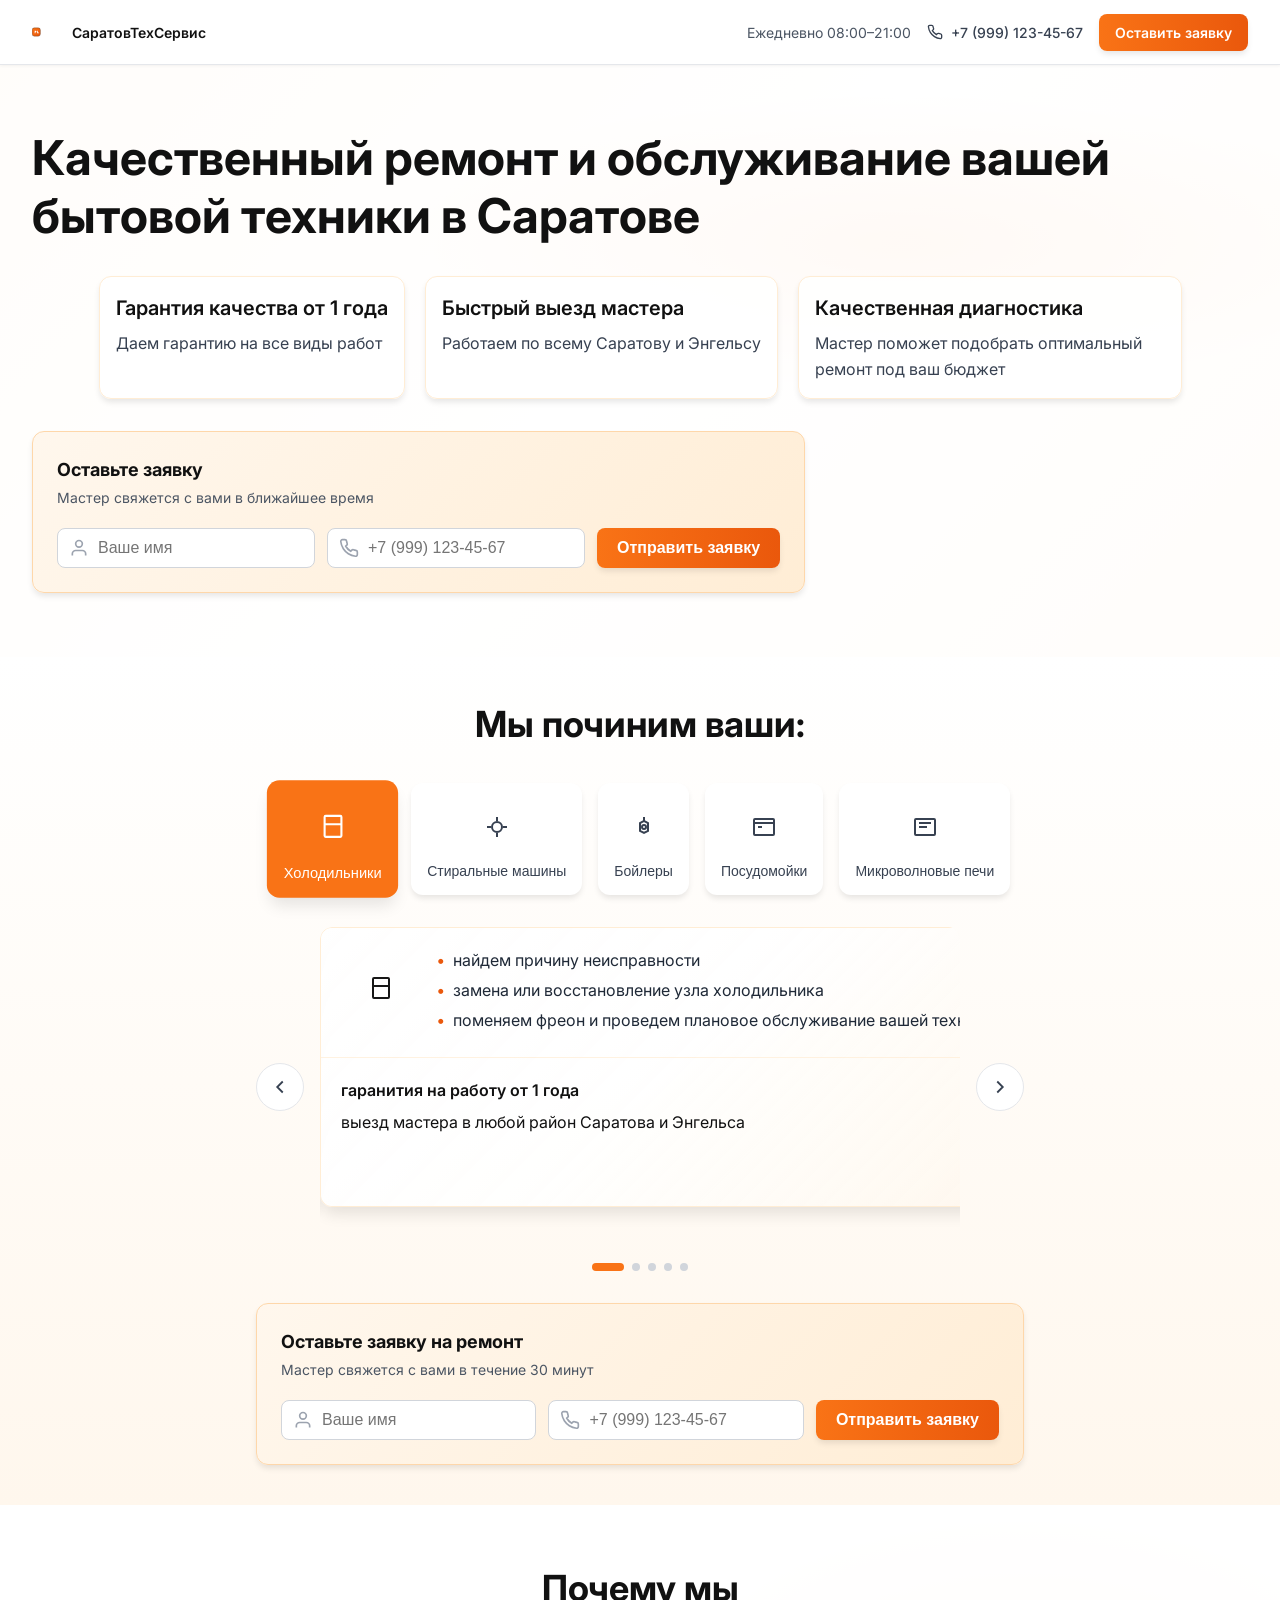
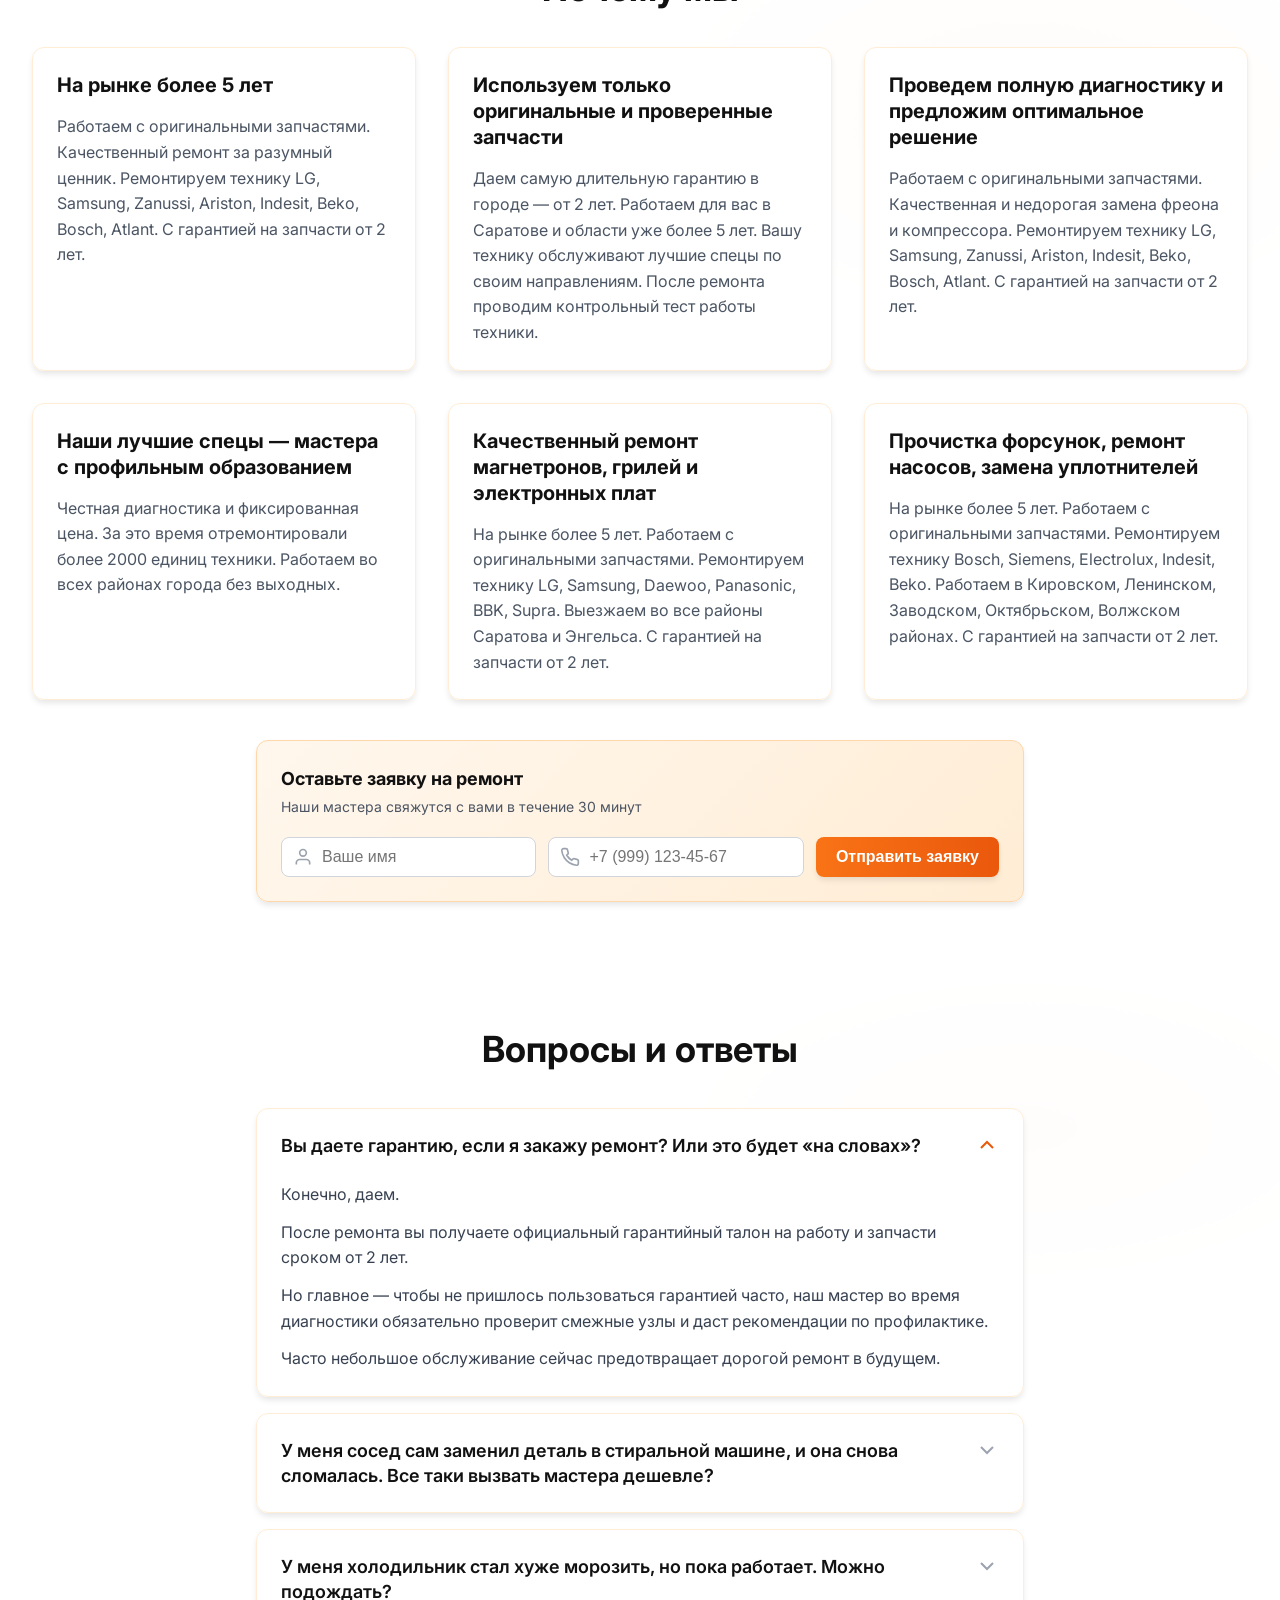
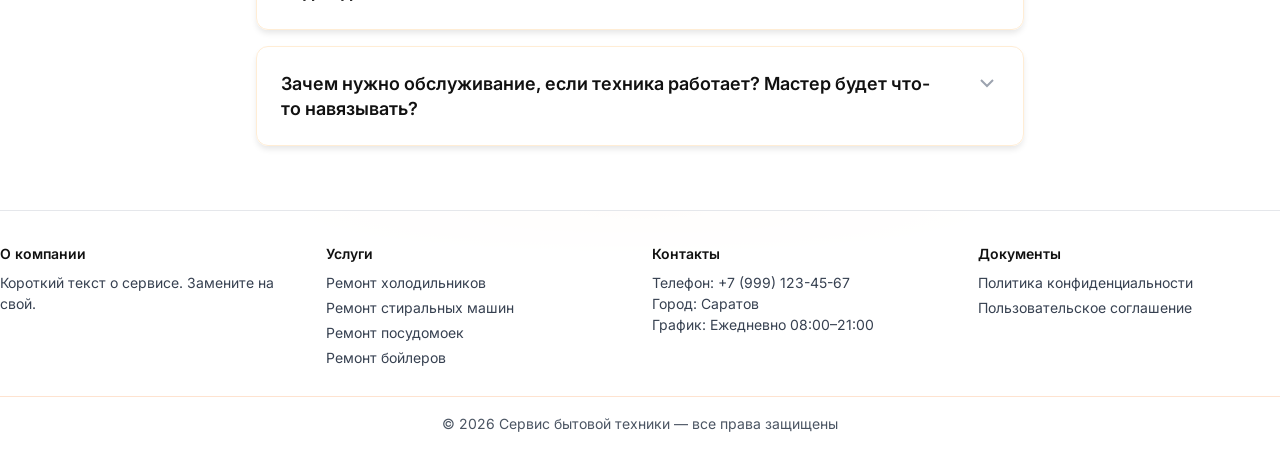
==== index.html @ 7271d83b "Add files via upload" ====
<!DOCTYPE html>
<html lang="ru">
<head>
  <meta charset="UTF-8">
  <meta name="viewport" content="width=device-width, initial-scale=1.0">
  <meta name="description" content="Качественный ремонт и обслуживание бытовой техники в Саратове. Работаем более 5 лет. Гарантия от 1 года. Бесплатный выезд мастера. Ремонт холодильников, стиральных машин, плит и другой техники.">
  <meta name="keywords" content="ремонт бытовой техники Саратов, ремонт холодильников Саратов, ремонт стиральных машин Саратов, мастер по ремонту техники Саратов, обслуживание бытовой техники">
  <meta name="author" content="СаратовТехСервис">
  <meta property="og:title" content="Ремонт бытовой техники в Саратове | Качественное обслуживание">
  <meta property="og:description" content="Качественный ремонт и обслуживание бытовой техники в Саратове. Работаем более 5 лет. Гарантия от 1 года. Бесплатный выезд мастера.">
  <meta property="og:locale" content="ru_RU">
  <meta property="og:type" content="website">
  <title>Ремонт бытовой техники в Саратове | Качественное обслуживание</title>
  <link rel="canonical" href="https://kadsnandjsaif.github.io/SarTehService/">
  <link rel="preconnect" href="https://fonts.googleapis.com">
  <link rel="preconnect" href="https://fonts.gstatic.com" crossorigin>
  <link href="https://fonts.googleapis.com/css2?family=Inter:wght@400;500;600;700&display=swap" rel="stylesheet">
  <link rel="stylesheet" href="css/styles.css">
</head>
<body>
  <header class="header">
    <div class="container header-inner">
      <a href="./" class="logo-link" aria-label="СаратовТехСервис">
        <img src="logo.svg" alt="СаратовТехСервис" width="32" height="32" class="logo-img">
        <span class="logo-text">СаратовТехСервис</span>
      </a>
      <div class="header-right">
        <span class="header-hours">Ежедневно 08:00–21:00</span>
        <a href="tel:+79991234567" class="header-phone">
          <svg width="16" height="16" viewBox="0 0 24 24" fill="none" stroke="currentColor" stroke-width="2" aria-hidden="true"><path d="M22 16.92v3a2 2 0 0 1-2.18 2 19.79 19.79 0 0 1-8.63-3.07 19.5 19.5 0 0 1-6-6 19.79 19.79 0 0 1-3.07-8.67A2 2 0 0 1 4.11 2h3a2 2 0 0 1 2 1.72 12.84 12.84 0 0 0 .7 2.81 2 2 0 0 1-.45 2.11L8.09 9.91a16 16 0 0 0 6 6l1.27-1.27a2 2 0 0 1 2.11-.45 12.84 12.84 0 0 0 2.81.7A2 2 0 0 1 22 16.92z"/></svg>
          <span>+7 (999) 123-45-67</span>
        </a>
        <a href="#lead-form" class="btn-primary">Оставить заявку</a>
      </div>
    </div>
  </header>

  <main>
    <!-- Hero -->
    <section class="hero">
      <div class="hero-bg"></div>
      <div class="container hero-inner">
        <h1 class="hero-title">Качественный ремонт и обслуживание вашей бытовой техники в Саратове</h1>
        <div class="hero-cards">
          <div class="hero-card" data-card="0">
            <h2 class="hero-card-title">Гарантия качества от 1 года</h2>
            <p class="hero-card-desc">Даем гарантию на все виды работ</p>
          </div>
          <div class="hero-card" data-card="1">
            <h2 class="hero-card-title">Быстрый выезд мастера</h2>
            <p class="hero-card-desc">Работаем по всему Саратову и Энгельсу</p>
          </div>
          <div class="hero-card" data-card="2">
            <h2 class="hero-card-title">Качественная диагностика</h2>
            <p class="hero-card-desc">Мастер поможет подобрать оптимальный ремонт под ваш бюджет</p>
          </div>
        </div>
        <div class="hero-form-wrap">
          <div class="lead-form" id="lead-form-hero">
            <h3 class="form-title">Оставьте заявку</h3>
            <p class="form-desc">Мастер свяжется с вами в ближайшее время</p>
            <form class="lead-form-inner" data-form="hero">
              <div class="form-row">
                <label class="sr-only" for="name-hero">Ваше имя</label>
                <div class="input-wrap">
                  <svg class="input-icon" width="20" height="20" viewBox="0 0 24 24" fill="none" stroke="currentColor" stroke-width="2"><path d="M20 21v-2a4 4 0 0 0-4-4H8a4 4 0 0 0-4 4v2"/><circle cx="12" cy="7" r="4"/></svg>
                  <input type="text" id="name-hero" name="name" placeholder="Ваше имя" required>
                </div>
                <label class="sr-only" for="phone-hero">Номер телефона</label>
                <div class="input-wrap">
                  <svg class="input-icon" width="20" height="20" viewBox="0 0 24 24" fill="none" stroke="currentColor" stroke-width="2"><path d="M22 16.92v3a2 2 0 0 1-2.18 2 19.79 19.79 0 0 1-8.63-3.07 19.5 19.5 0 0 1-6-6 19.79 19.79 0 0 1-3.07-8.67A2 2 0 0 1 4.11 2h3a2 2 0 0 1 2 1.72 12.84 12.84 0 0 0 .7 2.81 2 2 0 0 1-.45 2.11L8.09 9.91a16 16 0 0 0 6 6l1.27-1.27a2 2 0 0 1 2.11-.45 12.84 12.84 0 0 0 2.81.7A2 2 0 0 1 22 16.92z"/></svg>
                  <input type="tel" id="phone-hero" name="phone" placeholder="+7 (999) 123-45-67" required inputmode="tel" minlength="10" pattern="^\+?\d{10,15}$" title="Введите номер в формате +79991234567">
                </div>
                <button type="submit" class="btn-submit">Отправить заявку</button>
              </div>
            </form>
          </div>
        </div>
      </div>
    </section>

    <!-- Appliance Slider -->
    <section class="slider-section">
      <div class="container">
        <h2 class="section-title">Мы починим ваши:</h2>
        <div class="appliance-icons" id="appliance-icons"></div>
        <div class="slider-wrap">
          <button class="slider-btn slider-prev" aria-label="Предыдущий слайд">
            <svg width="24" height="24" viewBox="0 0 24 24" fill="none" stroke="currentColor" stroke-width="2"><polyline points="15 18 9 12 15 6"/></svg>
          </button>
          <div class="slider-viewport" id="slider-viewport">
            <div class="slider-track" id="slider-track"></div>
          </div>
          <button class="slider-btn slider-next" aria-label="Следующий слайд">
            <svg width="24" height="24" viewBox="0 0 24 24" fill="none" stroke="currentColor" stroke-width="2"><polyline points="9 18 15 12 9 6"/></svg>
          </button>
        </div>
        <div class="slider-dots" id="slider-dots"></div>
        <div class="slider-form-wrap">
          <div class="lead-form max-w-form" id="lead-form">
            <h3 class="form-title">Оставьте заявку на ремонт</h3>
            <p class="form-desc">Мастер свяжется с вами в течение 30 минут</p>
            <form class="lead-form-inner" data-form="slider">
              <div class="form-row">
                <label class="sr-only" for="name-slider">Ваше имя</label>
                <div class="input-wrap">
                  <svg class="input-icon" width="20" height="20" viewBox="0 0 24 24" fill="none" stroke="currentColor" stroke-width="2"><path d="M20 21v-2a4 4 0 0 0-4-4H8a4 4 0 0 0-4 4v2"/><circle cx="12" cy="7" r="4"/></svg>
                  <input type="text" id="name-slider" name="name" placeholder="Ваше имя" required>
                </div>
                <label class="sr-only" for="phone-slider">Номер телефона</label>
                <div class="input-wrap">
                  <svg class="input-icon" width="20" height="20" viewBox="0 0 24 24" fill="none" stroke="currentColor" stroke-width="2"><path d="M22 16.92v3a2 2 0 0 1-2.18 2 19.79 19.79 0 0 1-8.63-3.07 19.5 19.5 0 0 1-6-6 19.79 19.79 0 0 1-3.07-8.67A2 2 0 0 1 4.11 2h3a2 2 0 0 1 2 1.72 12.84 12.84 0 0 0 .7 2.81 2 2 0 0 1-.45 2.11L8.09 9.91a16 16 0 0 0 6 6l1.27-1.27a2 2 0 0 1 2.11-.45 12.84 12.84 0 0 0 2.81.7A2 2 0 0 1 22 16.92z"/></svg>
                  <input type="tel" id="phone-slider" name="phone" placeholder="+7 (999) 123-45-67" required inputmode="tel" minlength="10" pattern="^\+?\d{10,15}$" title="Введите номер в формате +79991234567">
                </div>
                <button type="submit" class="btn-submit">Отправить заявку</button>
              </div>
            </form>
          </div>
        </div>
      </div>
    </section>

    <!-- Why Choose Us -->
    <section class="why-section">
      <div class="section-bg"></div>
      <div class="container">
        <h2 class="section-title">Почему мы</h2>
        <div class="why-grid" id="why-grid"></div>
        <div class="why-form-wrap">
          <div class="lead-form max-w-form" id="lead-form-why">
            <h3 class="form-title">Оставьте заявку на ремонт</h3>
            <p class="form-desc">Наши мастера свяжутся с вами в течение 30 минут</p>
            <form class="lead-form-inner" data-form="why">
              <div class="form-row">
                <label class="sr-only" for="name-why">Ваше имя</label>
                <div class="input-wrap">
                  <svg class="input-icon" width="20" height="20" viewBox="0 0 24 24" fill="none" stroke="currentColor" stroke-width="2"><path d="M20 21v-2a4 4 0 0 0-4-4H8a4 4 0 0 0-4 4v2"/><circle cx="12" cy="7" r="4"/></svg>
                  <input type="text" id="name-why" name="name" placeholder="Ваше имя" required>
                </div>
                <label class="sr-only" for="phone-why">Номер телефона</label>
                <div class="input-wrap">
                  <svg class="input-icon" width="20" height="20" viewBox="0 0 24 24" fill="none" stroke="currentColor" stroke-width="2"><path d="M22 16.92v3a2 2 0 0 1-2.18 2 19.79 19.79 0 0 1-8.63-3.07 19.5 19.5 0 0 1-6-6 19.79 19.79 0 0 1-3.07-8.67A2 2 0 0 1 4.11 2h3a2 2 0 0 1 2 1.72 12.84 12.84 0 0 0 .7 2.81 2 2 0 0 1-.45 2.11L8.09 9.91a16 16 0 0 0 6 6l1.27-1.27a2 2 0 0 1 2.11-.45 12.84 12.84 0 0 0 2.81.7A2 2 0 0 1 22 16.92z"/></svg>
                  <input type="tel" id="phone-why" name="phone" placeholder="+7 (999) 123-45-67" required inputmode="tel" minlength="10" pattern="^\+?\d{10,15}$" title="Введите номер в формате +79991234567">
                </div>
                <button type="submit" class="btn-submit">Отправить заявку</button>
              </div>
            </form>
          </div>
        </div>
      </div>
    </section>

    <!-- FAQ -->
    <section class="faq-section">
      <div class="section-bg faq-bg"></div>
      <div class="container">
        <h2 class="section-title">Вопросы и ответы</h2>
        <div class="faq-list" id="faq-list"></div>
      </div>
    </section>
  </main>

  <footer class="footer">
    <div class="footer-bg"></div>
    <div class="container">
      <div class="footer-grid">
        <div>
          <h4 class="footer-heading">О компании</h4>
          <p class="footer-text">Короткий текст о сервисе. Замените на свой.</p>
        </div>
        <div>
          <h4 class="footer-heading">Услуги</h4>
          <ul class="footer-list">
            <li>Ремонт холодильников</li>
            <li>Ремонт стиральных машин</li>
            <li>Ремонт посудомоек</li>
            <li>Ремонт бойлеров</li>
          </ul>
        </div>
        <div>
          <h4 class="footer-heading">Контакты</h4>
          <p class="footer-text">Телефон: +7 (999) 123-45-67</p>
          <p class="footer-text">Город: Саратов</p>
          <p class="footer-text">График: Ежедневно 08:00–21:00</p>
        </div>
        <div>
          <h4 class="footer-heading">Документы</h4>
          <ul class="footer-list">
            <li>Политика конфиденциальности</li>
            <li>Пользовательское соглашение</li>
          </ul>
        </div>
      </div>
      <div class="footer-bottom">
        © 2026 Сервис бытовой техники — все права защищены
      </div>
    </div>
  </footer>

  <div class="modal-overlay" id="modal-overlay" aria-hidden="true">
    <div class="modal">
      <h4 class="modal-title">Спасибо за заявку!</h4>
      <p class="modal-text">Мастер свяжется с вами в ближайшее время.</p>
      <button type="button" class="btn-submit modal-close" id="modal-close">Закрыть</button>
    </div>
  </div>

  <script type="application/ld+json">
  {
    "@context": "https://schema.org",
    "@type": "LocalBusiness",
    "name": "СаратовТехСервис",
    "description": "Качественный ремонт и обслуживание бытовой техники в Саратове",
    "telephone": "+7 (999) 123-45-67",
    "address": {
      "@type": "PostalAddress",
      "addressLocality": "Саратов"
    },
    "openingHours": "Mo-Su 08:00-21:00",
    "areaServed": ["Саратов", "Энгельс"],
    "priceRange": "$$",
    "url": "https://kadsnandjsaif.github.io/SarTehService"
  }
  </script>
  <script src="js/app.js" defer></script>
</body>
</html>
---- css/styles.css ----
/* Critical CSS - минимум для быстрой отрисовки */
*, *::before, *::after { box-sizing: border-box; }
html { scroll-behavior: smooth; }
body {
  margin: 0;
  font-family: 'Inter', -apple-system, BlinkMacSystemFont, 'Segoe UI', sans-serif;
  font-size: 16px;
  line-height: 1.5;
  color: #171717;
  background: #fff;
  -webkit-font-smoothing: antialiased;
  -moz-osx-font-smoothing: grayscale;
  display: flex;
  flex-direction: column;
  min-height: 100vh;
}

.container {
  width: 100%;
  max-width: 1280px;
  margin: 0 auto;
  padding: 0 1rem;
}
@media (min-width: 640px) { .container { padding: 0 1.5rem; } }
@media (min-width: 1024px) { .container { padding: 0 2rem; } }

/* Header */
.header {
  position: sticky;
  top: 0;
  z-index: 50;
  border-bottom: 1px solid #e5e7eb;
  background: rgba(255,255,255,0.95);
  backdrop-filter: blur(12px);
  -webkit-backdrop-filter: blur(12px);
  box-shadow: 0 1px 3px rgba(0,0,0,0.05);
}
.header-inner {
  display: flex;
  align-items: center;
  justify-content: space-between;
  height: 4rem;
}
.logo-link {
  display: flex;
  align-items: center;
  gap: 0.5rem;
  text-decoration: none;
  color: inherit;
  transition: transform 0.2s;
}
.logo-link:hover { transform: scale(1.02); }
.logo-img { width: 32px; height: 32px; flex-shrink: 0; }
.logo-text {
  font-weight: 600;
  font-size: 0.875rem;
  color: #111;
  display: none;
}
@media (min-width: 640px) { .logo-text { display: inline; } }

.header-right {
  display: flex;
  align-items: center;
  gap: 0.75rem;
  font-size: 0.875rem;
}
@media (min-width: 640px) { .header-right { gap: 1rem; } }
.header-hours {
  color: #4b5563;
  display: none;
}
@media (min-width: 1024px) { .header-hours { display: inline; } }
.header-phone {
  display: none;
  align-items: center;
  gap: 0.5rem;
  color: #374151;
  text-decoration: none;
  font-weight: 500;
  transition: color 0.2s;
}
.header-phone:hover { color: #ea580c; }
@media (min-width: 640px) { .header-phone { display: flex; } }

.btn-primary {
  display: inline-flex;
  align-items: center;
  justify-content: center;
  padding: 0.5rem 1rem;
  font-size: 0.875rem;
  font-weight: 600;
  color: #fff;
  background: linear-gradient(to right, #f97316, #ea580c);
  border: none;
  border-radius: 0.5rem;
  text-decoration: none;
  box-shadow: 0 4px 6px -1px rgba(0,0,0,0.1);
  transition: all 0.2s;
}
.btn-primary:hover {
  background: linear-gradient(to right, #ea580c, #c2410c);
  box-shadow: 0 10px 15px -3px rgba(0,0,0,0.1);
  transform: translateY(-1px);
}
.btn-primary:focus {
  outline: none;
  box-shadow: 0 0 0 2px #fff, 0 0 0 4px #f97316;
}

main { flex: 1; }

/* Hero */
.hero {
  position: relative;
  overflow: hidden;
  background: linear-gradient(135deg, #fff7ed 0%, #fff 50%, #fff7ed 100%);
  padding: 2.5rem 0;
}
@media (min-width: 640px) { .hero { padding: 3.5rem 0; } }
@media (min-width: 1024px) { .hero { padding: 4rem 0; } }
.hero-bg {
  position: absolute;
  inset: 0;
  background: radial-gradient(ellipse 80% 50% at 70% 30%, rgba(249,115,22,0.15) 0%, transparent 50%);
  pointer-events: none;
}
.hero-bg::after {
  content: '';
  position: absolute;
  inset: 0;
  background: rgba(255,255,255,0.75);
}
.hero-inner { position: relative; z-index: 1; }
.hero-title {
  font-size: 1.875rem;
  font-weight: 700;
  color: #111;
  line-height: 1.2;
  margin: 0 0 2rem;
  text-align: center;
}
@media (min-width: 640px) {
  .hero-title { font-size: 2.25rem; text-align: left; }
}
@media (min-width: 1024px) {
  .hero-title { font-size: 3rem; }
}

.hero-cards {
  display: flex;
  flex-direction: column;
  flex-wrap: wrap;
  justify-content: center;
  gap: 0.75rem;
}
@media (min-width: 640px) {
  .hero-cards { flex-direction: row; gap: 1.25rem; }
}
.hero-card {
  background: rgba(255,255,255,0.9);
  border-radius: 0.75rem;
  padding: 1rem;
  max-width: 24rem;
  box-shadow: 0 4px 6px -1px rgba(0,0,0,0.1);
  border: 1px solid #ffedd5;
  transition: all 0.5s ease-out;
  opacity: 0;
  transform: translateY(1rem);
}
.hero-card.visible {
  opacity: 1;
  transform: translateY(0);
}
.hero-card:hover {
  box-shadow: 0 10px 15px -3px rgba(0,0,0,0.1);
  transform: scale(1.02);
  border-color: #fed7aa;
}
.hero-card-title {
  font-size: 1.25rem;
  font-weight: 600;
  color: #111;
  margin: 0 0 0.5rem;
}
.hero-card-desc {
  font-size: 1rem;
  color: #374151;
  margin: 0;
  line-height: 1.6;
}
.hero-form-wrap {
  margin-top: 2rem;
  display: flex;
  justify-content: center;
}
@media (min-width: 1024px) { .hero-form-wrap { justify-content: flex-start; } }

/* Lead Form */
.lead-form {
  background: linear-gradient(135deg, #fff7ed 0%, #ffedd5 100%);
  border-radius: 0.75rem;
  padding: 1rem;
  border: 1px solid #fed7aa;
  box-shadow: 0 4px 6px -1px rgba(0,0,0,0.1);
}
@media (min-width: 640px) { .lead-form { padding: 1.5rem; } }
.lead-form.max-w-form { max-width: 48rem; margin: 0 auto; }
.form-title {
  font-size: 1.125rem;
  font-weight: 700;
  color: #111;
  margin: 0 0 0.25rem;
  text-align: center;
}
@media (min-width: 768px) { .form-title { text-align: left; } }
.form-desc {
  font-size: 0.875rem;
  color: #4b5563;
  margin: 0 0 1rem;
  text-align: center;
}
@media (min-width: 768px) { .form-desc { text-align: left; margin-bottom: 1.25rem; } }
.form-row {
  display: grid;
  grid-template-columns: 1fr;
  gap: 0.75rem;
}
@media (min-width: 768px) {
  .form-row { grid-template-columns: 1fr 1fr auto; }
}
.input-wrap {
  position: relative;
  display: flex;
}
.input-icon {
  position: absolute;
  left: 0.75rem;
  top: 50%;
  transform: translateY(-50%);
  color: #9ca3af;
  pointer-events: none;
}
.input-wrap input {
  width: 100%;
  padding: 0.625rem 1rem 0.625rem 2.5rem;
  font-size: 1rem;
  border: 1px solid #d1d5db;
  border-radius: 0.5rem;
  background: #fff;
  transition: all 0.2s;
}
.input-wrap input:focus {
  outline: none;
  border-color: #f97316;
  box-shadow: 0 0 0 2px rgba(249,115,22,0.2);
}
.btn-submit {
  padding: 0.625rem 1.25rem;
  font-size: 1rem;
  font-weight: 600;
  color: #fff;
  background: linear-gradient(to right, #f97316, #ea580c);
  border: none;
  border-radius: 0.5rem;
  cursor: pointer;
  box-shadow: 0 4px 6px -1px rgba(0,0,0,0.1);
  transition: all 0.2s;
}
.btn-submit:hover:not(:disabled) {
  background: linear-gradient(to right, #ea580c, #c2410c);
  box-shadow: 0 10px 15px -3px rgba(0,0,0,0.1);
}
.btn-submit:disabled {
  opacity: 0.5;
  cursor: not-allowed;
}
.sr-only {
  position: absolute;
  width: 1px;
  height: 1px;
  padding: 0;
  margin: -1px;
  overflow: hidden;
  clip: rect(0,0,0,0);
  border: 0;
}

/* Slider Section */
.slider-section {
  background: linear-gradient(to bottom, #fff, #fff7ed);
  padding: 2.5rem 0;
}
@media (min-width: 640px) { .slider-section { padding: 2.5rem 0; } }
.section-title {
  font-size: 1.5rem;
  font-weight: 700;
  color: #111;
  text-align: center;
  margin: 0 0 2rem;
}
@media (min-width: 640px) { .section-title { font-size: 1.875rem; } }
@media (min-width: 1024px) { .section-title { font-size: 2.25rem; } }

.appliance-icons {
  display: flex;
  flex-wrap: wrap;
  justify-content: center;
  gap: 0.75rem;
  margin-bottom: 2rem;
}
@media (min-width: 640px) { .appliance-icons { gap: 1rem; } }
.appliance-btn {
  display: flex;
  flex-direction: column;
  align-items: center;
  gap: 0.5rem;
  padding: 0.75rem 1rem;
  border: none;
  border-radius: 0.75rem;
  cursor: pointer;
  transition: all 0.3s;
  background: #fff;
  color: #374151;
  box-shadow: 0 4px 6px -1px rgba(0,0,0,0.1);
}
@media (min-width: 640px) { .appliance-btn { padding: 1rem; } }
.appliance-btn:hover {
  background: #fff7ed;
  box-shadow: 0 10px 15px -3px rgba(0,0,0,0.1);
}
.appliance-btn.active {
  background: #f97316;
  color: #fff;
  box-shadow: 0 10px 15px -3px rgba(0,0,0,0.1);
  transform: scale(1.05);
}
.appliance-btn .icon-wrap {
  width: 3rem;
  height: 3rem;
  display: flex;
  align-items: center;
  justify-content: center;
}
@media (min-width: 640px) { .appliance-btn .icon-wrap { width: 3.5rem; height: 3.5rem; } }
.appliance-btn.active .icon-wrap svg { filter: brightness(0) invert(1); }
.appliance-btn span {
  font-size: 0.75rem;
  font-weight: 500;
  text-align: center;
}
@media (min-width: 640px) { .appliance-btn span { font-size: 0.875rem; } }

.slider-wrap {
  display: flex;
  align-items: center;
  gap: 0.5rem;
  max-width: 48rem;
  margin: 0 auto;
}
@media (min-width: 640px) { .slider-wrap { gap: 1rem; } }
.slider-btn {
  flex-shrink: 0;
  width: 2.5rem;
  height: 2.5rem;
  padding: 0.5rem;
  background: #fff;
  border: 1px solid #e5e7eb;
  border-radius: 50%;
  cursor: pointer;
  display: flex;
  align-items: center;
  justify-content: center;
  transition: all 0.2s;
  color: #374151;
}
@media (min-width: 640px) { .slider-btn { width: 3rem; height: 3rem; padding: 0.75rem; } }
.slider-btn:hover {
  background: #fff7ed;
}
.slider-viewport {
  flex: 1;
  position: relative;
  overflow: hidden;
  min-height: 280px;
  border-radius: 0.75rem;
}
@media (min-width: 640px) { .slider-viewport { min-height: 300px; } }
@media (min-width: 1024px) { .slider-viewport { min-height: 320px; } }
.slider-track {
  display: flex;
  width: 100%;
  transition: transform 0.3s ease-in-out;
}
.slider-slide {
  min-width: 100%;
  flex-shrink: 0;
}
.slider-card {
  position: relative;
  border-radius: 0.75rem;
  overflow: hidden;
  box-shadow: 0 10px 15px -3px rgba(0,0,0,0.1);
  border: 1px solid #ffedd5;
  min-height: 260px;
}
@media (min-width: 640px) { .slider-card { min-height: 280px; } }
.slider-card-bg {
  position: absolute;
  inset: 0;
  opacity: 0.2;
  background-size: cover;
}
.slider-card-overlay {
  position: absolute;
  inset: 0;
  background: linear-gradient(135deg, rgba(255,255,255,0.95) 0%, rgba(255,255,255,0.9) 50%, rgba(255,247,237,0.8) 100%);
}
.slider-card-header {
  position: relative;
  z-index: 1;
  padding: 1rem;
  border-bottom: 1px solid rgba(255,237,213,0.7);
}
@media (min-width: 640px) { .slider-card-header { padding: 1.25rem; } }
.slider-card-body {
  display: flex;
  gap: 1rem;
  align-items: flex-start;
}
.slider-card-icon {
  width: 4rem;
  height: 4rem;
  flex-shrink: 0;
  display: flex;
  align-items: center;
  justify-content: center;
}
@media (min-width: 640px) { .slider-card-icon { width: 5rem; height: 5rem; } }
.slider-card-services {
  flex: 1;
  list-style: none;
  margin: 0;
  padding: 0;
}
.slider-card-services li {
  display: flex;
  gap: 0.5rem;
  font-size: 0.875rem;
  color: #1f2937;
  line-height: 1.6;
  margin-bottom: 0.25rem;
}
@media (min-width: 640px) { .slider-card-services li { font-size: 1rem; } }
.slider-card-services .dot {
  color: #ea580c;
  font-weight: 700;
  flex-shrink: 0;
}
.slider-card-footer {
  position: relative;
  z-index: 1;
  padding: 1rem;
}
@media (min-width: 640px) { .slider-card-footer { padding: 1.25rem; } }
.slider-card-footer p {
  margin: 0 0 0.5rem;
  font-size: 0.875rem;
  color: #111;
}
@media (min-width: 640px) { .slider-card-footer p { font-size: 1rem; } }
.slider-card-footer p:last-child { margin-bottom: 0; }
.slider-card-footer .guarantee { font-weight: 600; }

.slider-dots {
  display: flex;
  justify-content: center;
  gap: 0.5rem;
  margin-top: 1rem;
}
.slider-dot {
  height: 0.5rem;
  width: 0.5rem;
  border-radius: 9999px;
  border: none;
  cursor: pointer;
  transition: all 0.3s;
  background: #d1d5db;
  padding: 0;
}
.slider-dot:hover { background: #9ca3af; }
.slider-dot.active {
  width: 2rem;
  background: #f97316;
}

.slider-form-wrap { margin-top: 2rem; }

/* Why Section */
.why-section {
  position: relative;
  overflow: hidden;
  padding: 2.5rem 0;
}
@media (min-width: 640px) { .why-section { padding: 3rem 0; } }
@media (min-width: 1024px) { .why-section { padding: 3.5rem 0; } }
.section-bg {
  position: absolute;
  inset: 0;
  background: radial-gradient(ellipse 60% 40% at 80% 20%, rgba(249,115,22,0.12) 0%, transparent 50%);
  pointer-events: none;
}
.section-bg::after {
  content: '';
  position: absolute;
  inset: 0;
  background: rgba(255,255,255,0.85);
}
.why-section .container { position: relative; z-index: 1; }
.why-grid {
  display: grid;
  grid-template-columns: 1fr;
  gap: 1.5rem;
  margin-bottom: 2.5rem;
}
@media (min-width: 768px) {
  .why-grid { grid-template-columns: repeat(2, 1fr); }
}
@media (min-width: 1024px) {
  .why-grid { grid-template-columns: repeat(3, 1fr); gap: 2rem; }
}
.why-card {
  background: rgba(255,255,255,0.9);
  border-radius: 0.75rem;
  padding: 1.25rem;
  box-shadow: 0 4px 6px -1px rgba(0,0,0,0.1);
  border: 1px solid #ffedd5;
  transition: all 0.5s ease-out;
  opacity: 0;
  transform: translateY(1.5rem);
}
@media (min-width: 640px) { .why-card { padding: 1.5rem; } }
.why-card.visible {
  opacity: 1;
  transform: translateY(0);
}
.why-card:hover {
  box-shadow: 0 10px 15px -3px rgba(0,0,0,0.1);
  border-color: #fed7aa;
  transform: translateY(-0.25rem);
}
.why-card h3 {
  font-size: 1.125rem;
  font-weight: 700;
  color: #111;
  margin: 0 0 1rem;
  line-height: 1.3;
}
@media (min-width: 640px) { .why-card h3 { font-size: 1.25rem; } }
.why-card p {
  font-size: 0.875rem;
  color: #4b5563;
  line-height: 1.6;
  margin: 0;
}
@media (min-width: 640px) { .why-card p { font-size: 1rem; } }

.why-form-wrap { margin-top: 2.5rem; }

/* FAQ */
.faq-section {
  position: relative;
  overflow: hidden;
  padding: 3rem 0;
}
@media (min-width: 640px) { .faq-section { padding: 3.5rem 0; } }
@media (min-width: 1024px) { .faq-section { padding: 4rem 0; } }
.faq-bg::after { background: rgba(255,255,255,0.9); }
.faq-section .container { position: relative; z-index: 1; }
.faq-list {
  max-width: 48rem;
  margin: 0 auto;
  display: flex;
  flex-direction: column;
  gap: 0.75rem;
}
@media (min-width: 640px) { .faq-list { gap: 1rem; } }
.faq-item {
  background: rgba(255,255,255,0.95);
  border-radius: 0.75rem;
  border: 1px solid #ffedd5;
  box-shadow: 0 4px 6px -1px rgba(0,0,0,0.1);
  overflow: hidden;
  transition: all 0.5s ease-out;
  opacity: 0;
  transform: translateY(1rem);
}
.faq-item.visible {
  opacity: 1;
  transform: translateY(0);
}
.faq-item:hover {
  box-shadow: 0 10px 15px -3px rgba(0,0,0,0.1);
  border-color: #fed7aa;
}
.faq-trigger {
  width: 100%;
  display: flex;
  align-items: flex-start;
  justify-content: space-between;
  gap: 1rem;
  padding: 1rem;
  background: none;
  border: none;
  cursor: pointer;
  text-align: left;
  font: inherit;
  transition: background 0.2s;
}
@media (min-width: 640px) { .faq-trigger { padding: 1.25rem; } }
@media (min-width: 1024px) { .faq-trigger { padding: 1.5rem; } }
.faq-trigger:hover { background: rgba(255,247,237,0.6); }
.faq-question {
  flex: 1;
  font-size: 1rem;
  font-weight: 600;
  color: #111;
  line-height: 1.4;
  padding-right: 1rem;
}
@media (min-width: 640px) { .faq-question { font-size: 1.125rem; } }
.faq-trigger:hover .faq-question { color: #ea580c; }
.faq-chevron {
  flex-shrink: 0;
  width: 1.25rem;
  height: 1.25rem;
  color: #9ca3af;
  transition: transform 0.3s;
}
@media (min-width: 640px) { .faq-chevron { width: 1.5rem; height: 1.5rem; } }
.faq-trigger:hover .faq-chevron { color: #ea580c; }
.faq-item.open .faq-chevron {
  transform: rotate(180deg);
  color: #ea580c;
}
.faq-content {
  overflow: hidden;
  max-height: 0;
  opacity: 0;
  transition: max-height 0.3s ease-in-out, opacity 0.3s;
}
.faq-item.open .faq-content {
  max-height: 800px;
  opacity: 1;
}
.faq-answer {
  padding: 0 1rem 1rem;
}
@media (min-width: 640px) { .faq-answer { padding: 0 1.25rem 1.25rem; } }
@media (min-width: 1024px) { .faq-answer { padding: 0 1.5rem 1.5rem; } }
.faq-answer p {
  font-size: 0.875rem;
  color: #374151;
  line-height: 1.6;
  margin: 0 0 0.75rem;
}
@media (min-width: 640px) { .faq-answer p { font-size: 1rem; } }
.faq-answer p:last-child { margin-bottom: 0; }

/* Footer */
.footer {
  position: relative;
  overflow: hidden;
  border-top: 1px solid #e5e7eb;
  background: #fff;
  margin-top: auto;
}
.footer-bg {
  position: absolute;
  inset: 0;
  background: radial-gradient(ellipse 50% 30% at 50% 0%, rgba(249,115,22,0.08) 0%, transparent 60%);
  pointer-events: none;
}
.footer-bg::after {
  content: '';
  position: absolute;
  inset: 0;
  background: rgba(255,255,255,0.85);
}
.footer .container { position: relative; z-index: 1; padding: 2rem 0; }
@media (min-width: 640px) { .footer .container { padding: 2rem 0; } }
.footer-grid {
  display: grid;
  grid-template-columns: 1fr;
  gap: 1.5rem;
  font-size: 0.875rem;
  color: #1f2937;
}
@media (min-width: 640px) {
  .footer-grid { grid-template-columns: repeat(2, 1fr); }
}
@media (min-width: 1024px) {
  .footer-grid { grid-template-columns: repeat(4, 1fr); }
}
.footer-heading {
  font-weight: 600;
  color: #111;
  margin: 0 0 0.5rem;
}
.footer-text, .footer-list { margin: 0; color: #374151; }
.footer-list {
  list-style: none;
  padding: 0;
}
.footer-list li { margin-bottom: 0.25rem; }
.footer-bottom {
  margin-top: 1.5rem;
  padding-top: 1rem;
  border-top: 1px solid rgba(249,115,22,0.2);
  text-align: center;
  font-size: 0.875rem;
  color: #4b5563;
}

/* Modal */
.modal-overlay {
  position: fixed;
  inset: 0;
  z-index: 100;
  display: flex;
  align-items: center;
  justify-content: center;
  padding: 1rem;
  background: rgba(0,0,0,0.5);
  opacity: 0;
  visibility: hidden;
  transition: opacity 0.2s, visibility 0.2s;
}
.modal-overlay.open {
  opacity: 1;
  visibility: visible;
}
.modal {
  width: 100%;
  max-width: 28rem;
  background: #fff;
  border-radius: 1rem;
  padding: 1.5rem;
  box-shadow: 0 25px 50px -12px rgba(0,0,0,0.25);
}
.modal-title {
  font-size: 1.25rem;
  font-weight: 700;
  color: #111;
  margin: 0 0 0.5rem;
}
.modal-text {
  color: #4b5563;
  margin: 0 0 1rem;
}
.modal-close { width: 100%; }
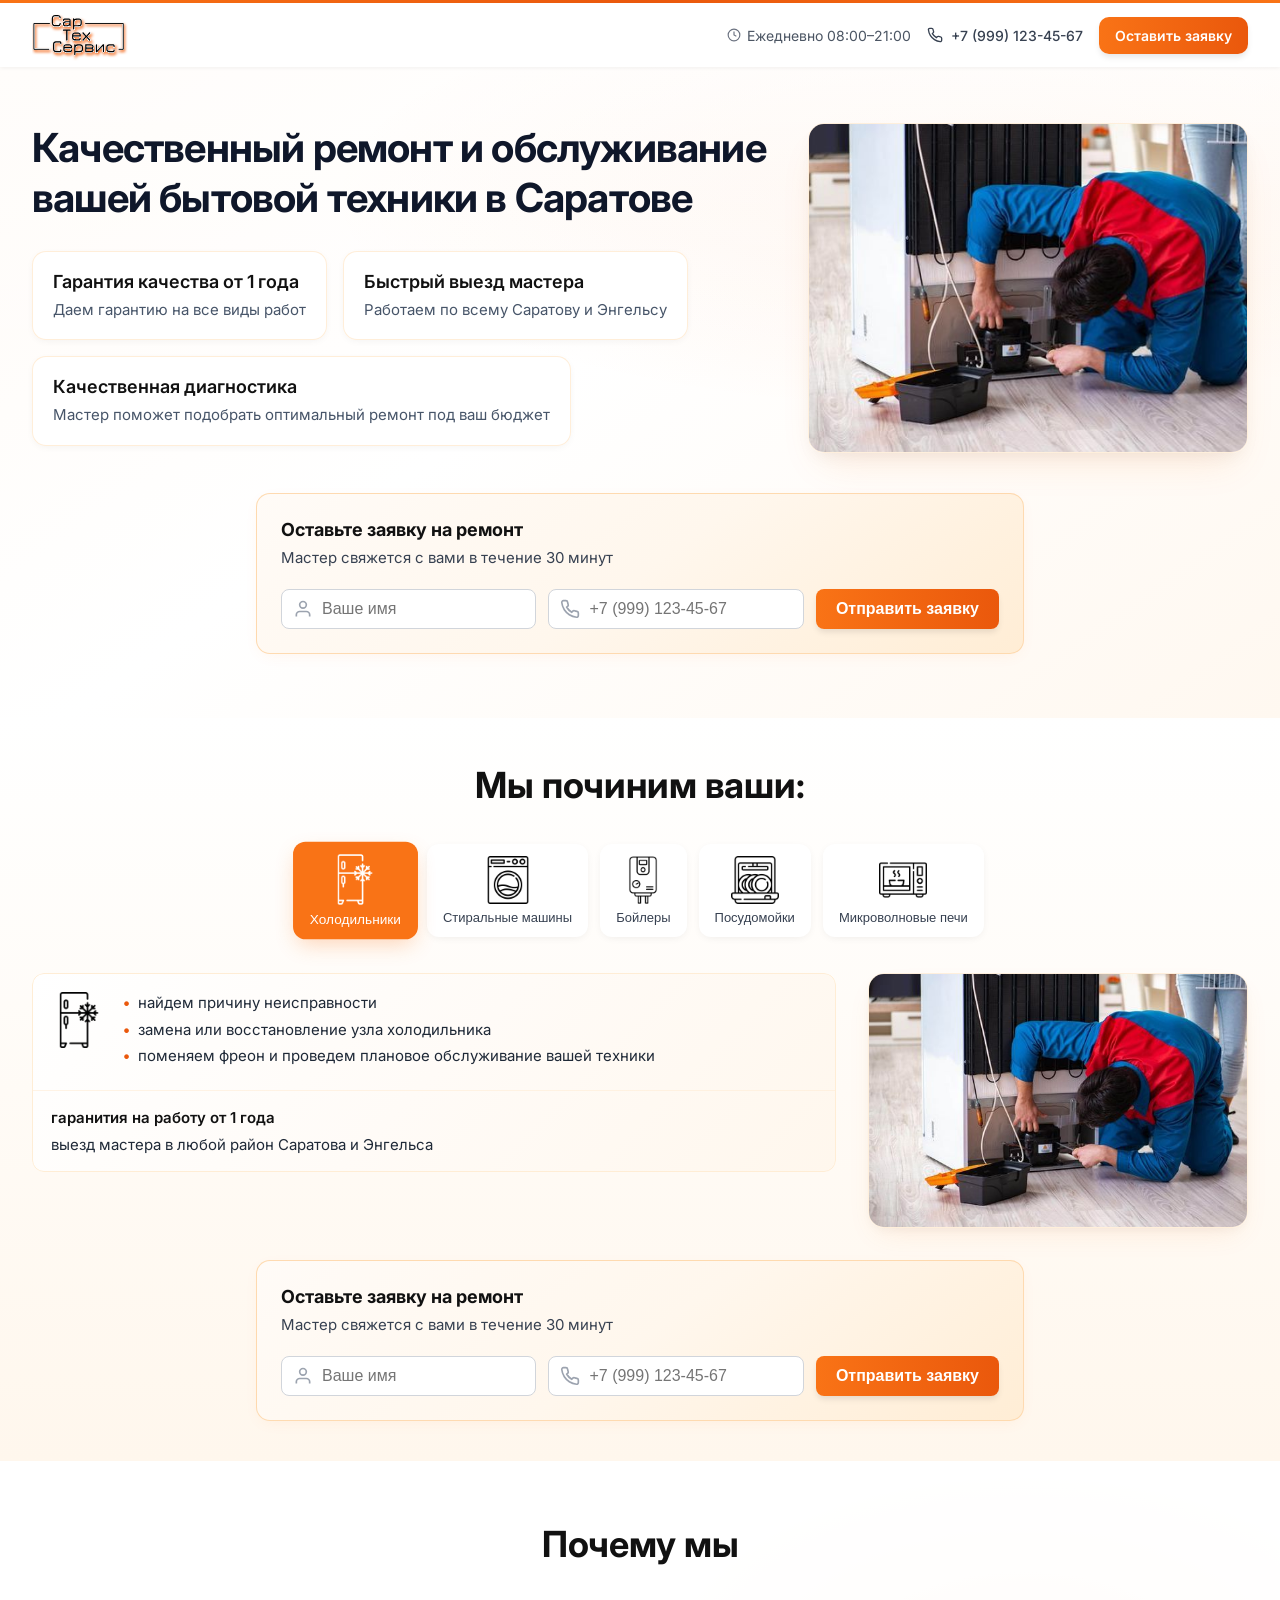
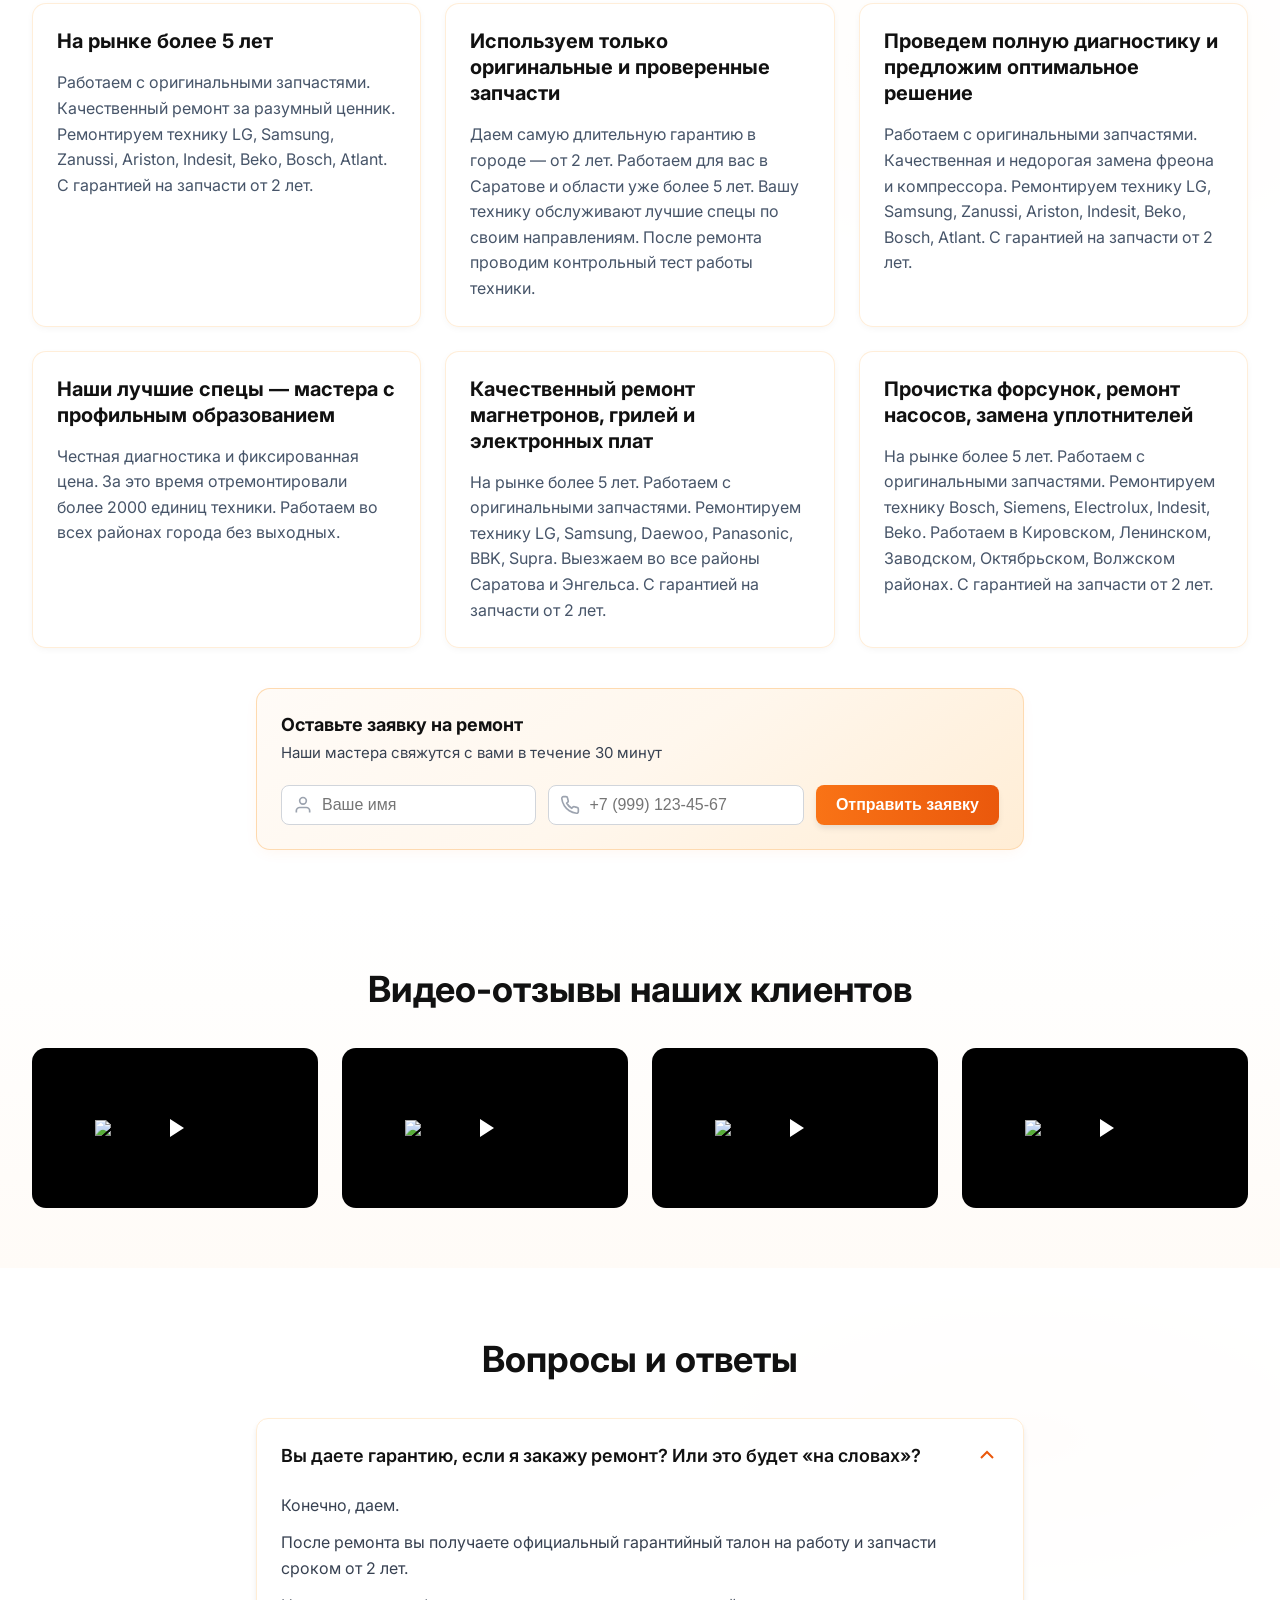
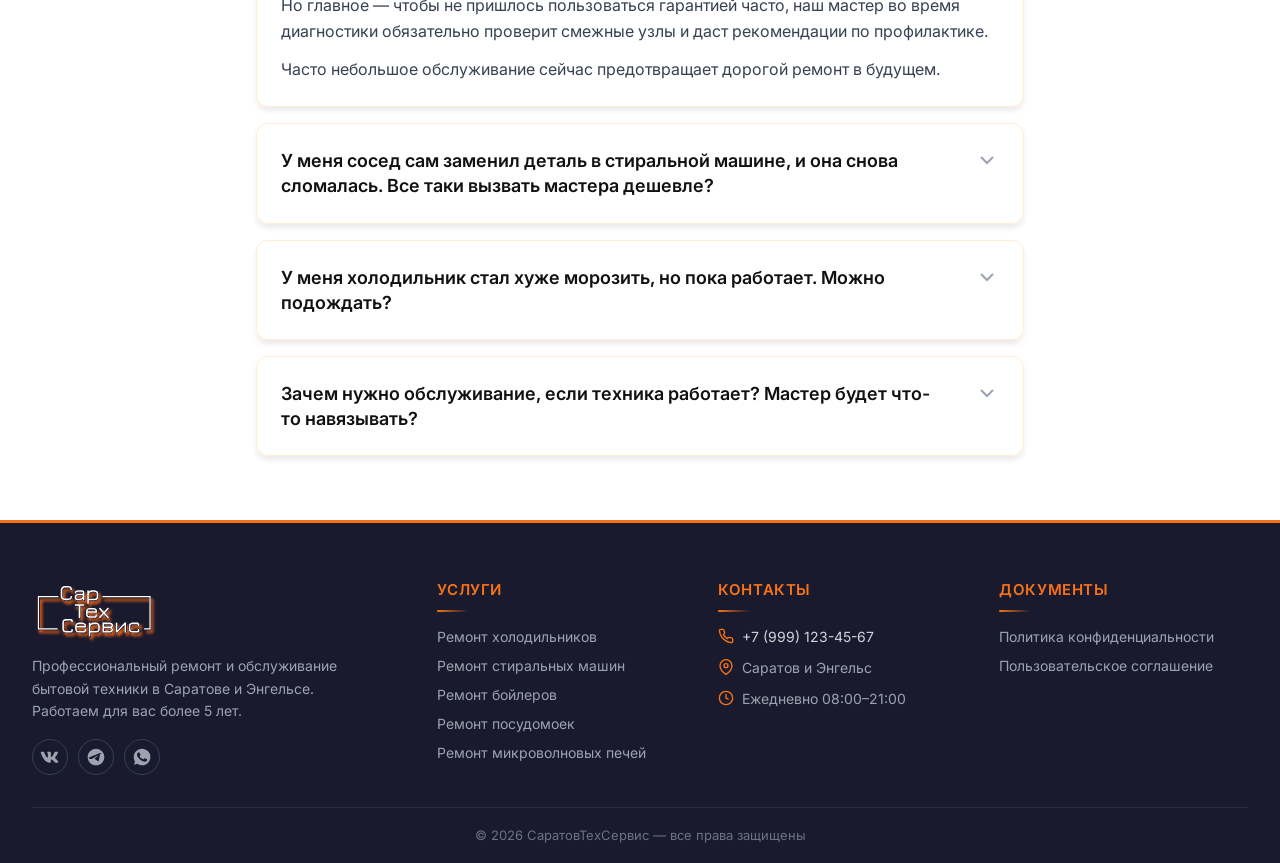
==== commit a45ce94e: "Обновление сайта: хедер, футер, контент в HTML Made-with: Cursor" ====
--- a/index.html
+++ b/index.html
@@ -19,13 +19,16 @@
 </head>
 <body>
   <header class="header">
+    <div class="header-accent-line"></div>
     <div class="container header-inner">
       <a href="./" class="logo-link" aria-label="СаратовТехСервис">
-        <img src="logo.svg" alt="СаратовТехСервис" width="32" height="32" class="logo-img">
-        <span class="logo-text">СаратовТехСервис</span>
+        <img src="logo.svg" alt="СаратовТехСервис" width="64" height="64" class="logo-img">
       </a>
       <div class="header-right">
         <span class="header-hours">Ежедневно 08:00–21:00</span>
+        <a href="tel:+79991234567" class="header-phone-icon" aria-label="Позвонить">
+          <svg width="20" height="20" viewBox="0 0 24 24" fill="none" stroke="currentColor" stroke-width="2"><path d="M22 16.92v3a2 2 0 0 1-2.18 2 19.79 19.79 0 0 1-8.63-3.07 19.5 19.5 0 0 1-6-6 19.79 19.79 0 0 1-3.07-8.67A2 2 0 0 1 4.11 2h3a2 2 0 0 1 2 1.72 12.84 12.84 0 0 0 .7 2.81 2 2 0 0 1-.45 2.11L8.09 9.91a16 16 0 0 0 6 6l1.27-1.27a2 2 0 0 1 2.11-.45 12.84 12.84 0 0 0 2.81.7A2 2 0 0 1 22 16.92z"/></svg>
+        </a>
         <a href="tel:+79991234567" class="header-phone">
           <svg width="16" height="16" viewBox="0 0 24 24" fill="none" stroke="currentColor" stroke-width="2" aria-hidden="true"><path d="M22 16.92v3a2 2 0 0 1-2.18 2 19.79 19.79 0 0 1-8.63-3.07 19.5 19.5 0 0 1-6-6 19.79 19.79 0 0 1-3.07-8.67A2 2 0 0 1 4.11 2h3a2 2 0 0 1 2 1.72 12.84 12.84 0 0 0 .7 2.81 2 2 0 0 1-.45 2.11L8.09 9.91a16 16 0 0 0 6 6l1.27-1.27a2 2 0 0 1 2.11-.45 12.84 12.84 0 0 0 2.81.7A2 2 0 0 1 22 16.92z"/></svg>
           <span>+7 (999) 123-45-67</span>
@@ -40,25 +43,41 @@
     <section class="hero">
       <div class="hero-bg"></div>
       <div class="container hero-inner">
-        <h1 class="hero-title">Качественный ремонт и обслуживание вашей бытовой техники в Саратове</h1>
-        <div class="hero-cards">
-          <div class="hero-card" data-card="0">
-            <h2 class="hero-card-title">Гарантия качества от 1 года</h2>
-            <p class="hero-card-desc">Даем гарантию на все виды работ</p>
-          </div>
-          <div class="hero-card" data-card="1">
-            <h2 class="hero-card-title">Быстрый выезд мастера</h2>
-            <p class="hero-card-desc">Работаем по всему Саратову и Энгельсу</p>
-          </div>
-          <div class="hero-card" data-card="2">
-            <h2 class="hero-card-title">Качественная диагностика</h2>
-            <p class="hero-card-desc">Мастер поможет подобрать оптимальный ремонт под ваш бюджет</p>
-          </div>
-        </div>
-        <div class="hero-form-wrap">
-          <div class="lead-form" id="lead-form-hero">
-            <h3 class="form-title">Оставьте заявку</h3>
-            <p class="form-desc">Мастер свяжется с вами в ближайшее время</p>
+        <div class="hero-block">
+          <div class="hero-content">
+            <h1 class="hero-title">Качественный ремонт и обслуживание вашей бытовой техники в Саратове</h1>
+            <div class="hero-cards">
+              <div class="hero-card" data-card="0">
+                <h2 class="hero-card-title">Гарантия качества от 1 года</h2>
+                <p class="hero-card-desc">Даем гарантию на все виды работ</p>
+              </div>
+              <div class="hero-card" data-card="1">
+                <h2 class="hero-card-title">Быстрый выезд мастера</h2>
+                <p class="hero-card-desc">Работаем по всему Саратову и Энгельсу</p>
+              </div>
+              <div class="hero-card" data-card="2">
+                <h2 class="hero-card-title">Качественная диагностика</h2>
+                <p class="hero-card-desc">Мастер поможет подобрать оптимальный ремонт под ваш бюджет</p>
+              </div>
+            </div>
+          </div>
+          <div class="hero-slider-wrap">
+            <div class="hero-slider" id="hero-slider">
+              <div class="hero-slider-track" id="hero-slider-track">
+                <img src="img/imgSlider.jfif" alt="Ремонт бытовой техники">
+                <img src="img/imgSlider.jfif" alt="Ремонт бытовой техники">
+                <img src="img/imgSlider.jfif" alt="Ремонт бытовой техники">
+                <img src="img/imgSlider.jfif" alt="Ремонт бытовой техники">
+                <img src="img/imgSlider.jfif" alt="Ремонт бытовой техники">
+                <img src="img/imgSlider.jfif" alt="Ремонт бытовой техники">
+              </div>
+            </div>
+          </div>
+        </div>
+        <div class="slider-form-wrap">
+          <div class="lead-form max-w-form" id="lead-form">
+            <h3 class="form-title">Оставьте заявку на ремонт</h3>
+            <p class="form-desc">Мастер свяжется с вами в течение 30 минут</p>
             <form class="lead-form-inner" data-form="hero">
               <div class="form-row">
                 <label class="sr-only" for="name-hero">Ваше имя</label>
@@ -83,21 +102,130 @@
     <section class="slider-section">
       <div class="container">
         <h2 class="section-title">Мы починим ваши:</h2>
-        <div class="appliance-icons" id="appliance-icons"></div>
-        <div class="slider-wrap">
-          <button class="slider-btn slider-prev" aria-label="Предыдущий слайд">
-            <svg width="24" height="24" viewBox="0 0 24 24" fill="none" stroke="currentColor" stroke-width="2"><polyline points="15 18 9 12 15 6"/></svg>
-          </button>
-          <div class="slider-viewport" id="slider-viewport">
-            <div class="slider-track" id="slider-track"></div>
-          </div>
-          <button class="slider-btn slider-next" aria-label="Следующий слайд">
-            <svg width="24" height="24" viewBox="0 0 24 24" fill="none" stroke="currentColor" stroke-width="2"><polyline points="9 18 15 12 9 6"/></svg>
-          </button>
-        </div>
-        <div class="slider-dots" id="slider-dots"></div>
+        <div class="appliance-icons" id="appliance-icons">
+          <button type="button" class="appliance-btn active" data-index="0" aria-label="Холодильники - Ремонт холодильников в Саратове" aria-pressed="true">
+            <span class="icon-wrap"><img src="iconSlider/fridge.png" alt="Ремонт холодильников в Саратове" width="40" height="40" loading="lazy"></span>
+            <span>Холодильники</span>
+          </button>
+          <button type="button" class="appliance-btn" data-index="1" aria-label="Стиральные машины - Ремонт стиральных машин в Саратове" aria-pressed="false">
+            <span class="icon-wrap"><img src="iconSlider/washing_machine.png" alt="Ремонт стиральных машин в Саратове" width="40" height="40" loading="lazy"></span>
+            <span>Стиральные машины</span>
+          </button>
+          <button type="button" class="appliance-btn" data-index="2" aria-label="Бойлеры - Ремонт бойлеров в Саратове" aria-pressed="false">
+            <span class="icon-wrap"><img src="iconSlider/boiler.png" alt="Ремонт бойлеров в Саратове" width="40" height="40" loading="lazy"></span>
+            <span>Бойлеры</span>
+          </button>
+          <button type="button" class="appliance-btn" data-index="3" aria-label="Посудомойки - Ремонт посудомоек в Саратове" aria-pressed="false">
+            <span class="icon-wrap"><img src="iconSlider/washer.png" alt="Ремонт посудомоек в Саратове" width="40" height="40" loading="lazy"></span>
+            <span>Посудомойки</span>
+          </button>
+          <button type="button" class="appliance-btn" data-index="4" aria-label="Микроволновые печи - Ремонт микроволновых печей в Саратове" aria-pressed="false">
+            <span class="icon-wrap"><img src="iconSlider/microwave.png" alt="Ремонт микроволновых печей в Саратове" width="40" height="40" loading="lazy"></span>
+            <span>Микроволновые печи</span>
+          </button>
+        </div>
+        <div class="slider-row">
+          <div class="slider-main">
+            <div class="slider-viewport" id="slider-viewport">
+              <div class="slider-track" id="slider-track">
+                <div class="slider-slide active">
+                  <article class="slider-card" itemscope itemtype="https://schema.org/Service">
+                    <div class="slider-card-header"><div class="slider-card-body">
+                      <div class="slider-card-icon"><img src="iconSlider/fridge.png" alt="Ремонт холодильников в Саратове" width="56" height="56" loading="lazy"></div>
+                      <ul class="slider-card-services">
+                        <li><span class="dot">&#8226;</span><span>найдем причину неисправности</span></li>
+                        <li><span class="dot">&#8226;</span><span>замена или восстановление узла холодильника</span></li>
+                        <li><span class="dot">&#8226;</span><span>поменяем фреон и проведем плановое обслуживание вашей техники</span></li>
+                      </ul>
+                    </div></div>
+                    <div class="slider-card-footer">
+                      <p class="guarantee">гаранития на работу от 1 года</p>
+                      <p>выезд мастера в любой район Саратова и Энгельса</p>
+                    </div>
+                  </article>
+                </div>
+                <div class="slider-slide">
+                  <article class="slider-card" itemscope itemtype="https://schema.org/Service">
+                    <div class="slider-card-header"><div class="slider-card-body">
+                      <div class="slider-card-icon"><img src="iconSlider/washing_machine.png" alt="Ремонт стиральных машин в Саратове" width="56" height="56" loading="lazy"></div>
+                      <ul class="slider-card-services">
+                        <li><span class="dot">&#8226;</span><span>проведем качественную диагностику</span></li>
+                        <li><span class="dot">&#8226;</span><span>ремонт сломанных узлов и устранение протечек</span></li>
+                        <li><span class="dot">&#8226;</span><span>чистка и плановое обслуживание стиральной машины</span></li>
+                      </ul>
+                    </div></div>
+                    <div class="slider-card-footer">
+                      <p class="guarantee">Мастер дает гарантию на технику и его работу от 1 года</p>
+                      <p>Скорый приезд мастера в любую точку Саратова и Энгельса</p>
+                    </div>
+                  </article>
+                </div>
+                <div class="slider-slide">
+                  <article class="slider-card" itemscope itemtype="https://schema.org/Service">
+                    <div class="slider-card-header"><div class="slider-card-body">
+                      <div class="slider-card-icon"><img src="iconSlider/boiler.png" alt="Ремонт бойлеров в Саратове" width="56" height="56" loading="lazy"></div>
+                      <ul class="slider-card-services">
+                        <li><span class="dot">&#8226;</span><span>быстро выявленим неисправности у вашей техники</span></li>
+                        <li><span class="dot">&#8226;</span><span>полная реставрация или замена узла бойлера</span></li>
+                        <li><span class="dot">&#8226;</span><span>чистка и плановое обслуживание со скидкой</span></li>
+                      </ul>
+                    </div></div>
+                    <div class="slider-card-footer">
+                      <p class="guarantee">Мастер подберет любое решение именно под ваш бюджет</p>
+                      <p>выезд мастера в любой район Саратова и Энгельса</p>
+                    </div>
+                  </article>
+                </div>
+                <div class="slider-slide">
+                  <article class="slider-card" itemscope itemtype="https://schema.org/Service">
+                    <div class="slider-card-header"><div class="slider-card-body">
+                      <div class="slider-card-icon"><img src="iconSlider/washer.png" alt="Ремонт посудомоек в Саратове" width="56" height="56" loading="lazy"></div>
+                      <ul class="slider-card-services">
+                        <li><span class="dot">&#8226;</span><span>обнаружение причин поломки техники</span></li>
+                        <li><span class="dot">&#8226;</span><span>восстановление старых узлов или замена на новые</span></li>
+                        <li><span class="dot">&#8226;</span><span>чистка и плановое обслуживание вашей посудомойки</span></li>
+                      </ul>
+                    </div></div>
+                    <div class="slider-card-footer">
+                      <p class="guarantee">гаранития на работу от 1 года</p>
+                      <p>выезд мастера в любой район Саратова и Энгельса</p>
+                    </div>
+                  </article>
+                </div>
+                <div class="slider-slide">
+                  <article class="slider-card" itemscope itemtype="https://schema.org/Service">
+                    <div class="slider-card-header"><div class="slider-card-body">
+                      <div class="slider-card-icon"><img src="iconSlider/microwave.png" alt="Ремонт микроволновых печей в Саратове" width="56" height="56" loading="lazy"></div>
+                      <ul class="slider-card-services">
+                        <li><span class="dot">&#8226;</span><span>Выявление неисправности в вашей СВЧ</span></li>
+                        <li><span class="dot">&#8226;</span><span>восстановление старых узлов или замена на новые детали</span></li>
+                        <li><span class="dot">&#8226;</span><span>чистка и плановое обслуживание техники со скидкой</span></li>
+                      </ul>
+                    </div></div>
+                    <div class="slider-card-footer">
+                      <p class="guarantee">Гарантия на работу от 1 года со дня ремонта</p>
+                      <p>выезд мастера в любой район Саратова и Энгельса</p>
+                    </div>
+                  </article>
+                </div>
+              </div>
+            </div>
+          </div>
+          <div class="slider-banner-wrap">
+            <div class="slider-banner" id="slider-banner">
+              <div class="slider-banner-track" id="slider-banner-track">
+                <img src="img/imgSlider.jfif" alt="Мастер ремонтирует технику">
+                <img src="img/imgSlider.jfif" alt="Ремонт стиральной машины">
+                <img src="img/imgSlider.jfif" alt="Мастер у стиральной машины">
+                <img src="img/imgSlider.jfif" alt="Специалист по ремонту техники">
+                <img src="img/imgSlider.jfif" alt="Ремонт посудомоечной машины">
+                <img src="img/imgSlider.jfif" alt="Обслуживание бытовой техники">
+              </div>
+            </div>
+          </div>
+        </div>
         <div class="slider-form-wrap">
-          <div class="lead-form max-w-form" id="lead-form">
+          <div class="lead-form max-w-form" id="lead-form-slider">
             <h3 class="form-title">Оставьте заявку на ремонт</h3>
             <p class="form-desc">Мастер свяжется с вами в течение 30 минут</p>
             <form class="lead-form-inner" data-form="slider">
@@ -125,7 +253,32 @@
       <div class="section-bg"></div>
       <div class="container">
         <h2 class="section-title">Почему мы</h2>
-        <div class="why-grid" id="why-grid"></div>
+        <div class="why-grid" id="why-grid">
+          <div class="why-card" data-id="1" style="transition-delay: 0ms">
+            <h3>На рынке более 5 лет</h3>
+            <p>Работаем с оригинальными запчастями. Качественный ремонт за разумный ценник. Ремонтируем технику LG, Samsung, Zanussi, Ariston, Indesit, Beko, Bosch, Atlant. С гарантией на запчасти от 2 лет.</p>
+          </div>
+          <div class="why-card" data-id="2" style="transition-delay: 100ms">
+            <h3>Используем только оригинальные и проверенные запчасти</h3>
+            <p>Даем самую длительную гарантию в городе — от 2 лет. Работаем для вас в Саратове и области уже более 5 лет. Вашу технику обслуживают лучшие спецы по своим направлениям. После ремонта проводим контрольный тест работы техники.</p>
+          </div>
+          <div class="why-card" data-id="3" style="transition-delay: 200ms">
+            <h3>Проведем полную диагностику и предложим оптимальное решение</h3>
+            <p>Работаем с оригинальными запчастями. Качественная и недорогая замена фреона и компрессора. Ремонтируем технику LG, Samsung, Zanussi, Ariston, Indesit, Beko, Bosch, Atlant. С гарантией на запчасти от 2 лет.</p>
+          </div>
+          <div class="why-card" data-id="4" style="transition-delay: 300ms">
+            <h3>Наши лучшие спецы — мастера с профильным образованием</h3>
+            <p>Честная диагностика и фиксированная цена. За это время отремонтировали более 2000 единиц техники. Работаем во всех районах города без выходных.</p>
+          </div>
+          <div class="why-card" data-id="5" style="transition-delay: 400ms">
+            <h3>Качественный ремонт магнетронов, грилей и электронных плат</h3>
+            <p>На рынке более 5 лет. Работаем с оригинальными запчастями. Ремонтируем технику LG, Samsung, Daewoo, Panasonic, BBK, Supra. Выезжаем во все районы Саратова и Энгельса. С гарантией на запчасти от 2 лет.</p>
+          </div>
+          <div class="why-card" data-id="6" style="transition-delay: 500ms">
+            <h3>Прочистка форсунок, ремонт насосов, замена уплотнителей</h3>
+            <p>На рынке более 5 лет. Работаем с оригинальными запчастями. Ремонтируем технику Bosch, Siemens, Electrolux, Indesit, Beko. Работаем в Кировском, Ленинском, Заводском, Октябрьском, Волжском районах. С гарантией на запчасти от 2 лет.</p>
+          </div>
+        </div>
         <div class="why-form-wrap">
           <div class="lead-form max-w-form" id="lead-form-why">
             <h3 class="form-title">Оставьте заявку на ремонт</h3>
@@ -150,49 +303,177 @@
       </div>
     </section>
 
+    <!-- Video Reviews -->
+    <section class="reviews-section">
+      <div class="container">
+        <h2 class="section-title">Видео-отзывы наших клиентов</h2>
+        <div class="reviews-grid">
+          <button class="review-card" data-video="https://www.youtube.com/embed/dQw4w9WgXcQ?autoplay=1" type="button">
+            <img src="https://img.youtube.com/vi/dQw4w9WgXcQ/hqdefault.jpg" alt="Видео-отзыв клиента 1" loading="lazy">
+            <span class="review-play" aria-hidden="true">
+              <svg width="48" height="48" viewBox="0 0 48 48" fill="none"><circle cx="24" cy="24" r="24" fill="rgba(0,0,0,0.5)"/><path d="M19 15l14 9-14 9V15z" fill="#fff"/></svg>
+            </span>
+          </button>
+          <button class="review-card" data-video="https://www.youtube.com/embed/dQw4w9WgXcQ?autoplay=1" type="button">
+            <img src="https://img.youtube.com/vi/dQw4w9WgXcQ/hqdefault.jpg" alt="Видео-отзыв клиента 2" loading="lazy">
+            <span class="review-play" aria-hidden="true">
+              <svg width="48" height="48" viewBox="0 0 48 48" fill="none"><circle cx="24" cy="24" r="24" fill="rgba(0,0,0,0.5)"/><path d="M19 15l14 9-14 9V15z" fill="#fff"/></svg>
+            </span>
+          </button>
+          <button class="review-card" data-video="https://www.youtube.com/embed/dQw4w9WgXcQ?autoplay=1" type="button">
+            <img src="https://img.youtube.com/vi/dQw4w9WgXcQ/hqdefault.jpg" alt="Видео-отзыв клиента 3" loading="lazy">
+            <span class="review-play" aria-hidden="true">
+              <svg width="48" height="48" viewBox="0 0 48 48" fill="none"><circle cx="24" cy="24" r="24" fill="rgba(0,0,0,0.5)"/><path d="M19 15l14 9-14 9V15z" fill="#fff"/></svg>
+            </span>
+          </button>
+          <button class="review-card" data-video="https://www.youtube.com/embed/dQw4w9WgXcQ?autoplay=1" type="button">
+            <img src="https://img.youtube.com/vi/dQw4w9WgXcQ/hqdefault.jpg" alt="Видео-отзыв клиента 4" loading="lazy">
+            <span class="review-play" aria-hidden="true">
+              <svg width="48" height="48" viewBox="0 0 48 48" fill="none"><circle cx="24" cy="24" r="24" fill="rgba(0,0,0,0.5)"/><path d="M19 15l14 9-14 9V15z" fill="#fff"/></svg>
+            </span>
+          </button>
+        </div>
+      </div>
+    </section>
+
+    <div class="video-modal-overlay" id="video-modal" aria-hidden="true">
+      <div class="video-modal">
+        <button type="button" class="video-modal-close" id="video-modal-close" aria-label="Закрыть">
+          <svg width="28" height="28" viewBox="0 0 24 24" fill="none" stroke="currentColor" stroke-width="2"><line x1="18" y1="6" x2="6" y2="18"/><line x1="6" y1="6" x2="18" y2="18"/></svg>
+        </button>
+        <div class="video-modal-body" id="video-modal-body"></div>
+      </div>
+    </div>
+
     <!-- FAQ -->
     <section class="faq-section">
       <div class="section-bg faq-bg"></div>
       <div class="container">
         <h2 class="section-title">Вопросы и ответы</h2>
-        <div class="faq-list" id="faq-list"></div>
+        <div class="faq-list" id="faq-list">
+          <div class="faq-item open" data-id="1" style="transition-delay: 0ms">
+            <button type="button" class="faq-trigger" aria-expanded="true" aria-controls="faq-answer-1">
+              <span class="faq-question">Вы даете гарантию, если я закажу ремонт? Или это будет «на словах»?</span>
+              <svg class="faq-chevron" viewBox="0 0 24 24" fill="none" stroke="currentColor" stroke-width="2"><polyline points="6 9 12 15 18 9"/></svg>
+            </button>
+            <div class="faq-content" id="faq-answer-1">
+              <div class="faq-answer">
+                <p>Конечно, даем.</p>
+                <p>После ремонта вы получаете официальный гарантийный талон на работу и запчасти сроком от 2 лет.</p>
+                <p>Но главное — чтобы не пришлось пользоваться гарантией часто, наш мастер во время диагностики обязательно проверит смежные узлы и даст рекомендации по профилактике.</p>
+                <p>Часто небольшое обслуживание сейчас предотвращает дорогой ремонт в будущем.</p>
+              </div>
+            </div>
+          </div>
+          <div class="faq-item" data-id="2" style="transition-delay: 100ms">
+            <button type="button" class="faq-trigger" aria-expanded="false" aria-controls="faq-answer-2">
+              <span class="faq-question">У меня сосед сам заменил деталь в стиральной машине, и она снова сломалась. Все таки вызвать мастера дешевле?</span>
+              <svg class="faq-chevron" viewBox="0 0 24 24" fill="none" stroke="currentColor" stroke-width="2"><polyline points="6 9 12 15 18 9"/></svg>
+            </button>
+            <div class="faq-content" id="faq-answer-2">
+              <div class="faq-answer">
+                <p>Это частая ситуация.</p>
+                <p>Современная техника — сложный организм.</p>
+                <p>Поломка одного узла часто является следствием проблемы в другом.</p>
+                <p>Мастер не просто меняет сгоревшую деталь, а находит первопричину.</p>
+                <p>Например, замена насоса без проверки электроники может через месяц привести к выходу из строя платы управления, что в 3-5 раз дороже.</p>
+                <p>Мы несем ответственность за весь ремонт, поэтому делаем его качественно.</p>
+              </div>
+            </div>
+          </div>
+          <div class="faq-item" data-id="3" style="transition-delay: 200ms">
+            <button type="button" class="faq-trigger" aria-expanded="false" aria-controls="faq-answer-3">
+              <span class="faq-question">У меня холодильник стал хуже морозить, но пока работает. Можно подождать?</span>
+              <svg class="faq-chevron" viewBox="0 0 24 24" fill="none" stroke="currentColor" stroke-width="2"><polyline points="6 9 12 15 18 9"/></svg>
+            </button>
+            <div class="faq-content" id="faq-answer-3">
+              <div class="faq-answer">
+                <p>Мы не рекомендуем.</p>
+                <p>Такие симптомы — как раз тот случай, когда своевременный ремонт в 2-3 раза дешевле последствий.</p>
+                <p>Скорее всего, есть утечка фреона или износ компрессора.</p>
+                <p>Если компрессор будет работать «всухую», он перегреется и сгорит.</p>
+                <p>Тогда вместо недорогой заправки потребуется дорогостоящая замена компрессора целиком.</p>
+                <p>Мастер оценит риски и предложит оптимальное решение.</p>
+              </div>
+            </div>
+          </div>
+          <div class="faq-item" data-id="4" style="transition-delay: 300ms">
+            <button type="button" class="faq-trigger" aria-expanded="false" aria-controls="faq-answer-4">
+              <span class="faq-question">Зачем нужно обслуживание, если техника работает? Мастер будет что-то навязывать?</span>
+              <svg class="faq-chevron" viewBox="0 0 24 24" fill="none" stroke="currentColor" stroke-width="2"><polyline points="6 9 12 15 18 9"/></svg>
+            </button>
+            <div class="faq-content" id="faq-answer-4">
+              <div class="faq-answer">
+                <p>Мастер ничего не навязывает.</p>
+                <p>Его задача — дать вам информацию для принятия решения.</p>
+                <p>Регулярное обслуживание (раз в 1-2 года) — как техосмотр для автомобиля.</p>
+                <p>Оно позволяет: 1) выявить износ деталей (например, трещину в патрубке стиральной машины) до того, как она порвется и зальет соседей; 2) почистить системы (от накипи в бойлере, пыли в холодильнике), что снижает нагрузку и экономит до 20% электроэнергии.</p>
+                <p>Стоимость такого сервиса несопоставима с ценами на ремонт после внезапной поломки.</p>
+              </div>
+            </div>
+          </div>
+        </div>
       </div>
     </section>
   </main>
 
   <footer class="footer">
-    <div class="footer-bg"></div>
     <div class="container">
-      <div class="footer-grid">
-        <div>
-          <h4 class="footer-heading">О компании</h4>
-          <p class="footer-text">Короткий текст о сервисе. Замените на свой.</p>
+      <div class="footer-top">
+        <div class="footer-brand">
+          <a href="./" class="footer-logo-link" aria-label="СаратовТехСервис">
+            <img src="logof.svg" alt="СаратовТехСервис" width="96" height="96" class="footer-logo-img">
+          </a>
+          <p class="footer-brand-desc">Профессиональный ремонт и обслуживание бытовой техники в Саратове и Энгельсе. Работаем для вас более 5 лет.</p>
+          <div class="footer-socials">
+            <a href="#" class="footer-social-link" aria-label="ВКонтакте">
+              <svg width="20" height="20" viewBox="0 0 24 24" fill="currentColor"><path d="M21.58 6.62c.15-.5 0-.87-.72-.87h-2.37c-.6 0-.88.32-1.03.67 0 0-1.2 2.93-2.91 4.84-.55.55-.8.73-1.1.73-.15 0-.37-.18-.37-.68V6.62c0-.6-.17-.87-.68-.87H9.14c-.38 0-.6.28-.6.54 0 .57.85.7.94 2.3v3.48c0 .76-.14.9-.44.9-.8 0-2.76-2.96-3.92-6.35C4.9 6.01 4.67 5.75 4.07 5.75H1.69c-.68 0-.81.32-.81.67 0 .63.8 3.74 3.71 7.85C6.52 17.39 9.1 18.75 11.4 18.75c1.4 0 1.57-.31 1.57-.86v-2.13c0-.68.14-.81.62-.81.35 0 .95.18 2.35 1.52 1.6 1.6 1.87 2.32 2.77 2.32h2.37c.68 0 1.01-.34.82-.99-.21-.66-.97-1.61-1.98-2.74-.55-.65-1.37-1.35-1.62-1.7-.35-.45-.25-.65 0-1.05 0 0 2.87-4.05 3.17-5.42z"/></svg>
+            </a>
+            <a href="#" class="footer-social-link" aria-label="Telegram">
+              <svg width="20" height="20" viewBox="0 0 24 24" fill="currentColor"><path d="M12 2C6.48 2 2 6.48 2 12s4.48 10 10 10 10-4.48 10-10S17.52 2 12 2zm4.64 6.8c-.15 1.58-.8 5.42-1.13 7.19-.14.75-.42 1-.68 1.03-.58.05-1.02-.38-1.58-.75-.88-.58-1.38-.94-2.23-1.5-.99-.65-.35-1.01.22-1.59.15-.15 2.71-2.48 2.76-2.69.01-.03.01-.14-.07-.2-.08-.06-.19-.04-.27-.02-.12.03-1.97 1.25-5.55 3.67-.53.36-1 .54-1.42.53-.47-.01-1.37-.26-2.03-.48-.82-.27-1.47-.41-1.41-.87.03-.24.37-.49 1.02-.75 3.99-1.74 6.65-2.89 7.99-3.44 3.8-1.58 4.59-1.86 5.1-1.87.11 0 .37.03.54.17.14.12.18.28.2.45-.01.06.01.24 0 .37z"/></svg>
+            </a>
+            <a href="#" class="footer-social-link" aria-label="WhatsApp">
+              <svg width="20" height="20" viewBox="0 0 24 24" fill="currentColor"><path d="M17.47 14.38c-.29-.15-1.73-.85-2-.95-.27-.1-.47-.15-.67.15-.2.29-.77.95-.95 1.14-.17.2-.35.22-.64.07-.29-.14-1.24-.46-2.37-1.46-.87-.78-1.47-1.74-1.64-2.04-.17-.29-.02-.45.13-.59.14-.13.29-.35.44-.52.15-.17.2-.29.3-.49.1-.2.05-.37-.02-.52-.07-.15-.67-1.61-.92-2.2-.24-.58-.49-.5-.67-.51-.17-.01-.37-.01-.57-.01-.2 0-.52.07-.79.37-.27.29-1.04 1.02-1.04 2.48 0 1.46 1.07 2.88 1.22 3.07.14.2 2.1 3.22 5.1 4.51.71.31 1.27.49 1.7.63.71.23 1.36.2 1.87.12.57-.08 1.73-.71 1.98-1.39.24-.68.24-1.27.17-1.39-.07-.12-.27-.2-.57-.34zm-5.48 7.47h-.02a9.9 9.9 0 0 1-5.22-1.43l-.37-.22-3.9 1.02 1.04-3.8-.24-.39A9.87 9.87 0 0 1 2.06 12c0-5.52 4.48-10 10-10 2.67 0 5.18 1.04 7.07 2.93A9.94 9.94 0 0 1 22.06 12c0 5.52-4.48 10-10 10z"/></svg>
+            </a>
+          </div>
         </div>
         <div>
           <h4 class="footer-heading">Услуги</h4>
           <ul class="footer-list">
-            <li>Ремонт холодильников</li>
-            <li>Ремонт стиральных машин</li>
-            <li>Ремонт посудомоек</li>
-            <li>Ремонт бойлеров</li>
+            <li><a href="#">Ремонт холодильников</a></li>
+            <li><a href="#">Ремонт стиральных машин</a></li>
+            <li><a href="#">Ремонт бойлеров</a></li>
+            <li><a href="#">Ремонт посудомоек</a></li>
+            <li><a href="#">Ремонт микроволновых печей</a></li>
           </ul>
         </div>
         <div>
           <h4 class="footer-heading">Контакты</h4>
-          <p class="footer-text">Телефон: +7 (999) 123-45-67</p>
-          <p class="footer-text">Город: Саратов</p>
-          <p class="footer-text">График: Ежедневно 08:00–21:00</p>
+          <ul class="footer-contacts">
+            <li>
+              <svg width="16" height="16" viewBox="0 0 24 24" fill="none" stroke="currentColor" stroke-width="2"><path d="M22 16.92v3a2 2 0 0 1-2.18 2 19.79 19.79 0 0 1-8.63-3.07 19.5 19.5 0 0 1-6-6 19.79 19.79 0 0 1-3.07-8.67A2 2 0 0 1 4.11 2h3a2 2 0 0 1 2 1.72 12.84 12.84 0 0 0 .7 2.81 2 2 0 0 1-.45 2.11L8.09 9.91a16 16 0 0 0 6 6l1.27-1.27a2 2 0 0 1 2.11-.45 12.84 12.84 0 0 0 2.81.7A2 2 0 0 1 22 16.92z"/></svg>
+              <a href="tel:+79991234567">+7 (999) 123-45-67</a>
+            </li>
+            <li>
+              <svg width="16" height="16" viewBox="0 0 24 24" fill="none" stroke="currentColor" stroke-width="2"><path d="M21 10c0 7-9 13-9 13s-9-6-9-13a9 9 0 0 1 18 0z"/><circle cx="12" cy="10" r="3"/></svg>
+              <span>Саратов и Энгельс</span>
+            </li>
+            <li>
+              <svg width="16" height="16" viewBox="0 0 24 24" fill="none" stroke="currentColor" stroke-width="2"><circle cx="12" cy="12" r="10"/><polyline points="12 6 12 12 16 14"/></svg>
+              <span>Ежедневно 08:00–21:00</span>
+            </li>
+          </ul>
         </div>
         <div>
           <h4 class="footer-heading">Документы</h4>
           <ul class="footer-list">
-            <li>Политика конфиденциальности</li>
-            <li>Пользовательское соглашение</li>
+            <li><a href="#">Политика конфиденциальности</a></li>
+            <li><a href="#">Пользовательское соглашение</a></li>
           </ul>
         </div>
       </div>
       <div class="footer-bottom">
-        © 2026 Сервис бытовой техники — все права защищены
+        <span>&copy; 2026 СаратовТехСервис — все права защищены</span>
       </div>
     </div>
   </footer>
--- a/css/styles.css
+++ b/css/styles.css
@@ -29,18 +29,22 @@
   position: sticky;
   top: 0;
   z-index: 50;
-  border-bottom: 1px solid #e5e7eb;
-  background: rgba(255,255,255,0.95);
-  backdrop-filter: blur(12px);
-  -webkit-backdrop-filter: blur(12px);
-  box-shadow: 0 1px 3px rgba(0,0,0,0.05);
+  background: rgba(255,255,255,0.97);
+  backdrop-filter: blur(14px);
+  -webkit-backdrop-filter: blur(14px);
+  box-shadow: 0 1px 4px rgba(0,0,0,0.06);
+}
+.header-accent-line {
+  height: 3px;
+  background: linear-gradient(90deg, #f97316, #ea580c, #f97316);
 }
 .header-inner {
   display: flex;
   align-items: center;
   justify-content: space-between;
-  height: 4rem;
-}
+  height: 3.5rem;
+}
+@media (min-width: 640px) { .header-inner { height: 4rem; } }
 .logo-link {
   display: flex;
   align-items: center;
@@ -50,14 +54,14 @@
   transition: transform 0.2s;
 }
 .logo-link:hover { transform: scale(1.02); }
-.logo-img { width: 32px; height: 32px; flex-shrink: 0; }
+.logo-img { width: 96px; height: 96px; flex-shrink: 0; }
 .logo-text {
   font-weight: 600;
   font-size: 0.875rem;
   color: #111;
   display: none;
 }
-@media (min-width: 640px) { .logo-text { display: inline; } }
+@media (min-width: 480px) { .logo-text { display: inline; } }
 
 .header-right {
   display: flex;
@@ -69,8 +73,38 @@
 .header-hours {
   color: #4b5563;
   display: none;
-}
-@media (min-width: 1024px) { .header-hours { display: inline; } }
+  align-items: center;
+  gap: 0.375rem;
+}
+.header-hours::before {
+  content: '';
+  display: inline-block;
+  width: 14px;
+  height: 14px;
+  background-image: url("data:image/svg+xml,%3Csvg xmlns='http://www.w3.org/2000/svg' width='14' height='14' viewBox='0 0 24 24' fill='none' stroke='%236b7280' stroke-width='2'%3E%3Ccircle cx='12' cy='12' r='10'/%3E%3Cpolyline points='12 6 12 12 16 14'/%3E%3C/svg%3E");
+  background-size: contain;
+  background-repeat: no-repeat;
+  flex-shrink: 0;
+}
+@media (min-width: 1024px) { .header-hours { display: inline-flex; } }
+.header-phone-icon {
+  display: flex;
+  align-items: center;
+  justify-content: center;
+  width: 2.25rem;
+  height: 2.25rem;
+  border-radius: 50%;
+  background: linear-gradient(135deg, #fff7ed, #ffedd5);
+  color: #ea580c;
+  text-decoration: none;
+  transition: all 0.2s;
+  border: 1px solid #fed7aa;
+}
+.header-phone-icon:hover {
+  background: linear-gradient(135deg, #ffedd5, #fed7aa);
+  transform: scale(1.08);
+}
+@media (min-width: 640px) { .header-phone-icon { display: none; } }
 .header-phone {
   display: none;
   align-items: center;
@@ -93,14 +127,14 @@
   color: #fff;
   background: linear-gradient(to right, #f97316, #ea580c);
   border: none;
-  border-radius: 0.5rem;
+  border-radius: 0.625rem;
   text-decoration: none;
   box-shadow: 0 4px 6px -1px rgba(0,0,0,0.1);
   transition: all 0.2s;
 }
 .btn-primary:hover {
   background: linear-gradient(to right, #ea580c, #c2410c);
-  box-shadow: 0 10px 15px -3px rgba(0,0,0,0.1);
+  box-shadow: 0 10px 15px -3px rgba(0,0,0,0.1), 0 0 0 3px rgba(249,115,22,0.2);
   transform: translateY(-1px);
 }
 .btn-primary:focus {
@@ -114,113 +148,165 @@
 .hero {
   position: relative;
   overflow: hidden;
-  background: linear-gradient(135deg, #fff7ed 0%, #fff 50%, #fff7ed 100%);
-  padding: 2.5rem 0;
-}
-@media (min-width: 640px) { .hero { padding: 3.5rem 0; } }
-@media (min-width: 1024px) { .hero { padding: 4rem 0; } }
+  background: linear-gradient(145deg, #fffbf7 0%, #fff 45%, #fff8f0 100%);
+  padding: 2rem 0 2.5rem;
+}
+@media (min-width: 640px) { .hero { padding: 2.5rem 0 3rem; } }
+@media (min-width: 1024px) { .hero { padding: 3.5rem 0 4rem; } }
 .hero-bg {
   position: absolute;
   inset: 0;
-  background: radial-gradient(ellipse 80% 50% at 70% 30%, rgba(249,115,22,0.15) 0%, transparent 50%);
+  background: radial-gradient(ellipse 90% 60% at 75% 20%, rgba(249,115,22,0.08) 0%, transparent 55%);
   pointer-events: none;
 }
 .hero-bg::after {
   content: '';
   position: absolute;
   inset: 0;
-  background: rgba(255,255,255,0.75);
+  background: linear-gradient(to bottom, rgba(255,255,255,0.5) 0%, transparent 50%);
 }
 .hero-inner { position: relative; z-index: 1; }
+
+.hero-block {
+  display: flex;
+  flex-direction: column;
+  gap: 1.5rem;
+  margin-bottom: 2rem;
+}
+@media (min-width: 1024px) {
+  .hero-block {
+    flex-direction: row;
+    align-items: stretch;
+    gap: 2.5rem;
+    margin-bottom: 2.5rem;
+  }
+}
+.hero-content {
+  flex: 1;
+  min-width: 0;
+}
+.hero-slider-wrap {
+  flex-shrink: 0;
+  width: 100%;
+}
+@media (min-width: 1024px) {
+  .hero-slider-wrap {
+    width: min(42%, 440px);
+    align-self: center;
+  }
+}
+.hero-slider {
+  border-radius: 1rem;
+  overflow: hidden;
+  box-shadow: 0 20px 40px -15px rgba(249,115,22,0.15), 0 8px 20px -8px rgba(0,0,0,0.08);
+  aspect-ratio: 4/3;
+  position: relative;
+  border: 1px solid rgba(255,237,213,0.8);
+}
+.hero-slider-track {
+  display: flex;
+  width: 100%;
+  height: 100%;
+  transition: transform 0.6s cubic-bezier(0.25, 0.46, 0.45, 0.94);
+}
+.hero-slider-track img {
+  flex-shrink: 0;
+  min-width: 100%;
+  width: 100%;
+  height: 100%;
+  object-fit: cover;
+}
+
 .hero-title {
-  font-size: 1.875rem;
+  font-size: 1.75rem;
   font-weight: 700;
-  color: #111;
-  line-height: 1.2;
-  margin: 0 0 2rem;
+  color: #0f172a;
+  line-height: 1.25;
+  margin: 0 0 1.25rem;
+  letter-spacing: -0.02em;
   text-align: center;
 }
 @media (min-width: 640px) {
-  .hero-title { font-size: 2.25rem; text-align: left; }
+  .hero-title { font-size: 2rem; text-align: left; margin-bottom: 1.5rem; }
 }
 @media (min-width: 1024px) {
-  .hero-title { font-size: 3rem; }
+  .hero-title { font-size: 2.5rem; margin-bottom: 1.75rem; }
 }
 
 .hero-cards {
   display: flex;
   flex-direction: column;
-  flex-wrap: wrap;
-  justify-content: center;
   gap: 0.75rem;
 }
 @media (min-width: 640px) {
-  .hero-cards { flex-direction: row; gap: 1.25rem; }
+  .hero-cards { flex-direction: row; flex-wrap: wrap; gap: 1rem; }
 }
 .hero-card {
-  background: rgba(255,255,255,0.9);
-  border-radius: 0.75rem;
-  padding: 1rem;
-  max-width: 24rem;
-  box-shadow: 0 4px 6px -1px rgba(0,0,0,0.1);
-  border: 1px solid #ffedd5;
-  transition: all 0.5s ease-out;
+  background: rgba(255,255,255,0.98);
+  border-radius: 0.875rem;
+  padding: 1.125rem 1.25rem;
+  box-shadow: 0 2px 8px -2px rgba(0,0,0,0.06);
+  border: 1px solid rgba(255,237,213,0.9);
+  transition: all 0.35s ease;
   opacity: 0;
-  transform: translateY(1rem);
+  transform: translateY(0.5rem);
 }
 .hero-card.visible {
   opacity: 1;
   transform: translateY(0);
 }
 .hero-card:hover {
-  box-shadow: 0 10px 15px -3px rgba(0,0,0,0.1);
-  transform: scale(1.02);
+  box-shadow: 0 12px 28px -8px rgba(249,115,22,0.12);
   border-color: #fed7aa;
+  transform: translateY(-2px);
 }
 .hero-card-title {
-  font-size: 1.25rem;
+  font-size: 1.125rem;
   font-weight: 600;
   color: #111;
-  margin: 0 0 0.5rem;
+  margin: 0 0 0.35rem;
+  line-height: 1.3;
 }
 .hero-card-desc {
-  font-size: 1rem;
-  color: #374151;
+  font-size: 0.9375rem;
+  color: #475569;
   margin: 0;
-  line-height: 1.6;
+  line-height: 1.5;
 }
 .hero-form-wrap {
-  margin-top: 2rem;
   display: flex;
   justify-content: center;
 }
-@media (min-width: 1024px) { .hero-form-wrap { justify-content: flex-start; } }
+@media (min-width: 768px) { .hero-form-wrap { justify-content: flex-start; } }
 
 /* Lead Form */
 .lead-form {
-  background: linear-gradient(135deg, #fff7ed 0%, #ffedd5 100%);
-  border-radius: 0.75rem;
-  padding: 1rem;
-  border: 1px solid #fed7aa;
-  box-shadow: 0 4px 6px -1px rgba(0,0,0,0.1);
-}
+  background: linear-gradient(145deg, #fffbf7 0%, #fff7ed 50%, #ffedd5 100%);
+  border-radius: 0.875rem;
+  padding: 1.25rem;
+  border: 1px solid rgba(254,215,170,0.9);
+  box-shadow: 0 4px 16px -4px rgba(249,115,22,0.08);
+  min-width: 0;
+}
+.hero-form-wrap .lead-form { max-width: 26rem; width: 100%; }
 @media (min-width: 640px) { .lead-form { padding: 1.5rem; } }
-.lead-form.max-w-form { max-width: 48rem; margin: 0 auto; }
+.lead-form.max-w-form { max-width: 48rem; margin: 0 auto; width: 100%; }
 .form-title {
   font-size: 1.125rem;
   font-weight: 700;
   color: #111;
-  margin: 0 0 0.25rem;
-  text-align: center;
-}
-@media (min-width: 768px) { .form-title { text-align: left; } }
+  margin: 0 0 0.35rem;
+  line-height: 1.3;
+  text-align: left;
+}
 .form-desc {
-  font-size: 0.875rem;
-  color: #4b5563;
+  font-size: 0.9375rem;
+  color: #374151;
   margin: 0 0 1rem;
-  text-align: center;
-}
-@media (min-width: 768px) { .form-desc { text-align: left; margin-bottom: 1.25rem; } }
+  line-height: 1.5;
+  text-align: left;
+}
+@media (min-width: 768px) { .form-desc { margin-bottom: 1.25rem; } }
 .form-row {
   display: grid;
   grid-template-columns: 1fr;
@@ -302,156 +388,202 @@
 @media (min-width: 640px) { .section-title { font-size: 1.875rem; } }
 @media (min-width: 1024px) { .section-title { font-size: 2.25rem; } }
 
+/* Appliance Icons - horizontal scroll on mobile, centered wrap on desktop */
 .appliance-icons {
   display: flex;
-  flex-wrap: wrap;
-  justify-content: center;
-  gap: 0.75rem;
-  margin-bottom: 2rem;
-}
-@media (min-width: 640px) { .appliance-icons { gap: 1rem; } }
+  gap: 0.5rem;
+  margin-bottom: 1.5rem;
+  overflow-x: auto;
+  -webkit-overflow-scrolling: touch;
+  scrollbar-width: none;
+  padding-bottom: 0.25rem;
+}
+.appliance-icons::-webkit-scrollbar { display: none; }
+@media (min-width: 640px) {
+  .appliance-icons {
+    flex-wrap: wrap;
+    justify-content: center;
+    gap: 0.75rem;
+    overflow-x: visible;
+    margin-bottom: 2rem;
+  }
+}
 .appliance-btn {
   display: flex;
   flex-direction: column;
   align-items: center;
-  gap: 0.5rem;
-  padding: 0.75rem 1rem;
+  gap: 0.375rem;
+  padding: 0.625rem 0.75rem;
   border: none;
   border-radius: 0.75rem;
   cursor: pointer;
-  transition: all 0.3s;
+  transition: all 0.25s;
   background: #fff;
   color: #374151;
-  box-shadow: 0 4px 6px -1px rgba(0,0,0,0.1);
-}
-@media (min-width: 640px) { .appliance-btn { padding: 1rem; } }
+  box-shadow: 0 2px 8px -2px rgba(0,0,0,0.08);
+  flex-shrink: 0;
+  min-width: 4.5rem;
+}
+@media (min-width: 640px) {
+  .appliance-btn { padding: 0.75rem 1rem; min-width: auto; }
+}
 .appliance-btn:hover {
   background: #fff7ed;
-  box-shadow: 0 10px 15px -3px rgba(0,0,0,0.1);
+  box-shadow: 0 6px 16px -4px rgba(249,115,22,0.12);
 }
 .appliance-btn.active {
   background: #f97316;
   color: #fff;
-  box-shadow: 0 10px 15px -3px rgba(0,0,0,0.1);
+  box-shadow: 0 8px 20px -4px rgba(249,115,22,0.3);
   transform: scale(1.05);
 }
 .appliance-btn .icon-wrap {
-  width: 3rem;
-  height: 3rem;
+  width: 2.5rem;
+  height: 2.5rem;
   display: flex;
   align-items: center;
   justify-content: center;
 }
-@media (min-width: 640px) { .appliance-btn .icon-wrap { width: 3.5rem; height: 3.5rem; } }
-.appliance-btn.active .icon-wrap svg { filter: brightness(0) invert(1); }
+.appliance-btn .icon-wrap img {
+  width: 100%;
+  height: 100%;
+  object-fit: contain;
+  transition: filter 0.25s;
+}
+@media (min-width: 640px) { .appliance-btn .icon-wrap { width: 3rem; height: 3rem; } }
+.appliance-btn.active .icon-wrap img { filter: brightness(0) invert(1); }
 .appliance-btn span {
-  font-size: 0.75rem;
+  font-size: 0.6875rem;
   font-weight: 500;
   text-align: center;
-}
-@media (min-width: 640px) { .appliance-btn span { font-size: 0.875rem; } }
-
-.slider-wrap {
-  display: flex;
-  align-items: center;
-  gap: 0.5rem;
-  max-width: 48rem;
-  margin: 0 auto;
-}
-@media (min-width: 640px) { .slider-wrap { gap: 1rem; } }
-.slider-btn {
+  white-space: nowrap;
+}
+@media (min-width: 640px) { .appliance-btn span { font-size: 0.8125rem; } }
+
+/* Slider + Banner row */
+.slider-row {
+  display: flex;
+  flex-direction: column;
+  gap: 1.5rem;
+}
+@media (min-width: 1024px) {
+  .slider-row {
+    flex-direction: row;
+    align-items: flex-start;
+    gap: 2rem;
+  }
+}
+.slider-main {
+  flex: 1;
+  min-width: 0;
+}
+.slider-banner-wrap {
+  width: 100%;
   flex-shrink: 0;
+}
+@media (min-width: 1024px) {
+  .slider-banner-wrap {
+    width: min(38%, 380px);
+    align-self: stretch;
+  }
+}
+.slider-banner {
+  border-radius: 1rem;
+  overflow: hidden;
+  box-shadow: 0 12px 30px -10px rgba(249,115,22,0.12), 0 4px 12px -4px rgba(0,0,0,0.06);
+  border: 1px solid rgba(255,237,213,0.8);
+  aspect-ratio: 4/3;
+  position: relative;
+}
+@media (min-width: 1024px) {
+  .slider-banner { aspect-ratio: auto; height: 100%; }
+}
+.slider-banner-track {
+  display: flex;
+  width: 100%;
+  height: 100%;
+  transition: transform 0.6s cubic-bezier(0.25, 0.46, 0.45, 0.94);
+}
+.slider-banner-track img {
+  flex-shrink: 0;
+  min-width: 100%;
+  width: 100%;
+  height: 100%;
+  object-fit: cover;
+}
+
+/* Slider viewport - fade switch */
+.slider-viewport {
+  position: relative;
+  border-radius: 0.75rem;
+  overflow: hidden;
+}
+.slider-track {
+  position: relative;
+}
+.slider-slide {
+  display: none;
+}
+.slider-slide.active {
+  display: block;
+  animation: fadeCard 0.3s ease;
+}
+@keyframes fadeCard {
+  from { opacity: 0; transform: translateY(4px); }
+  to { opacity: 1; transform: translateY(0); }
+}
+
+/* Slider card */
+.slider-card {
+  position: relative;
+  border-radius: 0.75rem;
+  overflow: hidden;
+  box-shadow: 0 4px 12px -4px rgba(0,0,0,0.08);
+  border: 1px solid #ffedd5;
+  background: linear-gradient(135deg, #fff 0%, #fffbf7 50%, #fff7ed 100%);
+}
+.slider-card-header {
+  position: relative;
+  z-index: 1;
+  padding: 0.875rem;
+  border-bottom: 1px solid rgba(255,237,213,0.6);
+}
+@media (min-width: 640px) { .slider-card-header { padding: 1.125rem; } }
+.slider-card-body {
+  display: flex;
+  gap: 0.75rem;
+  align-items: flex-start;
+}
+@media (min-width: 640px) { .slider-card-body { gap: 1rem; } }
+.slider-card-icon {
   width: 2.5rem;
   height: 2.5rem;
-  padding: 0.5rem;
-  background: #fff;
-  border: 1px solid #e5e7eb;
-  border-radius: 50%;
-  cursor: pointer;
-  display: flex;
-  align-items: center;
-  justify-content: center;
-  transition: all 0.2s;
-  color: #374151;
-}
-@media (min-width: 640px) { .slider-btn { width: 3rem; height: 3rem; padding: 0.75rem; } }
-.slider-btn:hover {
-  background: #fff7ed;
-}
-.slider-viewport {
-  flex: 1;
-  position: relative;
-  overflow: hidden;
-  min-height: 280px;
-  border-radius: 0.75rem;
-}
-@media (min-width: 640px) { .slider-viewport { min-height: 300px; } }
-@media (min-width: 1024px) { .slider-viewport { min-height: 320px; } }
-.slider-track {
-  display: flex;
-  width: 100%;
-  transition: transform 0.3s ease-in-out;
-}
-.slider-slide {
-  min-width: 100%;
   flex-shrink: 0;
 }
-.slider-card {
-  position: relative;
-  border-radius: 0.75rem;
-  overflow: hidden;
-  box-shadow: 0 10px 15px -3px rgba(0,0,0,0.1);
-  border: 1px solid #ffedd5;
-  min-height: 260px;
-}
-@media (min-width: 640px) { .slider-card { min-height: 280px; } }
-.slider-card-bg {
-  position: absolute;
-  inset: 0;
-  opacity: 0.2;
-  background-size: cover;
-}
-.slider-card-overlay {
-  position: absolute;
-  inset: 0;
-  background: linear-gradient(135deg, rgba(255,255,255,0.95) 0%, rgba(255,255,255,0.9) 50%, rgba(255,247,237,0.8) 100%);
-}
-.slider-card-header {
-  position: relative;
-  z-index: 1;
-  padding: 1rem;
-  border-bottom: 1px solid rgba(255,237,213,0.7);
-}
-@media (min-width: 640px) { .slider-card-header { padding: 1.25rem; } }
-.slider-card-body {
-  display: flex;
-  gap: 1rem;
-  align-items: flex-start;
-}
-.slider-card-icon {
-  width: 4rem;
-  height: 4rem;
-  flex-shrink: 0;
-  display: flex;
-  align-items: center;
-  justify-content: center;
-}
-@media (min-width: 640px) { .slider-card-icon { width: 5rem; height: 5rem; } }
+.slider-card-icon img {
+  width: 100%;
+  height: 100%;
+  object-fit: contain;
+}
+@media (min-width: 640px) { .slider-card-icon { width: 3.5rem; height: 3.5rem; } }
 .slider-card-services {
   flex: 1;
+  min-width: 0;
   list-style: none;
   margin: 0;
   padding: 0;
 }
 .slider-card-services li {
   display: flex;
-  gap: 0.5rem;
-  font-size: 0.875rem;
+  gap: 0.375rem;
+  font-size: 0.8125rem;
   color: #1f2937;
-  line-height: 1.6;
-  margin-bottom: 0.25rem;
-}
-@media (min-width: 640px) { .slider-card-services li { font-size: 1rem; } }
+  line-height: 1.5;
+  margin-bottom: 0.125rem;
+}
+@media (min-width: 640px) {
+  .slider-card-services li { font-size: 0.9375rem; gap: 0.5rem; margin-bottom: 0.25rem; }
+}
 .slider-card-services .dot {
   color: #ea580c;
   font-weight: 700;
@@ -460,41 +592,21 @@
 .slider-card-footer {
   position: relative;
   z-index: 1;
-  padding: 1rem;
-}
-@media (min-width: 640px) { .slider-card-footer { padding: 1.25rem; } }
+  padding: 0.75rem 0.875rem;
+}
+@media (min-width: 640px) { .slider-card-footer { padding: 1rem 1.125rem; } }
 .slider-card-footer p {
-  margin: 0 0 0.5rem;
-  font-size: 0.875rem;
-  color: #111;
-}
-@media (min-width: 640px) { .slider-card-footer p { font-size: 1rem; } }
+  margin: 0 0 0.25rem;
+  font-size: 0.8125rem;
+  color: #1f2937;
+  line-height: 1.4;
+}
+@media (min-width: 640px) { .slider-card-footer p { font-size: 0.9375rem; margin-bottom: 0.375rem; } }
 .slider-card-footer p:last-child { margin-bottom: 0; }
-.slider-card-footer .guarantee { font-weight: 600; }
-
-.slider-dots {
-  display: flex;
-  justify-content: center;
-  gap: 0.5rem;
-  margin-top: 1rem;
-}
-.slider-dot {
-  height: 0.5rem;
-  width: 0.5rem;
-  border-radius: 9999px;
-  border: none;
-  cursor: pointer;
-  transition: all 0.3s;
-  background: #d1d5db;
-  padding: 0;
-}
-.slider-dot:hover { background: #9ca3af; }
-.slider-dot.active {
-  width: 2rem;
-  background: #f97316;
-}
-
-.slider-form-wrap { margin-top: 2rem; }
+.slider-card-footer .guarantee { font-weight: 600; color: #111; }
+
+.slider-form-wrap { margin-top: 1.5rem; }
+@media (min-width: 640px) { .slider-form-wrap { margin-top: 2rem; } }
 
 /* Why Section */
 .why-section {
@@ -517,55 +629,200 @@
   background: rgba(255,255,255,0.85);
 }
 .why-section .container { position: relative; z-index: 1; }
+/* Why cards: horizontal scroll on mobile/tablet, grid on desktop */
 .why-grid {
-  display: grid;
-  grid-template-columns: 1fr;
-  gap: 1.5rem;
-  margin-bottom: 2.5rem;
-}
-@media (min-width: 768px) {
-  .why-grid { grid-template-columns: repeat(2, 1fr); }
-}
+  display: flex;
+  gap: 1rem;
+  margin-bottom: 2rem;
+  overflow-x: auto;
+  -webkit-overflow-scrolling: touch;
+  scrollbar-width: none;
+  scroll-snap-type: x mandatory;
+  padding-bottom: 0.5rem;
+}
+.why-grid::-webkit-scrollbar { display: none; }
 @media (min-width: 1024px) {
-  .why-grid { grid-template-columns: repeat(3, 1fr); gap: 2rem; }
+  .why-grid {
+    display: grid;
+    grid-template-columns: repeat(3, 1fr);
+    gap: 1.5rem;
+    overflow-x: visible;
+    scroll-snap-type: none;
+    padding-bottom: 0;
+    margin-bottom: 2.5rem;
+  }
 }
 .why-card {
-  background: rgba(255,255,255,0.9);
-  border-radius: 0.75rem;
+  background: rgba(255,255,255,0.95);
+  border-radius: 0.875rem;
   padding: 1.25rem;
-  box-shadow: 0 4px 6px -1px rgba(0,0,0,0.1);
-  border: 1px solid #ffedd5;
-  transition: all 0.5s ease-out;
+  box-shadow: 0 2px 8px -2px rgba(0,0,0,0.06);
+  border: 1px solid rgba(255,237,213,0.9);
+  transition: opacity 0.4s ease, transform 0.4s ease, box-shadow 0.25s ease;
   opacity: 0;
-  transform: translateY(1.5rem);
-}
-@media (min-width: 640px) { .why-card { padding: 1.5rem; } }
+  transform: translateY(1rem);
+  flex-shrink: 0;
+  width: 80vw;
+  max-width: 20rem;
+  scroll-snap-align: start;
+}
+@media (min-width: 640px) {
+  .why-card { width: 18rem; max-width: none; padding: 1.5rem; }
+}
+@media (min-width: 1024px) {
+  .why-card { width: auto; flex-shrink: 1; scroll-snap-align: none; }
+}
 .why-card.visible {
   opacity: 1;
   transform: translateY(0);
 }
 .why-card:hover {
-  box-shadow: 0 10px 15px -3px rgba(0,0,0,0.1);
+  box-shadow: 0 12px 28px -8px rgba(249,115,22,0.12);
   border-color: #fed7aa;
-  transform: translateY(-0.25rem);
+}
+@media (min-width: 1024px) {
+  .why-card:hover { transform: translateY(-3px); }
 }
 .why-card h3 {
-  font-size: 1.125rem;
+  font-size: 1.0625rem;
   font-weight: 700;
   color: #111;
-  margin: 0 0 1rem;
+  margin: 0 0 0.75rem;
   line-height: 1.3;
 }
-@media (min-width: 640px) { .why-card h3 { font-size: 1.25rem; } }
+@media (min-width: 640px) { .why-card h3 { font-size: 1.125rem; } }
+@media (min-width: 1024px) { .why-card h3 { font-size: 1.25rem; margin-bottom: 1rem; } }
 .why-card p {
   font-size: 0.875rem;
-  color: #4b5563;
+  color: #475569;
   line-height: 1.6;
   margin: 0;
 }
-@media (min-width: 640px) { .why-card p { font-size: 1rem; } }
-
-.why-form-wrap { margin-top: 2.5rem; }
+@media (min-width: 640px) { .why-card p { font-size: 0.9375rem; } }
+@media (min-width: 1024px) { .why-card p { font-size: 1rem; } }
+
+.why-form-wrap { margin-top: 2rem; }
+@media (min-width: 1024px) { .why-form-wrap { margin-top: 2.5rem; } }
+
+/* Video Reviews */
+.reviews-section {
+  padding: 2.5rem 0;
+  background: linear-gradient(to bottom, #fff, #fffbf7);
+}
+@media (min-width: 640px) { .reviews-section { padding: 3rem 0; } }
+@media (min-width: 1024px) { .reviews-section { padding: 3.5rem 0; } }
+.reviews-grid {
+  display: flex;
+  gap: 1rem;
+  overflow-x: auto;
+  -webkit-overflow-scrolling: touch;
+  scrollbar-width: none;
+  scroll-snap-type: x mandatory;
+  padding-bottom: 0.25rem;
+}
+.reviews-grid::-webkit-scrollbar { display: none; }
+@media (min-width: 768px) {
+  .reviews-grid {
+    display: grid;
+    grid-template-columns: repeat(2, 1fr);
+    gap: 1.25rem;
+    overflow-x: visible;
+    scroll-snap-type: none;
+  }
+}
+@media (min-width: 1024px) {
+  .reviews-grid { grid-template-columns: repeat(4, 1fr); gap: 1.5rem; }
+}
+.review-card {
+  position: relative;
+  flex-shrink: 0;
+  width: 72vw;
+  max-width: 18rem;
+  scroll-snap-align: start;
+  border: none;
+  padding: 0;
+  background: #000;
+  border-radius: 0.875rem;
+  overflow: hidden;
+  cursor: pointer;
+  aspect-ratio: 16/9;
+  display: block;
+}
+@media (min-width: 768px) {
+  .review-card { width: auto; max-width: none; }
+}
+.review-card img {
+  width: 100%;
+  height: 100%;
+  object-fit: cover;
+  transition: transform 0.3s, opacity 0.3s;
+}
+.review-card:hover img {
+  transform: scale(1.04);
+  opacity: 0.85;
+}
+.review-play {
+  position: absolute;
+  inset: 0;
+  display: flex;
+  align-items: center;
+  justify-content: center;
+  pointer-events: none;
+  transition: transform 0.2s;
+}
+.review-card:hover .review-play { transform: scale(1.1); }
+
+/* Video Modal */
+.video-modal-overlay {
+  position: fixed;
+  inset: 0;
+  z-index: 200;
+  display: flex;
+  align-items: center;
+  justify-content: center;
+  padding: 1rem;
+  background: rgba(0,0,0,0.85);
+  opacity: 0;
+  visibility: hidden;
+  transition: opacity 0.25s, visibility 0.25s;
+}
+.video-modal-overlay.open {
+  opacity: 1;
+  visibility: visible;
+}
+.video-modal {
+  position: relative;
+  width: 100%;
+  max-width: 56rem;
+}
+.video-modal-close {
+  position: absolute;
+  top: -2.5rem;
+  right: 0;
+  background: none;
+  border: none;
+  color: #fff;
+  cursor: pointer;
+  padding: 0.25rem;
+  transition: transform 0.2s;
+  z-index: 1;
+}
+.video-modal-close:hover { transform: scale(1.15); }
+.video-modal-body {
+  position: relative;
+  width: 100%;
+  padding-top: 56.25%;
+  border-radius: 0.75rem;
+  overflow: hidden;
+  background: #000;
+}
+.video-modal-body iframe {
+  position: absolute;
+  inset: 0;
+  width: 100%;
+  height: 100%;
+  border: none;
+}
 
 /* FAQ */
 .faq-section {
@@ -669,57 +926,141 @@
 
 /* Footer */
 .footer {
-  position: relative;
-  overflow: hidden;
-  border-top: 1px solid #e5e7eb;
-  background: #fff;
+  background: #1a1a2e;
+  color: #d1d5db;
   margin-top: auto;
-}
-.footer-bg {
-  position: absolute;
-  inset: 0;
-  background: radial-gradient(ellipse 50% 30% at 50% 0%, rgba(249,115,22,0.08) 0%, transparent 60%);
-  pointer-events: none;
-}
-.footer-bg::after {
+  border-top: 3px solid #f97316;
+}
+.footer .container {
+  position: relative;
+  z-index: 1;
+  padding: 2.5rem 1rem 0;
+}
+@media (min-width: 640px) { .footer .container { padding: 3rem 1.5rem 0; } }
+@media (min-width: 1024px) { .footer .container { padding: 3.5rem 2rem 0; } }
+.footer-top {
+  display: grid;
+  grid-template-columns: 1fr;
+  gap: 2rem;
+  font-size: 0.875rem;
+}
+@media (min-width: 640px) {
+  .footer-top { grid-template-columns: repeat(2, 1fr); }
+}
+@media (min-width: 1024px) {
+  .footer-top { grid-template-columns: 1.5fr 1fr 1fr 1fr; }
+}
+.footer-brand { display: flex; flex-direction: column; gap: 0.75rem; }
+.footer-logo-link {
+  display: flex;
+  align-items: center;
+  gap: 0.625rem;
+  text-decoration: none;
+  color: #fff;
+  transition: opacity 0.2s;
+}
+.footer-logo-link:hover { opacity: 0.85; }
+.footer-logo-img { width: 128px; height: 64px; flex-shrink: 0; }
+.footer-logo-text {
+  font-weight: 700;
+  font-size: 1.0625rem;
+  color: #fff;
+}
+.footer-brand-desc {
+  margin: 0;
+  font-size: 0.875rem;
+  color: #9ca3af;
+  line-height: 1.6;
+  max-width: 20rem;
+}
+.footer-socials {
+  display: flex;
+  gap: 0.625rem;
+  margin-top: 0.25rem;
+}
+.footer-social-link {
+  display: flex;
+  align-items: center;
+  justify-content: center;
+  width: 2.25rem;
+  height: 2.25rem;
+  border-radius: 50%;
+  border: 1px solid #374151;
+  color: #9ca3af;
+  text-decoration: none;
+  transition: all 0.25s;
+}
+.footer-social-link:hover {
+  border-color: #f97316;
+  color: #f97316;
+  background: rgba(249,115,22,0.08);
+  transform: translateY(-2px);
+}
+.footer-heading {
+  font-weight: 600;
+  font-size: 0.9375rem;
+  color: #f97316;
+  margin: 0 0 0.875rem;
+  position: relative;
+  padding-bottom: 0.625rem;
+  text-transform: uppercase;
+  letter-spacing: 0.04em;
+}
+.footer-heading::after {
   content: '';
   position: absolute;
-  inset: 0;
-  background: rgba(255,255,255,0.85);
-}
-.footer .container { position: relative; z-index: 1; padding: 2rem 0; }
-@media (min-width: 640px) { .footer .container { padding: 2rem 0; } }
-.footer-grid {
-  display: grid;
-  grid-template-columns: 1fr;
-  gap: 1.5rem;
-  font-size: 0.875rem;
-  color: #1f2937;
-}
-@media (min-width: 640px) {
-  .footer-grid { grid-template-columns: repeat(2, 1fr); }
-}
-@media (min-width: 1024px) {
-  .footer-grid { grid-template-columns: repeat(4, 1fr); }
-}
-.footer-heading {
-  font-weight: 600;
-  color: #111;
-  margin: 0 0 0.5rem;
-}
-.footer-text, .footer-list { margin: 0; color: #374151; }
+  bottom: 0;
+  left: 0;
+  width: 2rem;
+  height: 2px;
+  background: linear-gradient(to right, #f97316, transparent);
+  border-radius: 1px;
+}
 .footer-list {
   list-style: none;
   padding: 0;
-}
-.footer-list li { margin-bottom: 0.25rem; }
+  margin: 0;
+}
+.footer-list li { margin-bottom: 0.5rem; }
+.footer-list a {
+  color: #9ca3af;
+  text-decoration: none;
+  transition: color 0.2s, padding-left 0.2s;
+  display: inline-block;
+}
+.footer-list a:hover {
+  color: #fff;
+  padding-left: 0.25rem;
+}
+.footer-contacts {
+  list-style: none;
+  padding: 0;
+  margin: 0;
+}
+.footer-contacts li {
+  display: flex;
+  align-items: center;
+  gap: 0.5rem;
+  margin-bottom: 0.625rem;
+  color: #9ca3af;
+}
+.footer-contacts li svg {
+  flex-shrink: 0;
+  color: #f97316;
+}
+.footer-contacts a {
+  color: #d1d5db;
+  text-decoration: none;
+  transition: color 0.2s;
+}
+.footer-contacts a:hover { color: #f97316; }
 .footer-bottom {
-  margin-top: 1.5rem;
-  padding-top: 1rem;
-  border-top: 1px solid rgba(249,115,22,0.2);
+  margin-top: 2rem;
+  padding: 1.125rem 0;
+  border-top: 1px solid rgba(255,255,255,0.08);
   text-align: center;
-  font-size: 0.875rem;
-  color: #4b5563;
+  font-size: 0.8125rem;
+  color: #6b7280;
 }
 
 /* Modal */
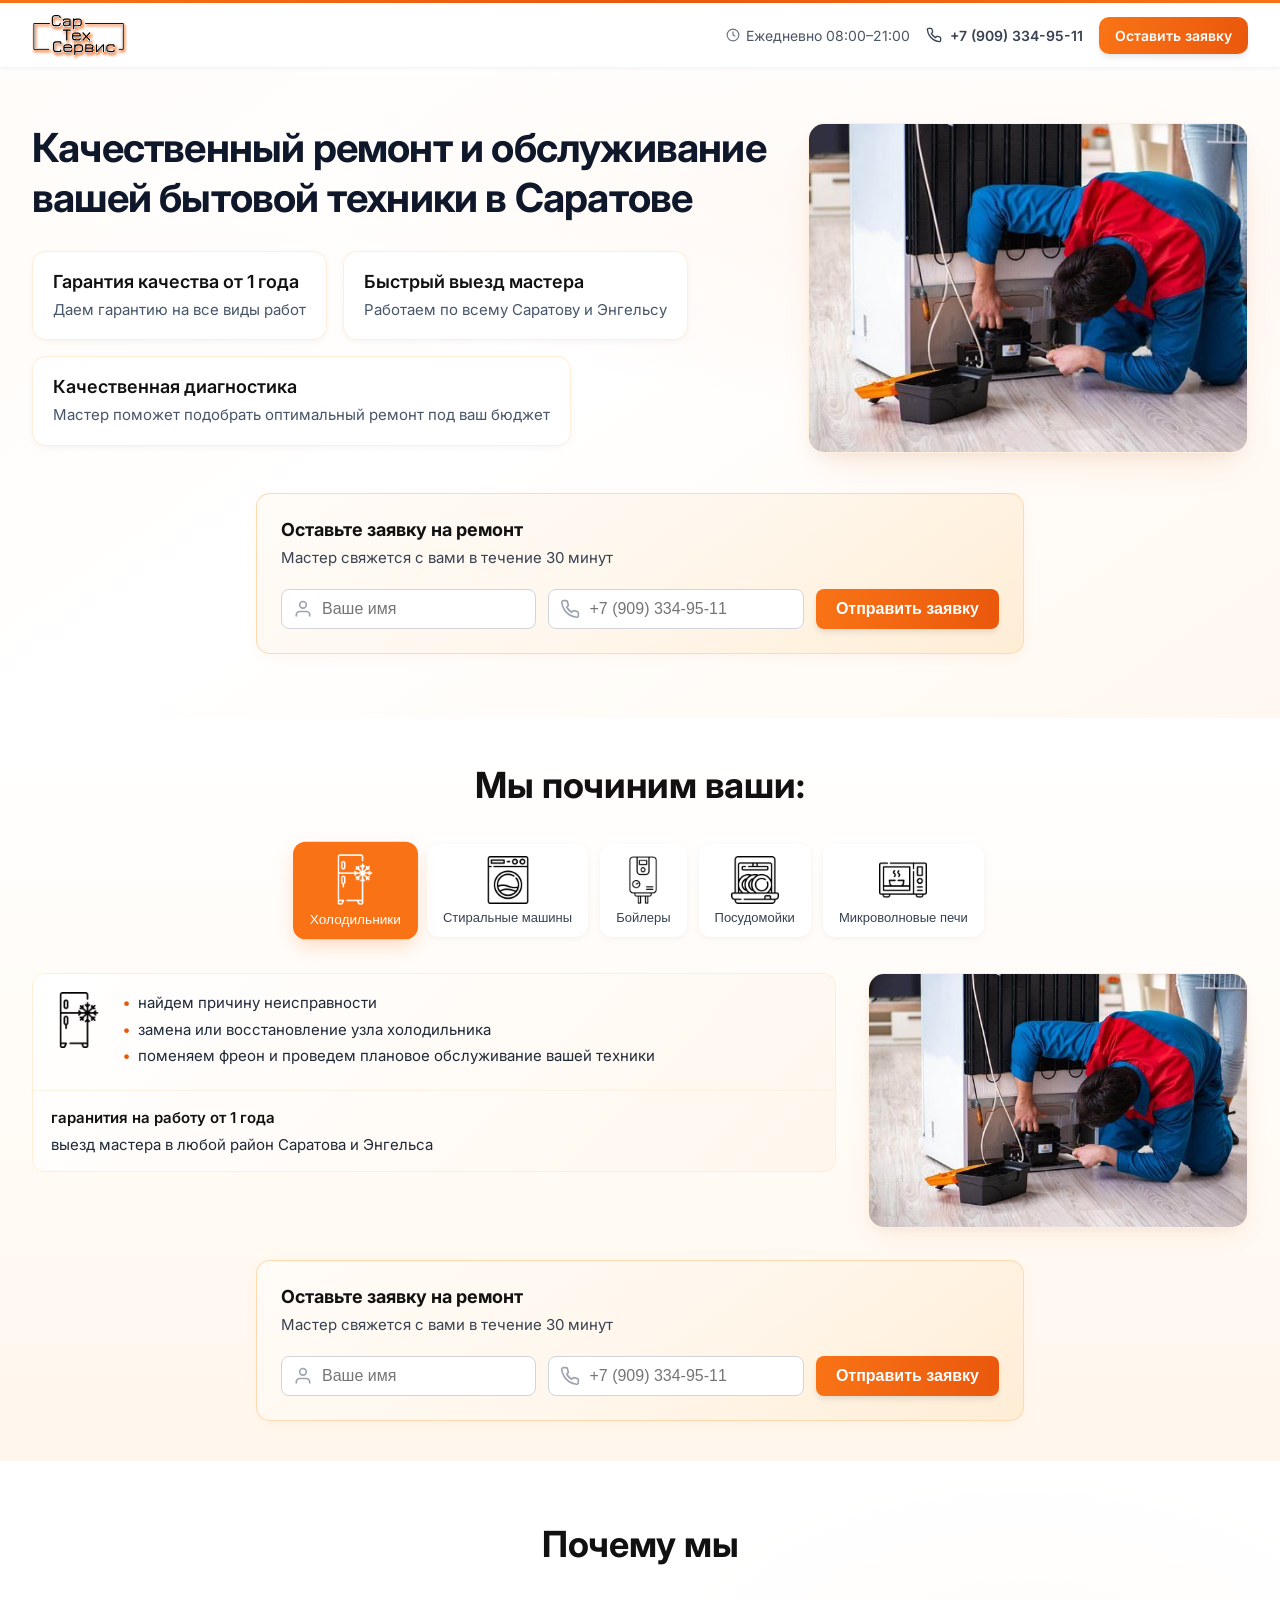
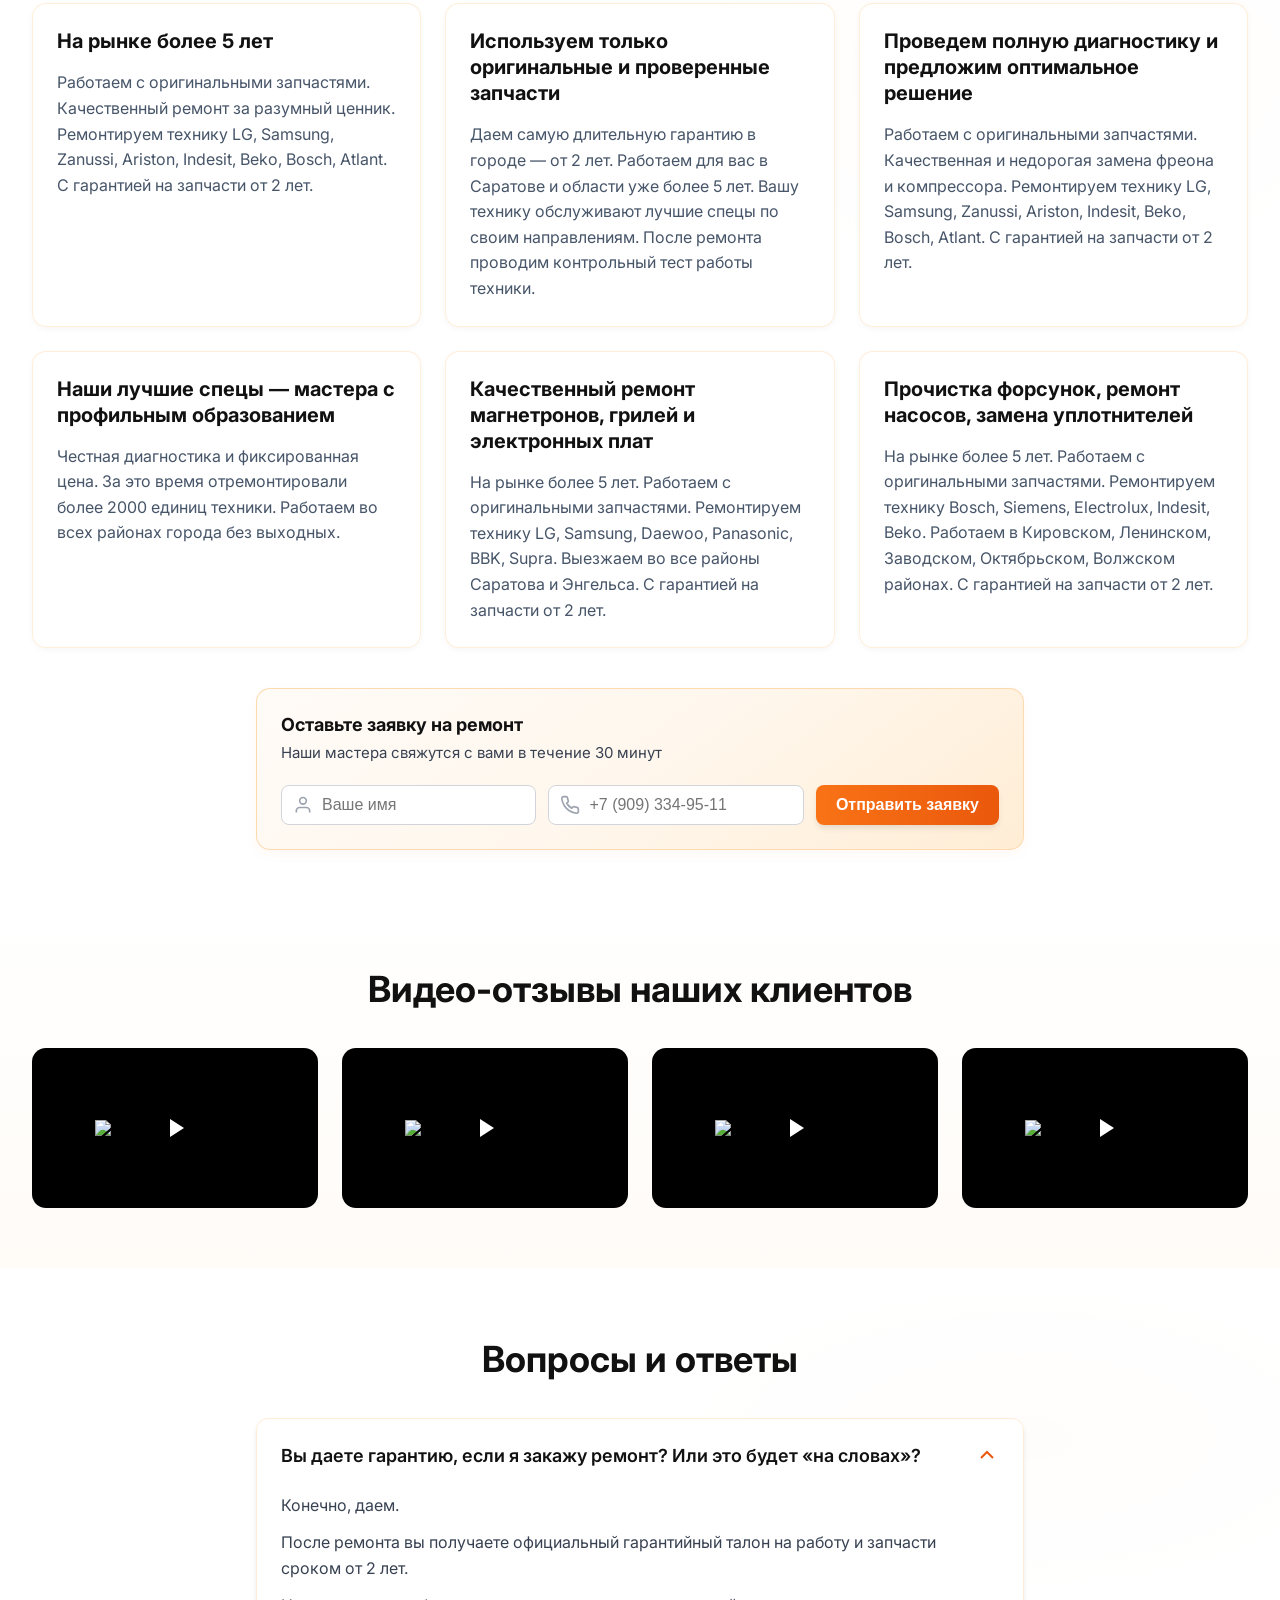
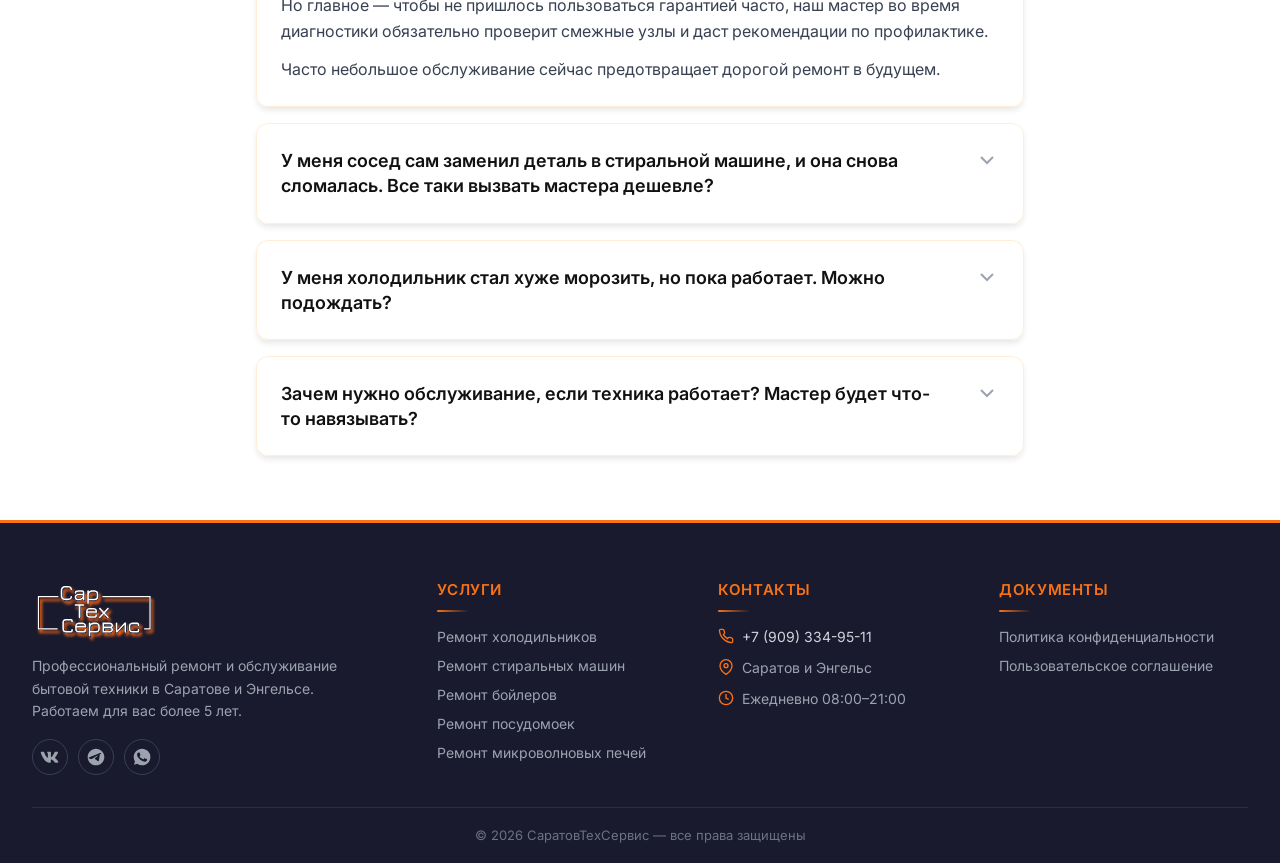
==== commit ac295f17: "Замена номера на +7(909)334-95-11, телефон виден на мобилке Made-with: Cursor" ====
--- a/index.html
+++ b/index.html
@@ -26,12 +26,9 @@
       </a>
       <div class="header-right">
         <span class="header-hours">Ежедневно 08:00–21:00</span>
-        <a href="tel:+79991234567" class="header-phone-icon" aria-label="Позвонить">
-          <svg width="20" height="20" viewBox="0 0 24 24" fill="none" stroke="currentColor" stroke-width="2"><path d="M22 16.92v3a2 2 0 0 1-2.18 2 19.79 19.79 0 0 1-8.63-3.07 19.5 19.5 0 0 1-6-6 19.79 19.79 0 0 1-3.07-8.67A2 2 0 0 1 4.11 2h3a2 2 0 0 1 2 1.72 12.84 12.84 0 0 0 .7 2.81 2 2 0 0 1-.45 2.11L8.09 9.91a16 16 0 0 0 6 6l1.27-1.27a2 2 0 0 1 2.11-.45 12.84 12.84 0 0 0 2.81.7A2 2 0 0 1 22 16.92z"/></svg>
-        </a>
-        <a href="tel:+79991234567" class="header-phone">
+        <a href="tel:+79093349511" class="header-phone">
           <svg width="16" height="16" viewBox="0 0 24 24" fill="none" stroke="currentColor" stroke-width="2" aria-hidden="true"><path d="M22 16.92v3a2 2 0 0 1-2.18 2 19.79 19.79 0 0 1-8.63-3.07 19.5 19.5 0 0 1-6-6 19.79 19.79 0 0 1-3.07-8.67A2 2 0 0 1 4.11 2h3a2 2 0 0 1 2 1.72 12.84 12.84 0 0 0 .7 2.81 2 2 0 0 1-.45 2.11L8.09 9.91a16 16 0 0 0 6 6l1.27-1.27a2 2 0 0 1 2.11-.45 12.84 12.84 0 0 0 2.81.7A2 2 0 0 1 22 16.92z"/></svg>
-          <span>+7 (999) 123-45-67</span>
+          <span>+7 (909) 334-95-11</span>
         </a>
         <a href="#lead-form" class="btn-primary">Оставить заявку</a>
       </div>
@@ -88,7 +85,7 @@
                 <label class="sr-only" for="phone-hero">Номер телефона</label>
                 <div class="input-wrap">
                   <svg class="input-icon" width="20" height="20" viewBox="0 0 24 24" fill="none" stroke="currentColor" stroke-width="2"><path d="M22 16.92v3a2 2 0 0 1-2.18 2 19.79 19.79 0 0 1-8.63-3.07 19.5 19.5 0 0 1-6-6 19.79 19.79 0 0 1-3.07-8.67A2 2 0 0 1 4.11 2h3a2 2 0 0 1 2 1.72 12.84 12.84 0 0 0 .7 2.81 2 2 0 0 1-.45 2.11L8.09 9.91a16 16 0 0 0 6 6l1.27-1.27a2 2 0 0 1 2.11-.45 12.84 12.84 0 0 0 2.81.7A2 2 0 0 1 22 16.92z"/></svg>
-                  <input type="tel" id="phone-hero" name="phone" placeholder="+7 (999) 123-45-67" required inputmode="tel" minlength="10" pattern="^\+?\d{10,15}$" title="Введите номер в формате +79991234567">
+                  <input type="tel" id="phone-hero" name="phone" placeholder="+7 (909) 334-95-11" required inputmode="tel" minlength="10" pattern="^\+?\d{10,15}$" title="Введите номер в формате +79093349511">
                 </div>
                 <button type="submit" class="btn-submit">Отправить заявку</button>
               </div>
@@ -238,7 +235,7 @@
                 <label class="sr-only" for="phone-slider">Номер телефона</label>
                 <div class="input-wrap">
                   <svg class="input-icon" width="20" height="20" viewBox="0 0 24 24" fill="none" stroke="currentColor" stroke-width="2"><path d="M22 16.92v3a2 2 0 0 1-2.18 2 19.79 19.79 0 0 1-8.63-3.07 19.5 19.5 0 0 1-6-6 19.79 19.79 0 0 1-3.07-8.67A2 2 0 0 1 4.11 2h3a2 2 0 0 1 2 1.72 12.84 12.84 0 0 0 .7 2.81 2 2 0 0 1-.45 2.11L8.09 9.91a16 16 0 0 0 6 6l1.27-1.27a2 2 0 0 1 2.11-.45 12.84 12.84 0 0 0 2.81.7A2 2 0 0 1 22 16.92z"/></svg>
-                  <input type="tel" id="phone-slider" name="phone" placeholder="+7 (999) 123-45-67" required inputmode="tel" minlength="10" pattern="^\+?\d{10,15}$" title="Введите номер в формате +79991234567">
+                  <input type="tel" id="phone-slider" name="phone" placeholder="+7 (909) 334-95-11" required inputmode="tel" minlength="10" pattern="^\+?\d{10,15}$" title="Введите номер в формате +79093349511">
                 </div>
                 <button type="submit" class="btn-submit">Отправить заявку</button>
               </div>
@@ -293,7 +290,7 @@
                 <label class="sr-only" for="phone-why">Номер телефона</label>
                 <div class="input-wrap">
                   <svg class="input-icon" width="20" height="20" viewBox="0 0 24 24" fill="none" stroke="currentColor" stroke-width="2"><path d="M22 16.92v3a2 2 0 0 1-2.18 2 19.79 19.79 0 0 1-8.63-3.07 19.5 19.5 0 0 1-6-6 19.79 19.79 0 0 1-3.07-8.67A2 2 0 0 1 4.11 2h3a2 2 0 0 1 2 1.72 12.84 12.84 0 0 0 .7 2.81 2 2 0 0 1-.45 2.11L8.09 9.91a16 16 0 0 0 6 6l1.27-1.27a2 2 0 0 1 2.11-.45 12.84 12.84 0 0 0 2.81.7A2 2 0 0 1 22 16.92z"/></svg>
-                  <input type="tel" id="phone-why" name="phone" placeholder="+7 (999) 123-45-67" required inputmode="tel" minlength="10" pattern="^\+?\d{10,15}$" title="Введите номер в формате +79991234567">
+                  <input type="tel" id="phone-why" name="phone" placeholder="+7 (909) 334-95-11" required inputmode="tel" minlength="10" pattern="^\+?\d{10,15}$" title="Введите номер в формате +79093349511">
                 </div>
                 <button type="submit" class="btn-submit">Отправить заявку</button>
               </div>
@@ -452,7 +449,7 @@
           <ul class="footer-contacts">
             <li>
               <svg width="16" height="16" viewBox="0 0 24 24" fill="none" stroke="currentColor" stroke-width="2"><path d="M22 16.92v3a2 2 0 0 1-2.18 2 19.79 19.79 0 0 1-8.63-3.07 19.5 19.5 0 0 1-6-6 19.79 19.79 0 0 1-3.07-8.67A2 2 0 0 1 4.11 2h3a2 2 0 0 1 2 1.72 12.84 12.84 0 0 0 .7 2.81 2 2 0 0 1-.45 2.11L8.09 9.91a16 16 0 0 0 6 6l1.27-1.27a2 2 0 0 1 2.11-.45 12.84 12.84 0 0 0 2.81.7A2 2 0 0 1 22 16.92z"/></svg>
-              <a href="tel:+79991234567">+7 (999) 123-45-67</a>
+              <a href="tel:+79093349511">+7 (909) 334-95-11</a>
             </li>
             <li>
               <svg width="16" height="16" viewBox="0 0 24 24" fill="none" stroke="currentColor" stroke-width="2"><path d="M21 10c0 7-9 13-9 13s-9-6-9-13a9 9 0 0 1 18 0z"/><circle cx="12" cy="10" r="3"/></svg>
@@ -492,7 +489,7 @@
     "@type": "LocalBusiness",
     "name": "СаратовТехСервис",
     "description": "Качественный ремонт и обслуживание бытовой техники в Саратове",
-    "telephone": "+7 (999) 123-45-67",
+    "telephone": "+7 (909) 334-95-11",
     "address": {
       "@type": "PostalAddress",
       "addressLocality": "Саратов"
--- a/css/styles.css
+++ b/css/styles.css
@@ -87,35 +87,25 @@
   flex-shrink: 0;
 }
 @media (min-width: 1024px) { .header-hours { display: inline-flex; } }
-.header-phone-icon {
-  display: flex;
-  align-items: center;
-  justify-content: center;
-  width: 2.25rem;
-  height: 2.25rem;
-  border-radius: 50%;
-  background: linear-gradient(135deg, #fff7ed, #ffedd5);
+.header-phone {
+  display: flex;
+  align-items: center;
+  gap: 0.375rem;
   color: #ea580c;
   text-decoration: none;
-  transition: all 0.2s;
-  border: 1px solid #fed7aa;
-}
-.header-phone-icon:hover {
-  background: linear-gradient(135deg, #ffedd5, #fed7aa);
-  transform: scale(1.08);
-}
-@media (min-width: 640px) { .header-phone-icon { display: none; } }
-.header-phone {
-  display: none;
-  align-items: center;
-  gap: 0.5rem;
-  color: #374151;
-  text-decoration: none;
-  font-weight: 500;
+  font-weight: 600;
+  font-size: 0.8125rem;
   transition: color 0.2s;
 }
-.header-phone:hover { color: #ea580c; }
-@media (min-width: 640px) { .header-phone { display: flex; } }
+.header-phone:hover { color: #c2410c; }
+@media (min-width: 640px) {
+  .header-phone {
+    color: #374151;
+    font-size: 0.875rem;
+    gap: 0.5rem;
+  }
+  .header-phone:hover { color: #ea580c; }
+}
 
 .btn-primary {
   display: inline-flex;
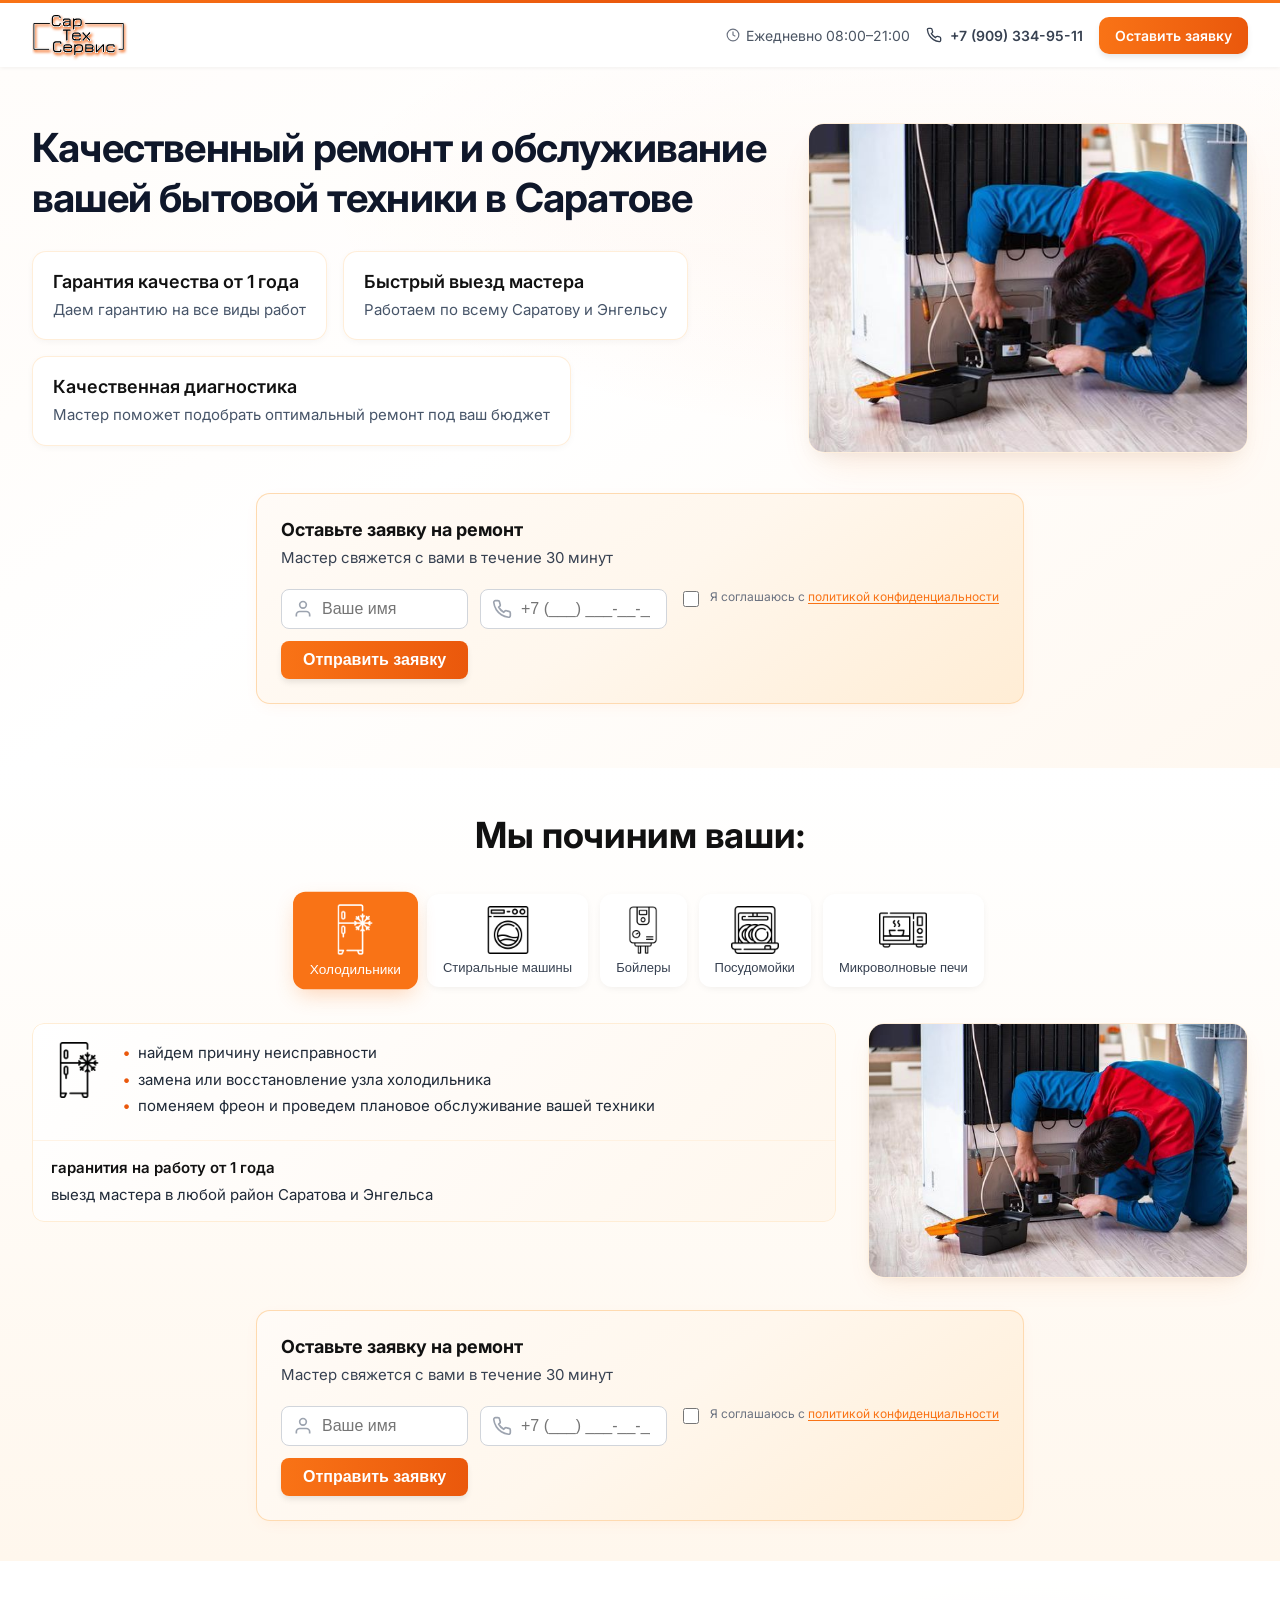
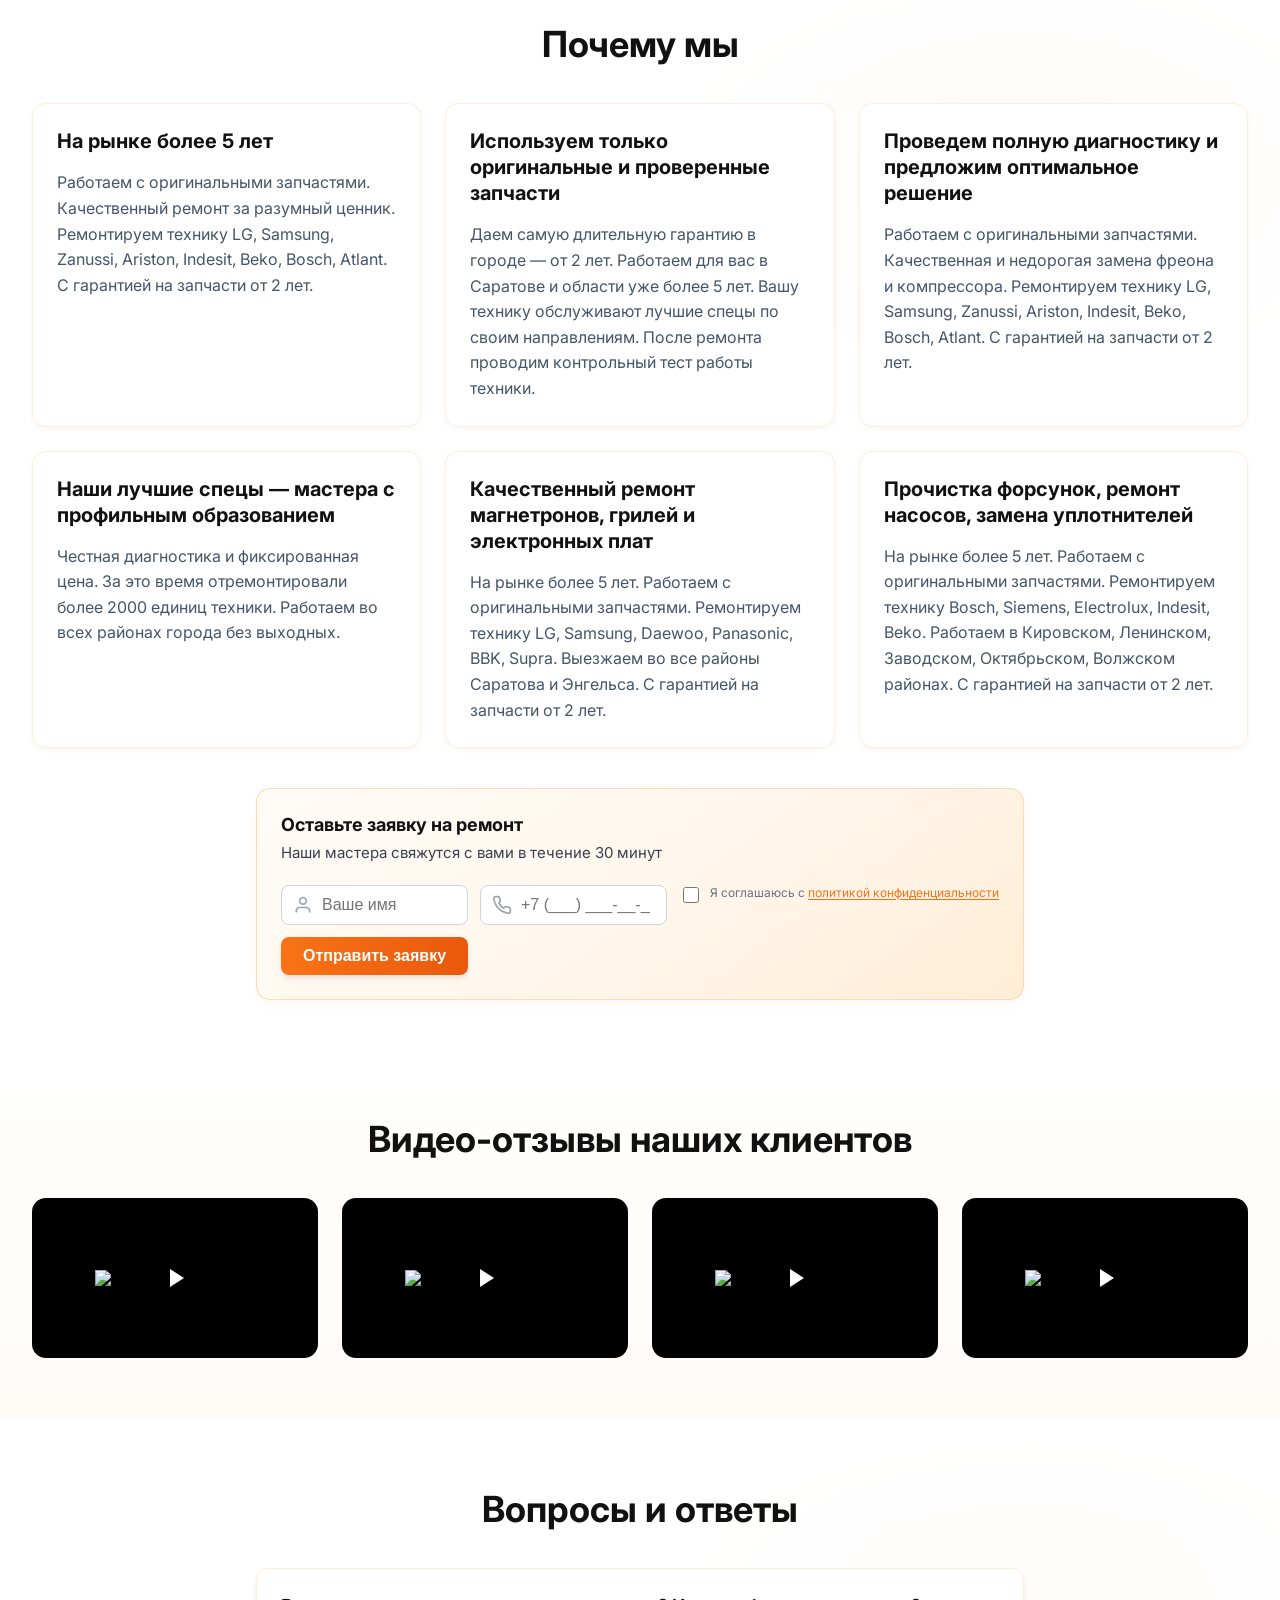
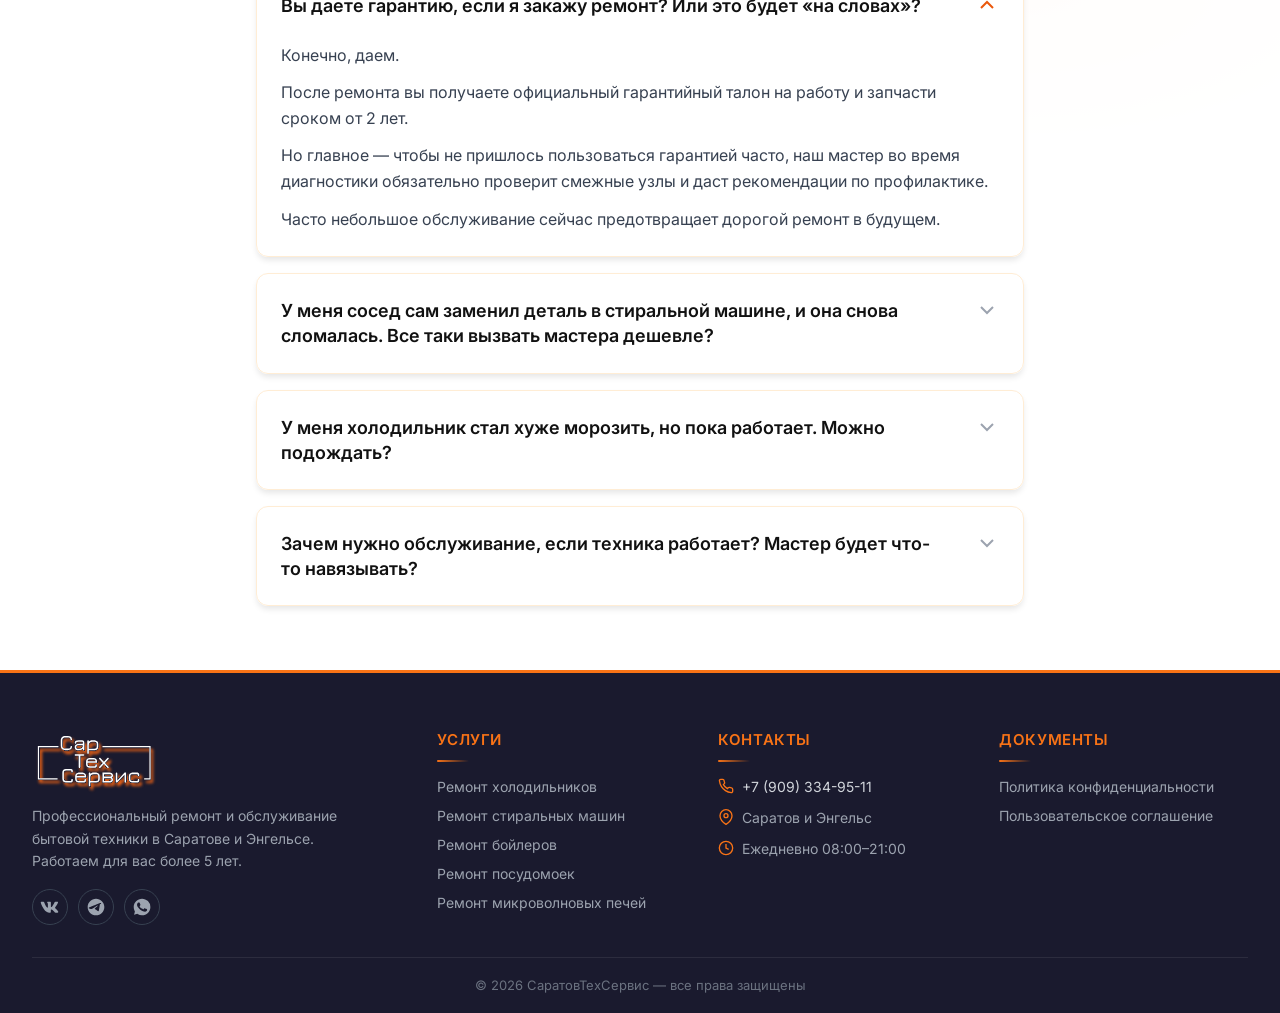
==== commit 60399f9f: "Формы: маска телефона, валидация, согласие на ПД. Политика и соглашение для Яндекс Директ Made-with:" ====
--- a/index.html
+++ b/index.html
@@ -85,8 +85,9 @@
                 <label class="sr-only" for="phone-hero">Номер телефона</label>
                 <div class="input-wrap">
                   <svg class="input-icon" width="20" height="20" viewBox="0 0 24 24" fill="none" stroke="currentColor" stroke-width="2"><path d="M22 16.92v3a2 2 0 0 1-2.18 2 19.79 19.79 0 0 1-8.63-3.07 19.5 19.5 0 0 1-6-6 19.79 19.79 0 0 1-3.07-8.67A2 2 0 0 1 4.11 2h3a2 2 0 0 1 2 1.72 12.84 12.84 0 0 0 .7 2.81 2 2 0 0 1-.45 2.11L8.09 9.91a16 16 0 0 0 6 6l1.27-1.27a2 2 0 0 1 2.11-.45 12.84 12.84 0 0 0 2.81.7A2 2 0 0 1 22 16.92z"/></svg>
-                  <input type="tel" id="phone-hero" name="phone" placeholder="+7 (909) 334-95-11" required inputmode="tel" minlength="10" pattern="^\+?\d{10,15}$" title="Введите номер в формате +79093349511">
-                </div>
+                  <input type="tel" id="phone-hero" name="phone" placeholder="+7 (___) ___-__-__" required inputmode="tel" title="Введите номер в формате +7 (909) 334-95-11">
+                </div>
+                <label class="consent-label"><input type="checkbox" name="consent" required><span>Я соглашаюсь с <a href="privacy.html" target="_blank">политикой конфиденциальности</a></span></label>
                 <button type="submit" class="btn-submit">Отправить заявку</button>
               </div>
             </form>
@@ -235,8 +236,9 @@
                 <label class="sr-only" for="phone-slider">Номер телефона</label>
                 <div class="input-wrap">
                   <svg class="input-icon" width="20" height="20" viewBox="0 0 24 24" fill="none" stroke="currentColor" stroke-width="2"><path d="M22 16.92v3a2 2 0 0 1-2.18 2 19.79 19.79 0 0 1-8.63-3.07 19.5 19.5 0 0 1-6-6 19.79 19.79 0 0 1-3.07-8.67A2 2 0 0 1 4.11 2h3a2 2 0 0 1 2 1.72 12.84 12.84 0 0 0 .7 2.81 2 2 0 0 1-.45 2.11L8.09 9.91a16 16 0 0 0 6 6l1.27-1.27a2 2 0 0 1 2.11-.45 12.84 12.84 0 0 0 2.81.7A2 2 0 0 1 22 16.92z"/></svg>
-                  <input type="tel" id="phone-slider" name="phone" placeholder="+7 (909) 334-95-11" required inputmode="tel" minlength="10" pattern="^\+?\d{10,15}$" title="Введите номер в формате +79093349511">
-                </div>
+                  <input type="tel" id="phone-slider" name="phone" placeholder="+7 (___) ___-__-__" required inputmode="tel" title="Введите номер в формате +7 (909) 334-95-11">
+                </div>
+                <label class="consent-label"><input type="checkbox" name="consent" required><span>Я соглашаюсь с <a href="privacy.html" target="_blank">политикой конфиденциальности</a></span></label>
                 <button type="submit" class="btn-submit">Отправить заявку</button>
               </div>
             </form>
@@ -290,8 +292,9 @@
                 <label class="sr-only" for="phone-why">Номер телефона</label>
                 <div class="input-wrap">
                   <svg class="input-icon" width="20" height="20" viewBox="0 0 24 24" fill="none" stroke="currentColor" stroke-width="2"><path d="M22 16.92v3a2 2 0 0 1-2.18 2 19.79 19.79 0 0 1-8.63-3.07 19.5 19.5 0 0 1-6-6 19.79 19.79 0 0 1-3.07-8.67A2 2 0 0 1 4.11 2h3a2 2 0 0 1 2 1.72 12.84 12.84 0 0 0 .7 2.81 2 2 0 0 1-.45 2.11L8.09 9.91a16 16 0 0 0 6 6l1.27-1.27a2 2 0 0 1 2.11-.45 12.84 12.84 0 0 0 2.81.7A2 2 0 0 1 22 16.92z"/></svg>
-                  <input type="tel" id="phone-why" name="phone" placeholder="+7 (909) 334-95-11" required inputmode="tel" minlength="10" pattern="^\+?\d{10,15}$" title="Введите номер в формате +79093349511">
-                </div>
+                  <input type="tel" id="phone-why" name="phone" placeholder="+7 (___) ___-__-__" required inputmode="tel" title="Введите номер в формате +7 (909) 334-95-11">
+                </div>
+                <label class="consent-label"><input type="checkbox" name="consent" required><span>Я соглашаюсь с <a href="privacy.html" target="_blank">политикой конфиденциальности</a></span></label>
                 <button type="submit" class="btn-submit">Отправить заявку</button>
               </div>
             </form>
@@ -464,8 +467,8 @@
         <div>
           <h4 class="footer-heading">Документы</h4>
           <ul class="footer-list">
-            <li><a href="#">Политика конфиденциальности</a></li>
-            <li><a href="#">Пользовательское соглашение</a></li>
+            <li><a href="privacy.html">Политика конфиденциальности</a></li>
+            <li><a href="terms.html">Пользовательское соглашение</a></li>
           </ul>
         </div>
       </div>
--- a/css/styles.css
+++ b/css/styles.css
@@ -66,7 +66,7 @@
 .header-right {
   display: flex;
   align-items: center;
-  gap: 0.75rem;
+  gap: 0.5rem;
   font-size: 0.875rem;
 }
 @media (min-width: 640px) { .header-right { gap: 1rem; } }
@@ -95,6 +95,8 @@
   text-decoration: none;
   font-weight: 600;
   font-size: 0.8125rem;
+  white-space: nowrap;
+  flex-shrink: 0;
   transition: color 0.2s;
 }
 .header-phone:hover { color: #c2410c; }
@@ -111,13 +113,15 @@
   display: inline-flex;
   align-items: center;
   justify-content: center;
-  padding: 0.5rem 1rem;
-  font-size: 0.875rem;
+  padding: 0.375rem 0.625rem;
+  font-size: 0.75rem;
   font-weight: 600;
   color: #fff;
   background: linear-gradient(to right, #f97316, #ea580c);
   border: none;
   border-radius: 0.625rem;
+  white-space: nowrap;
+  flex-shrink: 0;
   text-decoration: none;
   box-shadow: 0 4px 6px -1px rgba(0,0,0,0.1);
   transition: all 0.2s;
@@ -130,6 +134,12 @@
 .btn-primary:focus {
   outline: none;
   box-shadow: 0 0 0 2px #fff, 0 0 0 4px #f97316;
+}
+@media (min-width: 640px) {
+  .btn-primary {
+    padding: 0.5rem 1rem;
+    font-size: 0.875rem;
+  }
 }
 
 main { flex: 1; }
@@ -331,6 +341,39 @@
   border-color: #f97316;
   box-shadow: 0 0 0 2px rgba(249,115,22,0.2);
 }
+.input-wrap input.input-error {
+  border-color: #ef4444;
+  box-shadow: 0 0 0 2px rgba(239,68,68,0.2);
+  animation: shake 0.4s ease;
+}
+@keyframes shake {
+  0%, 100% { transform: translateX(0); }
+  20%, 60% { transform: translateX(-4px); }
+  40%, 80% { transform: translateX(4px); }
+}
+.consent-label {
+  display: flex;
+  align-items: flex-start;
+  gap: 0.5rem;
+  font-size: 0.75rem;
+  color: #6b7280;
+  line-height: 1.4;
+  cursor: pointer;
+}
+.consent-label input[type="checkbox"] {
+  margin-top: 0.125rem;
+  width: 1rem;
+  height: 1rem;
+  flex-shrink: 0;
+  accent-color: #f97316;
+  cursor: pointer;
+}
+.consent-label a {
+  color: #f97316;
+  text-decoration: underline;
+  text-underline-offset: 2px;
+}
+.consent-label a:hover { color: #c2410c; }
 .btn-submit {
   padding: 0.625rem 1.25rem;
   font-size: 1rem;
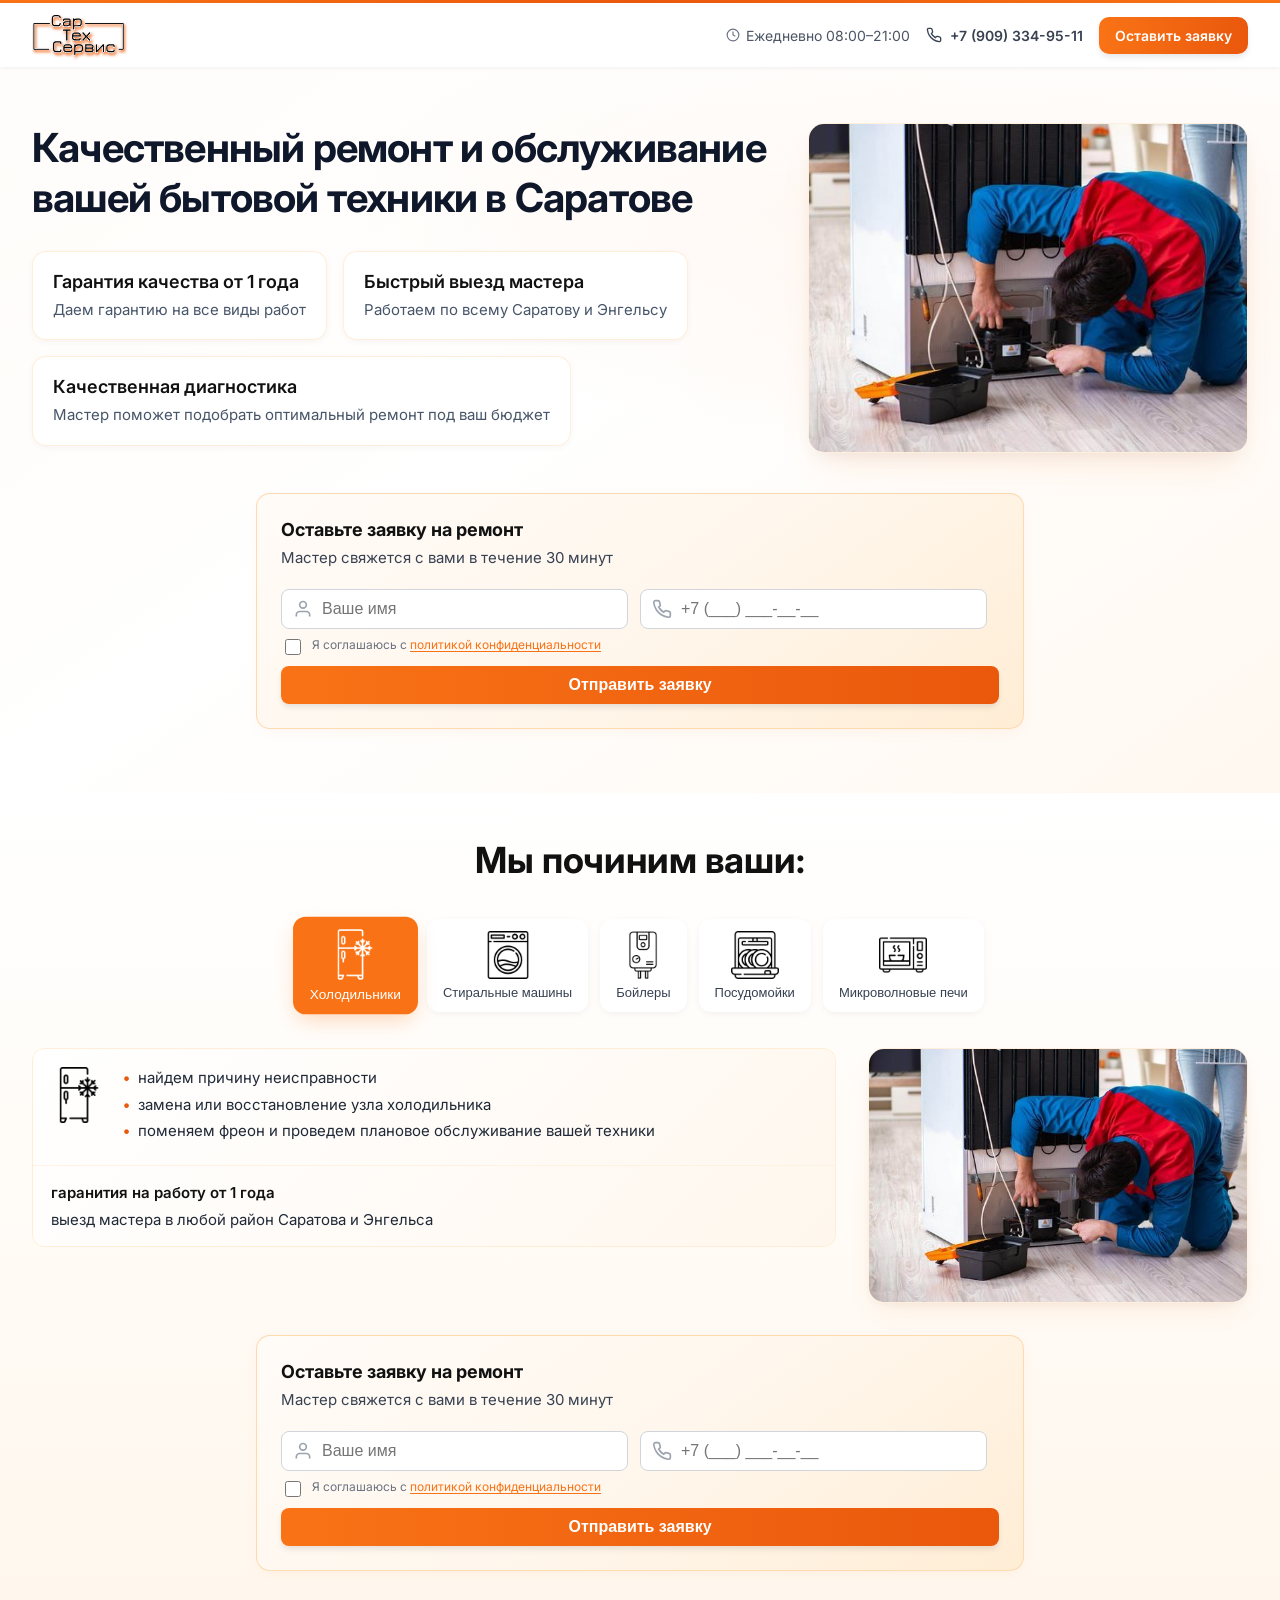
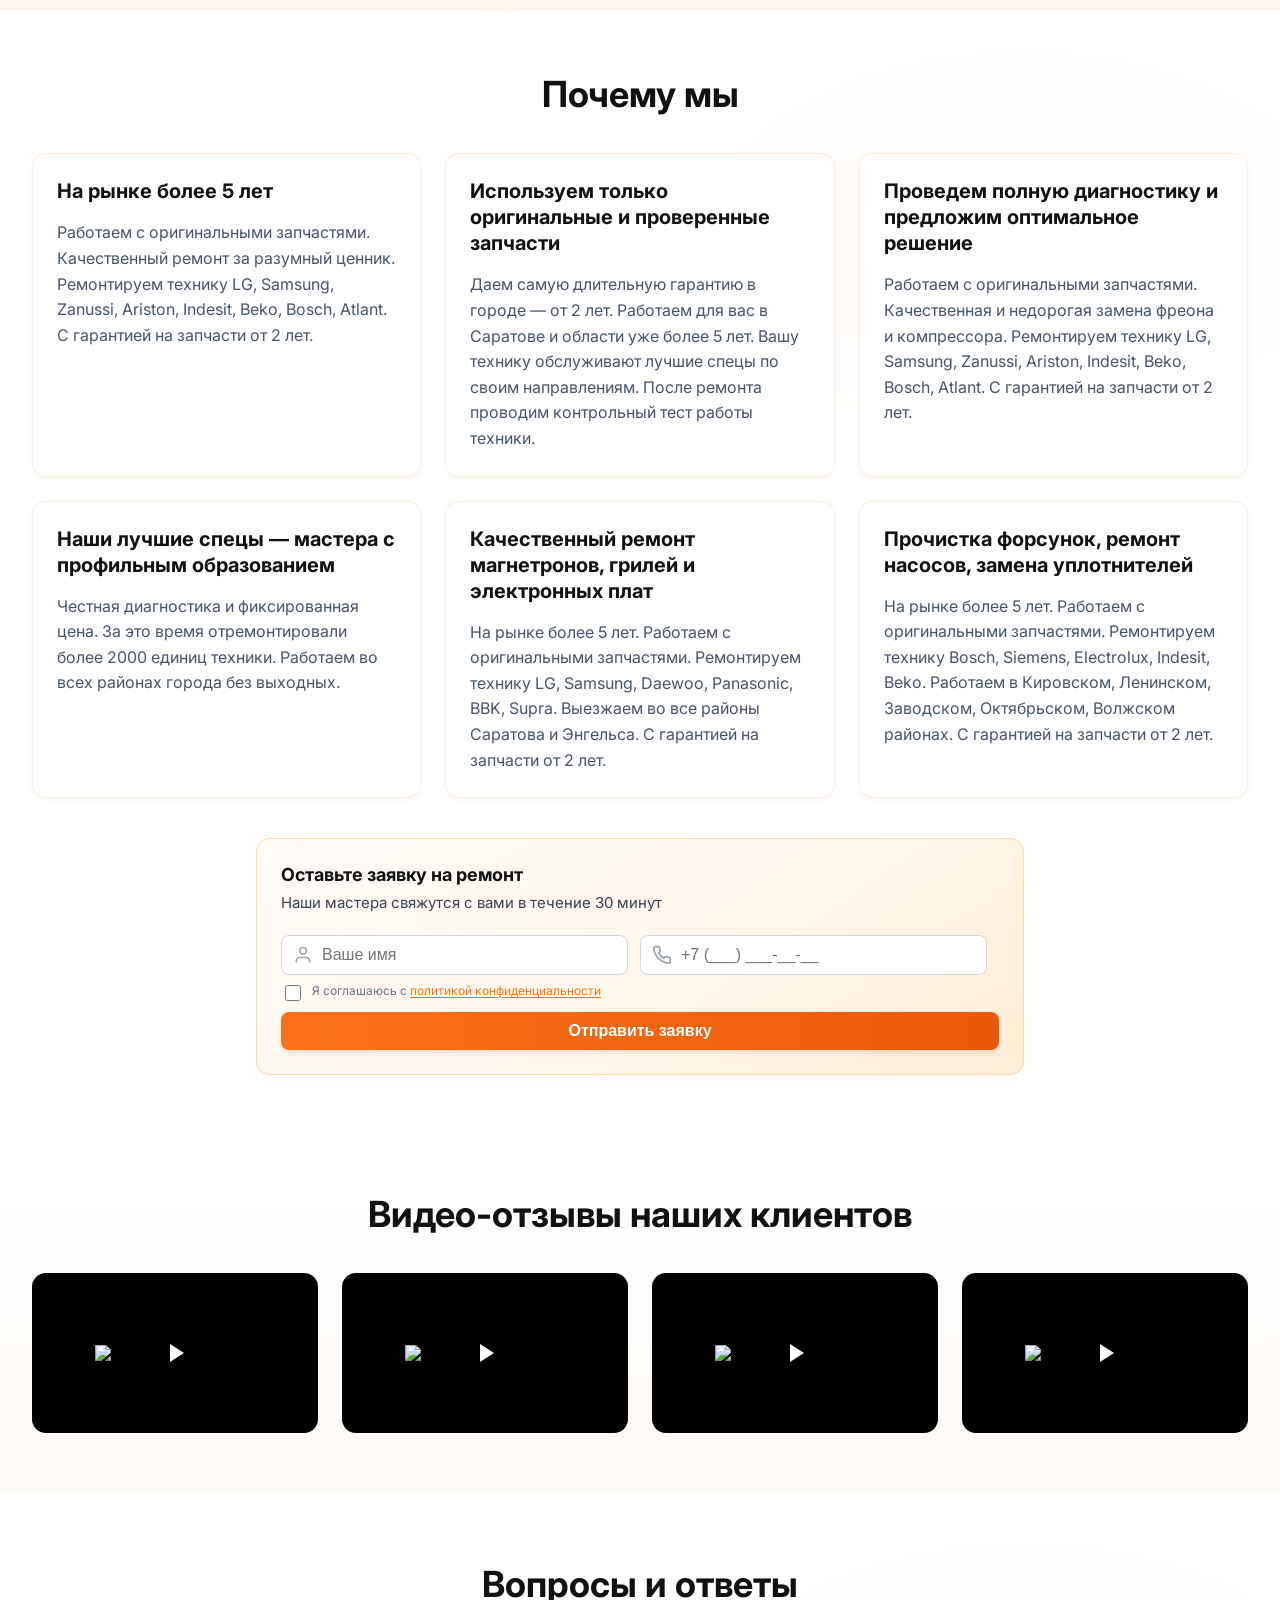
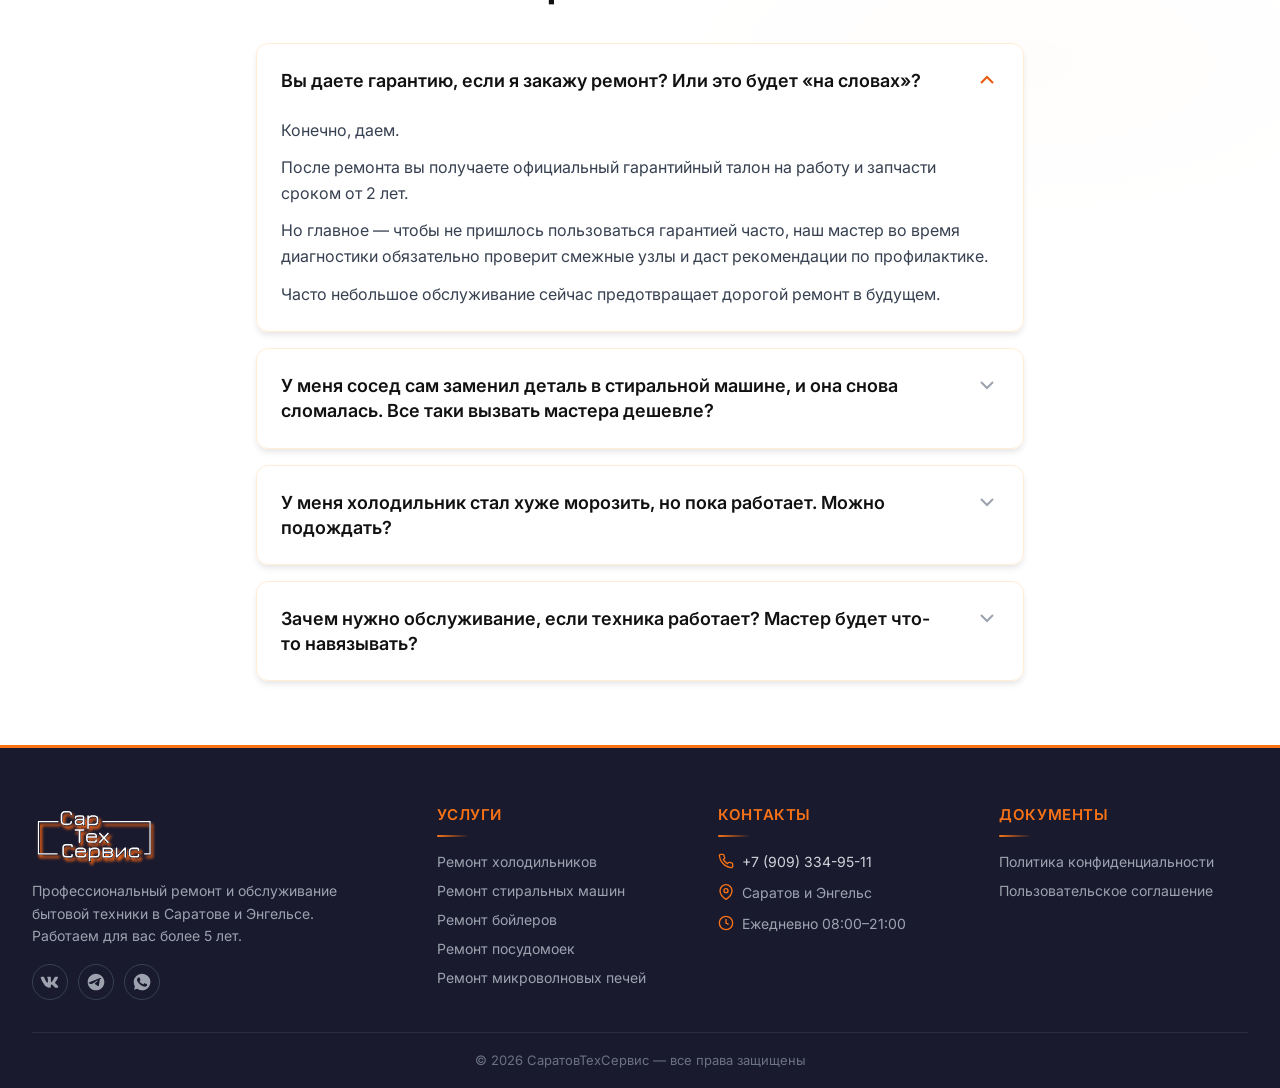
==== commit 82879287: "Формы: галочка между полями и кнопкой, исправлена отправка, сброс данных Made-with: Cursor" ====
--- a/index.html
+++ b/index.html
@@ -87,9 +87,9 @@
                   <svg class="input-icon" width="20" height="20" viewBox="0 0 24 24" fill="none" stroke="currentColor" stroke-width="2"><path d="M22 16.92v3a2 2 0 0 1-2.18 2 19.79 19.79 0 0 1-8.63-3.07 19.5 19.5 0 0 1-6-6 19.79 19.79 0 0 1-3.07-8.67A2 2 0 0 1 4.11 2h3a2 2 0 0 1 2 1.72 12.84 12.84 0 0 0 .7 2.81 2 2 0 0 1-.45 2.11L8.09 9.91a16 16 0 0 0 6 6l1.27-1.27a2 2 0 0 1 2.11-.45 12.84 12.84 0 0 0 2.81.7A2 2 0 0 1 22 16.92z"/></svg>
                   <input type="tel" id="phone-hero" name="phone" placeholder="+7 (___) ___-__-__" required inputmode="tel" title="Введите номер в формате +7 (909) 334-95-11">
                 </div>
-                <label class="consent-label"><input type="checkbox" name="consent" required><span>Я соглашаюсь с <a href="privacy.html" target="_blank">политикой конфиденциальности</a></span></label>
-                <button type="submit" class="btn-submit">Отправить заявку</button>
-              </div>
+              </div>
+              <label class="consent-label"><input type="checkbox" name="consent" required><span>Я соглашаюсь с <a href="privacy.html" target="_blank">политикой конфиденциальности</a></span></label>
+              <button type="submit" class="btn-submit">Отправить заявку</button>
             </form>
           </div>
         </div>
@@ -238,9 +238,9 @@
                   <svg class="input-icon" width="20" height="20" viewBox="0 0 24 24" fill="none" stroke="currentColor" stroke-width="2"><path d="M22 16.92v3a2 2 0 0 1-2.18 2 19.79 19.79 0 0 1-8.63-3.07 19.5 19.5 0 0 1-6-6 19.79 19.79 0 0 1-3.07-8.67A2 2 0 0 1 4.11 2h3a2 2 0 0 1 2 1.72 12.84 12.84 0 0 0 .7 2.81 2 2 0 0 1-.45 2.11L8.09 9.91a16 16 0 0 0 6 6l1.27-1.27a2 2 0 0 1 2.11-.45 12.84 12.84 0 0 0 2.81.7A2 2 0 0 1 22 16.92z"/></svg>
                   <input type="tel" id="phone-slider" name="phone" placeholder="+7 (___) ___-__-__" required inputmode="tel" title="Введите номер в формате +7 (909) 334-95-11">
                 </div>
-                <label class="consent-label"><input type="checkbox" name="consent" required><span>Я соглашаюсь с <a href="privacy.html" target="_blank">политикой конфиденциальности</a></span></label>
-                <button type="submit" class="btn-submit">Отправить заявку</button>
-              </div>
+              </div>
+              <label class="consent-label"><input type="checkbox" name="consent" required><span>Я соглашаюсь с <a href="privacy.html" target="_blank">политикой конфиденциальности</a></span></label>
+              <button type="submit" class="btn-submit">Отправить заявку</button>
             </form>
           </div>
         </div>
@@ -294,9 +294,9 @@
                   <svg class="input-icon" width="20" height="20" viewBox="0 0 24 24" fill="none" stroke="currentColor" stroke-width="2"><path d="M22 16.92v3a2 2 0 0 1-2.18 2 19.79 19.79 0 0 1-8.63-3.07 19.5 19.5 0 0 1-6-6 19.79 19.79 0 0 1-3.07-8.67A2 2 0 0 1 4.11 2h3a2 2 0 0 1 2 1.72 12.84 12.84 0 0 0 .7 2.81 2 2 0 0 1-.45 2.11L8.09 9.91a16 16 0 0 0 6 6l1.27-1.27a2 2 0 0 1 2.11-.45 12.84 12.84 0 0 0 2.81.7A2 2 0 0 1 22 16.92z"/></svg>
                   <input type="tel" id="phone-why" name="phone" placeholder="+7 (___) ___-__-__" required inputmode="tel" title="Введите номер в формате +7 (909) 334-95-11">
                 </div>
-                <label class="consent-label"><input type="checkbox" name="consent" required><span>Я соглашаюсь с <a href="privacy.html" target="_blank">политикой конфиденциальности</a></span></label>
-                <button type="submit" class="btn-submit">Отправить заявку</button>
-              </div>
+              </div>
+              <label class="consent-label"><input type="checkbox" name="consent" required><span>Я соглашаюсь с <a href="privacy.html" target="_blank">политикой конфиденциальности</a></span></label>
+              <button type="submit" class="btn-submit">Отправить заявку</button>
             </form>
           </div>
         </div>
--- a/css/styles.css
+++ b/css/styles.css
@@ -359,6 +359,7 @@
   color: #6b7280;
   line-height: 1.4;
   cursor: pointer;
+  margin-top: 0.5rem;
 }
 .consent-label input[type="checkbox"] {
   margin-top: 0.125rem;
@@ -374,6 +375,10 @@
   text-underline-offset: 2px;
 }
 .consent-label a:hover { color: #c2410c; }
+.lead-form-inner .btn-submit {
+  margin-top: 0.5rem;
+  width: 100%;
+}
 .btn-submit {
   padding: 0.625rem 1.25rem;
   font-size: 1rem;
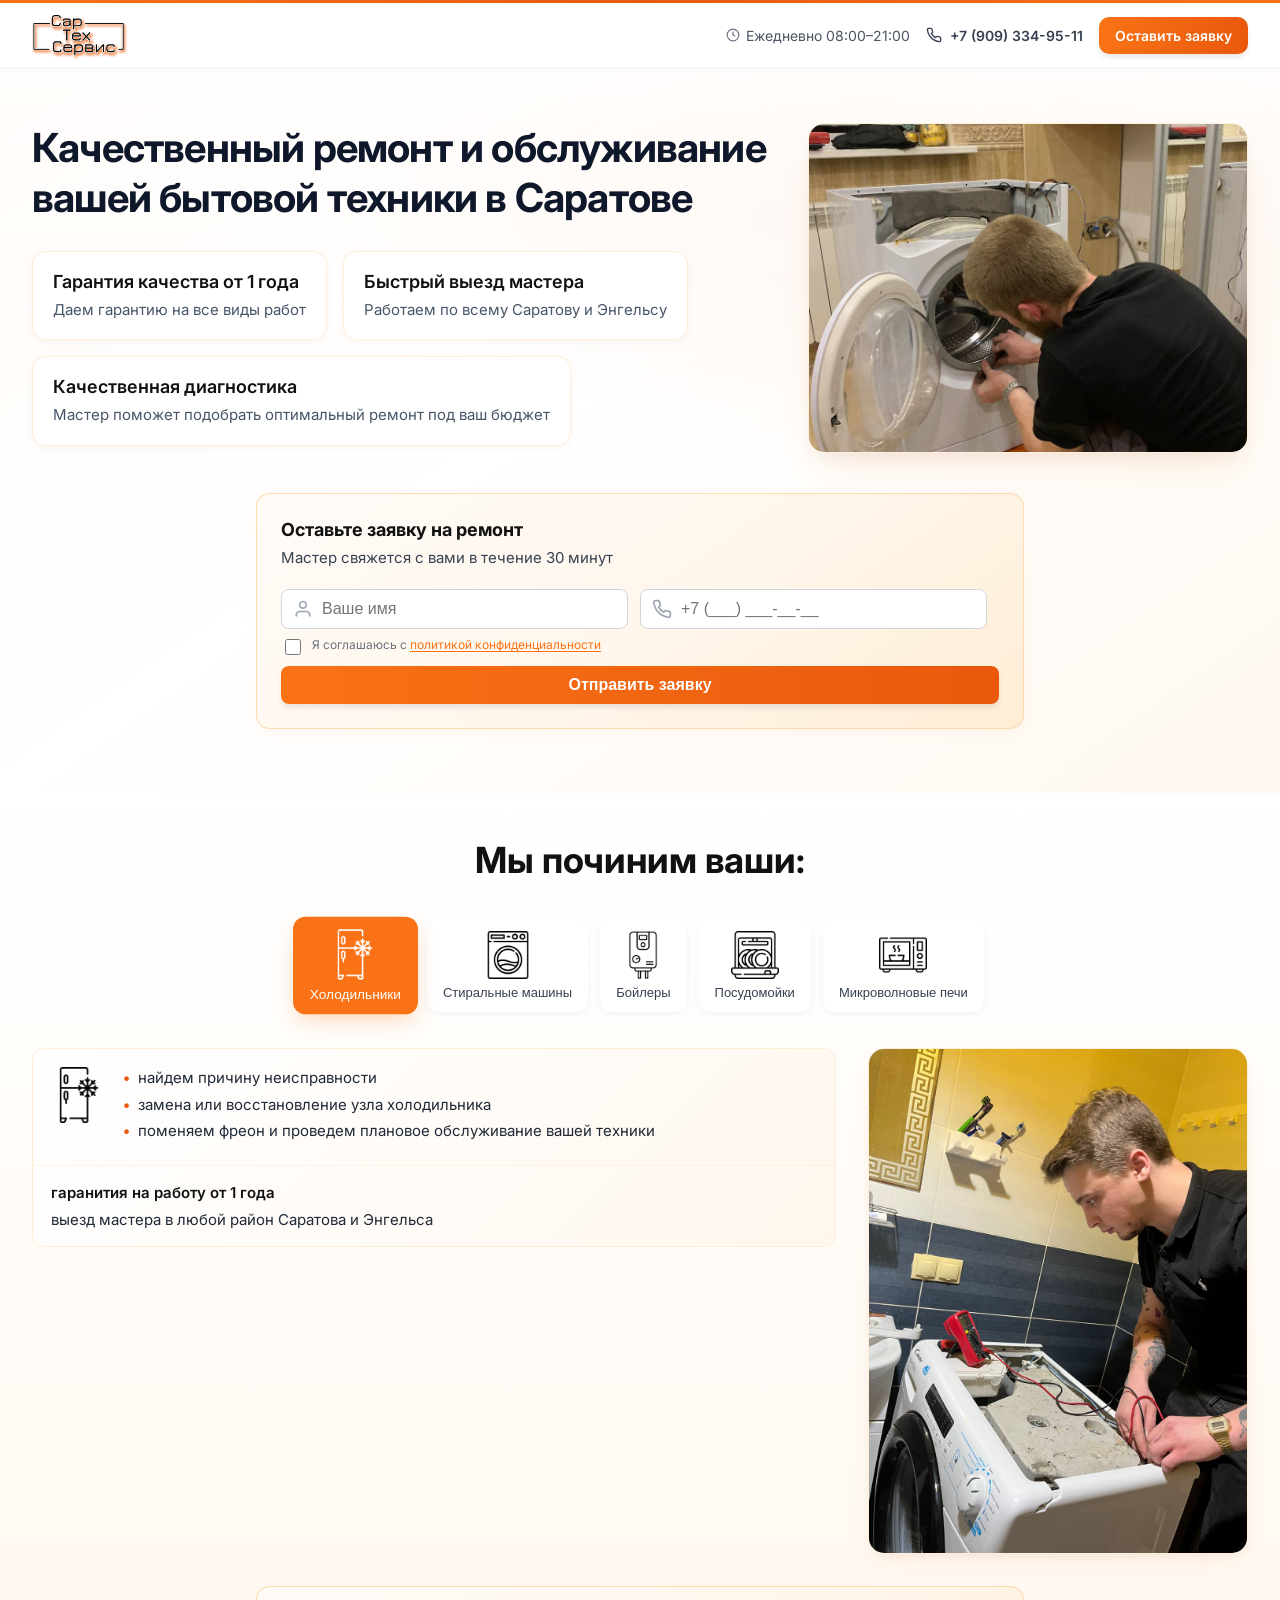
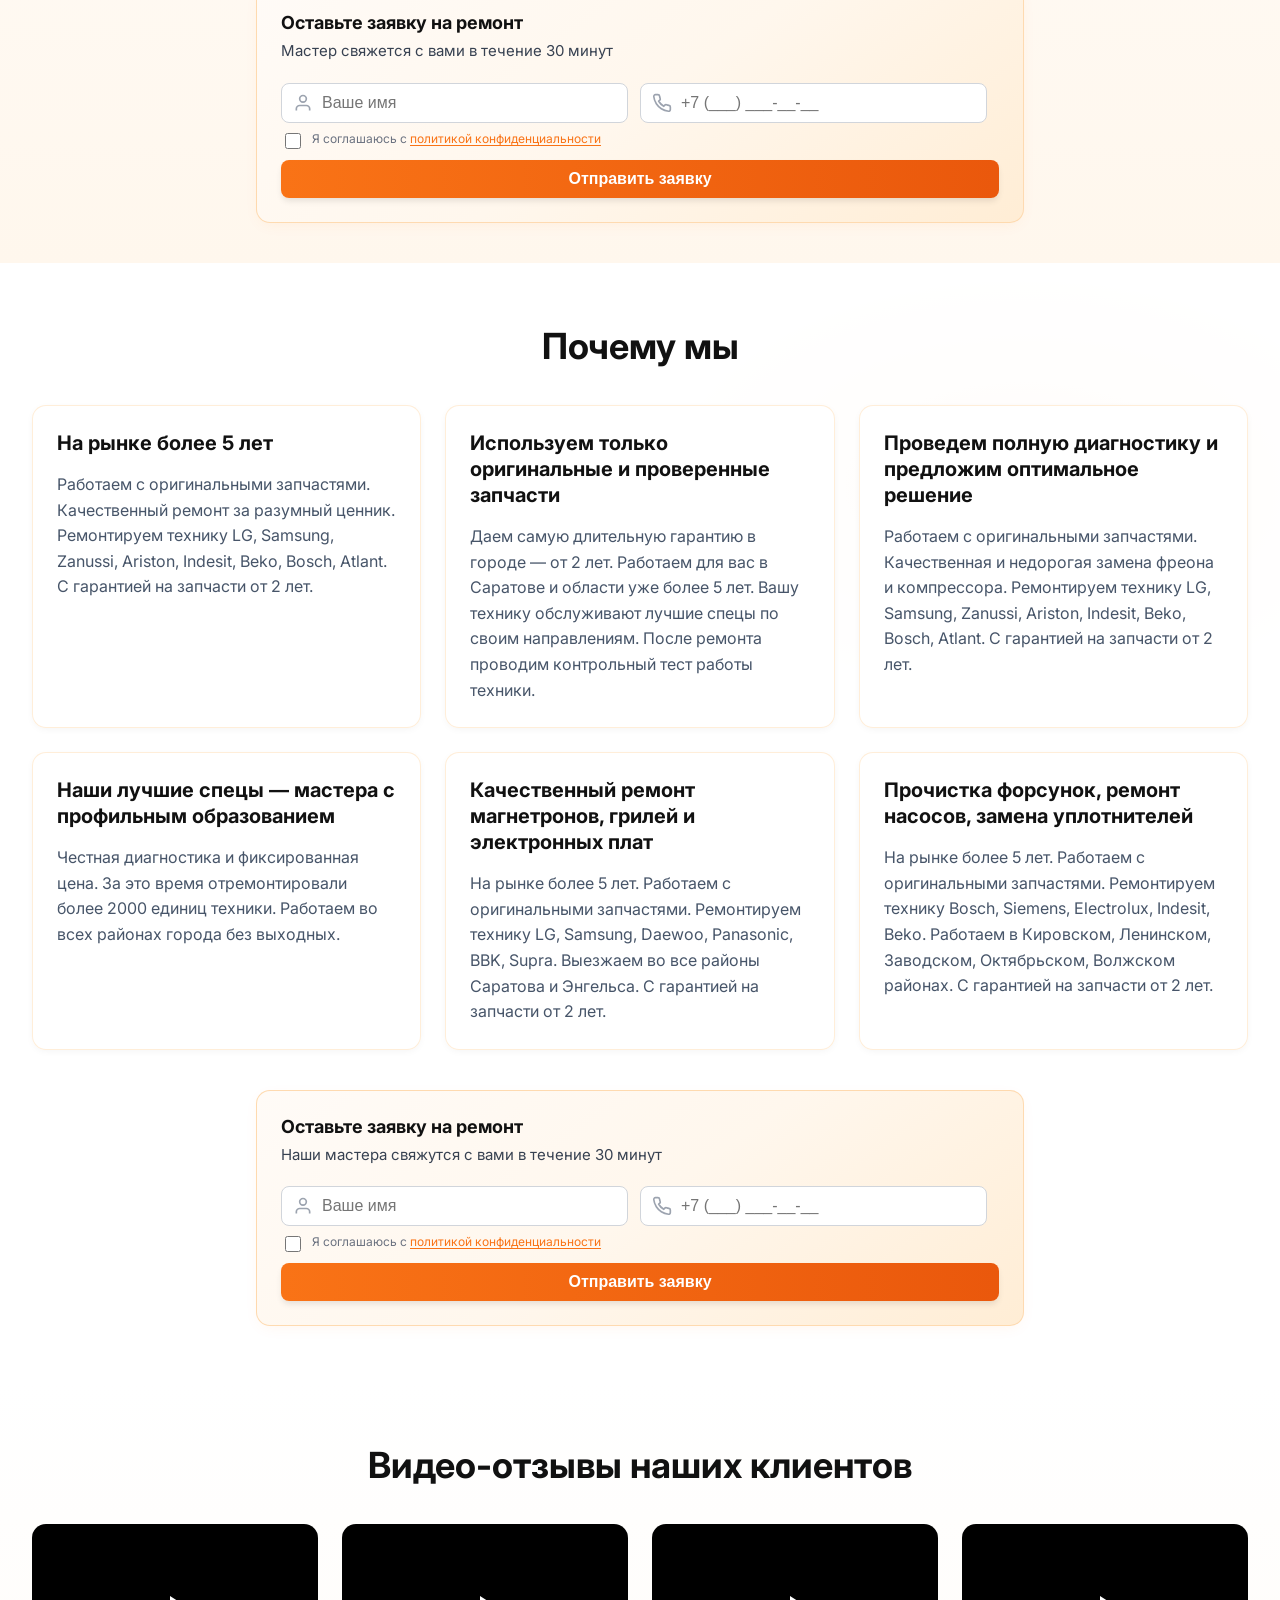
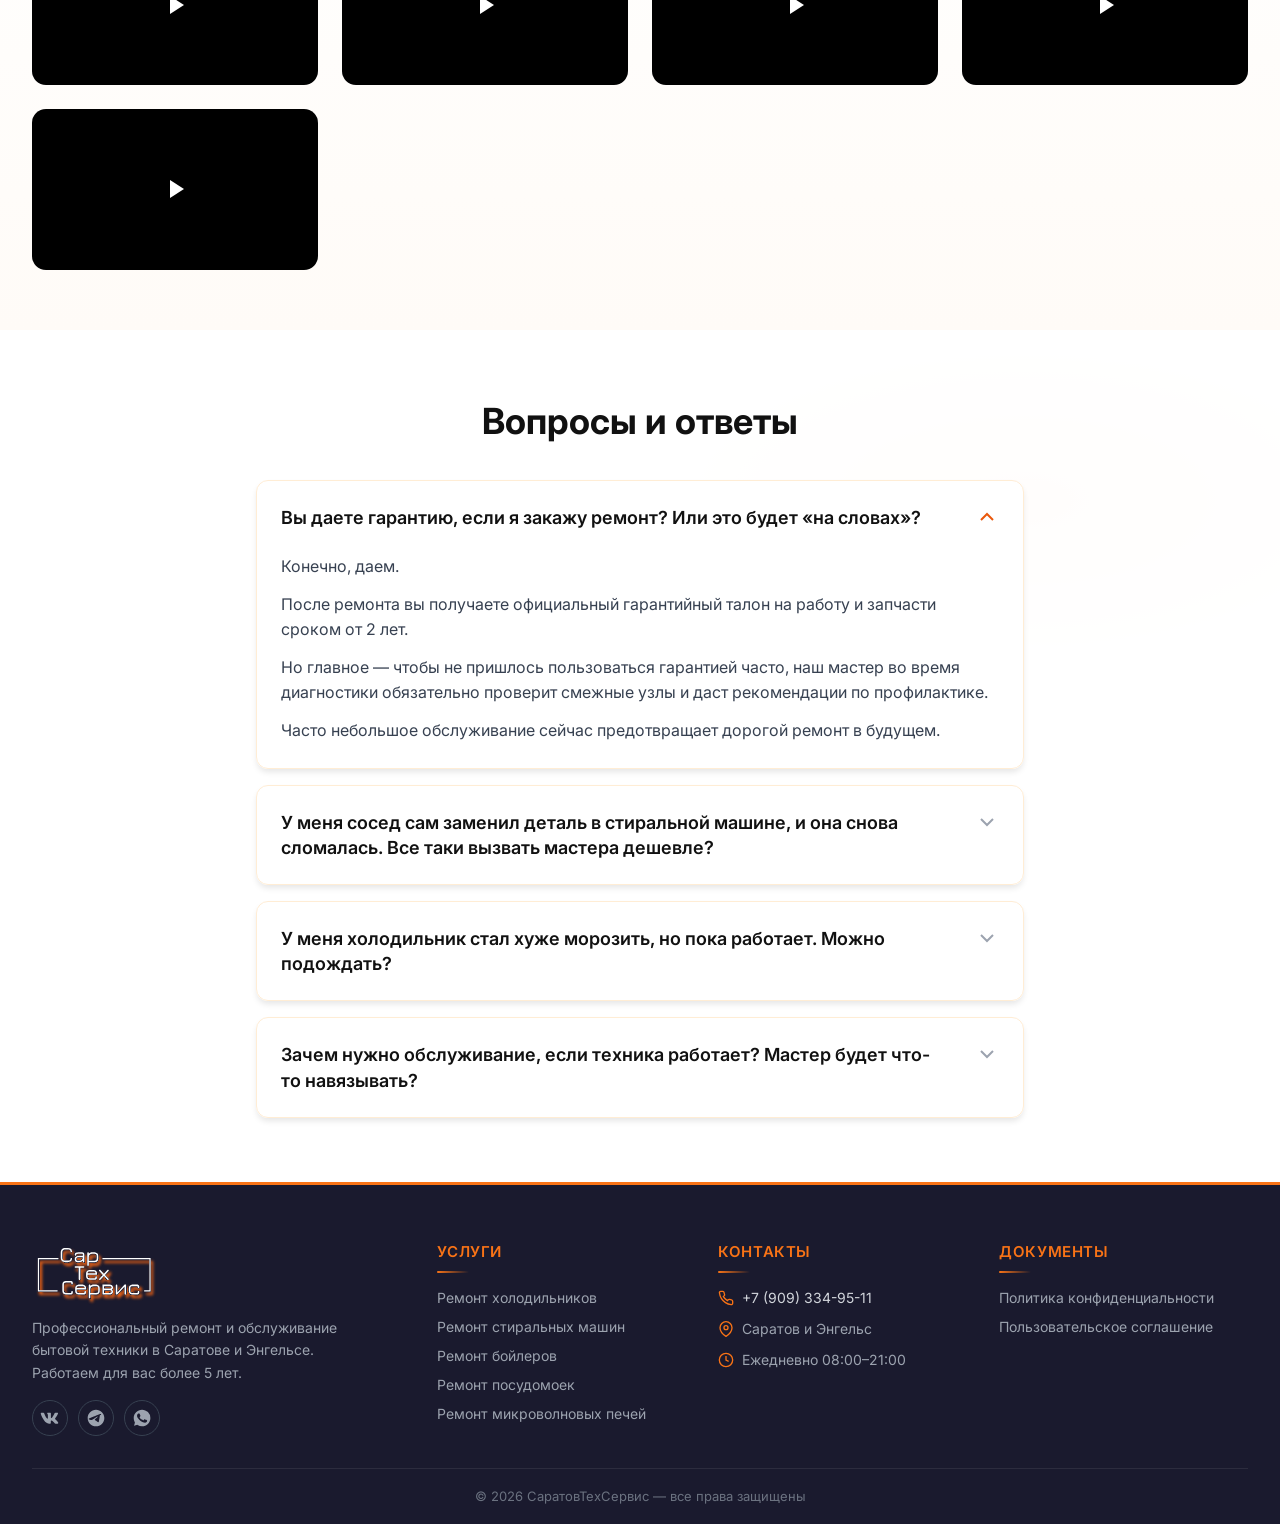
==== commit 5b1b548e: "Add real photos, videos, optimize loading Made-with: Cursor" ====
--- a/index.html
+++ b/index.html
@@ -61,12 +61,12 @@
           <div class="hero-slider-wrap">
             <div class="hero-slider" id="hero-slider">
               <div class="hero-slider-track" id="hero-slider-track">
-                <img src="img/imgSlider.jfif" alt="Ремонт бытовой техники">
-                <img src="img/imgSlider.jfif" alt="Ремонт бытовой техники">
-                <img src="img/imgSlider.jfif" alt="Ремонт бытовой техники">
-                <img src="img/imgSlider.jfif" alt="Ремонт бытовой техники">
-                <img src="img/imgSlider.jfif" alt="Ремонт бытовой техники">
-                <img src="img/imgSlider.jfif" alt="Ремонт бытовой техники">
+                <img src="img/IMG_20260302_155638_616.jpg" alt="Мастер ремонтирует технику" loading="lazy">
+                <img src="img/IMG_20260302_155641_084.jpg" alt="Ремонт стиральной машины" loading="lazy">
+                <img src="img/IMG_20260302_155651_770.jpg" alt="Мастер у стиральной машины" loading="lazy">
+                <img src="img/IMG_20260302_155653_762.jpg" alt="Специалист по ремонту техники" loading="lazy">
+                <img src="img/IMG_20260302_155656_570.jpg" alt="Ремонт бытовой техники" loading="lazy">
+                <img src="img/IMG_20260302_160207_035.jpg" alt="Обслуживание бытовой техники" loading="lazy">
               </div>
             </div>
           </div>
@@ -212,12 +212,12 @@
           <div class="slider-banner-wrap">
             <div class="slider-banner" id="slider-banner">
               <div class="slider-banner-track" id="slider-banner-track">
-                <img src="img/imgSlider.jfif" alt="Мастер ремонтирует технику">
-                <img src="img/imgSlider.jfif" alt="Ремонт стиральной машины">
-                <img src="img/imgSlider.jfif" alt="Мастер у стиральной машины">
-                <img src="img/imgSlider.jfif" alt="Специалист по ремонту техники">
-                <img src="img/imgSlider.jfif" alt="Ремонт посудомоечной машины">
-                <img src="img/imgSlider.jfif" alt="Обслуживание бытовой техники">
+                <img src="img/IMG_20260302_160210_070.jpg" alt="Мастер ремонтирует технику" loading="lazy">
+                <img src="img/IMG_20260302_160215_164.jpg" alt="Ремонт бытовой техники на дому" loading="lazy">
+                <img src="img/IMG_20260302_160230_913.jpg" alt="Диагностика техники" loading="lazy">
+                <img src="img/IMG_20260302_160301_447.jpg" alt="Обслуживание бытовой техники" loading="lazy">
+                <img src="img/IMG_20260302_155638_616.jpg" alt="Ремонт холодильников в Саратове" loading="lazy">
+                <img src="img/IMG_20260302_155651_770.jpg" alt="Профессиональный ремонт техники" loading="lazy">
               </div>
             </div>
           </div>
@@ -308,26 +308,32 @@
       <div class="container">
         <h2 class="section-title">Видео-отзывы наших клиентов</h2>
         <div class="reviews-grid">
-          <button class="review-card" data-video="https://www.youtube.com/embed/dQw4w9WgXcQ?autoplay=1" type="button">
-            <img src="https://img.youtube.com/vi/dQw4w9WgXcQ/hqdefault.jpg" alt="Видео-отзыв клиента 1" loading="lazy">
+          <button class="review-card" data-video-src="video/VID_20260302_152744_740.mp4" type="button">
+            <video src="video/VID_20260302_152744_740.mp4" muted preload="metadata" loading="lazy"></video>
             <span class="review-play" aria-hidden="true">
               <svg width="48" height="48" viewBox="0 0 48 48" fill="none"><circle cx="24" cy="24" r="24" fill="rgba(0,0,0,0.5)"/><path d="M19 15l14 9-14 9V15z" fill="#fff"/></svg>
             </span>
           </button>
-          <button class="review-card" data-video="https://www.youtube.com/embed/dQw4w9WgXcQ?autoplay=1" type="button">
-            <img src="https://img.youtube.com/vi/dQw4w9WgXcQ/hqdefault.jpg" alt="Видео-отзыв клиента 2" loading="lazy">
+          <button class="review-card" data-video-src="video/VID_20260302_152749_402.mp4.mov" type="button">
+            <video src="video/VID_20260302_152749_402.mp4.mov" muted preload="metadata" loading="lazy"></video>
             <span class="review-play" aria-hidden="true">
               <svg width="48" height="48" viewBox="0 0 48 48" fill="none"><circle cx="24" cy="24" r="24" fill="rgba(0,0,0,0.5)"/><path d="M19 15l14 9-14 9V15z" fill="#fff"/></svg>
             </span>
           </button>
-          <button class="review-card" data-video="https://www.youtube.com/embed/dQw4w9WgXcQ?autoplay=1" type="button">
-            <img src="https://img.youtube.com/vi/dQw4w9WgXcQ/hqdefault.jpg" alt="Видео-отзыв клиента 3" loading="lazy">
+          <button class="review-card" data-video-src="video/VID_20260302_152805_780.mp4.mov" type="button">
+            <video src="video/VID_20260302_152805_780.mp4.mov" muted preload="metadata" loading="lazy"></video>
             <span class="review-play" aria-hidden="true">
               <svg width="48" height="48" viewBox="0 0 48 48" fill="none"><circle cx="24" cy="24" r="24" fill="rgba(0,0,0,0.5)"/><path d="M19 15l14 9-14 9V15z" fill="#fff"/></svg>
             </span>
           </button>
-          <button class="review-card" data-video="https://www.youtube.com/embed/dQw4w9WgXcQ?autoplay=1" type="button">
-            <img src="https://img.youtube.com/vi/dQw4w9WgXcQ/hqdefault.jpg" alt="Видео-отзыв клиента 4" loading="lazy">
+          <button class="review-card" data-video-src="video/VID_20260302_152813_891.mp4.mov" type="button">
+            <video src="video/VID_20260302_152813_891.mp4.mov" muted preload="metadata" loading="lazy"></video>
+            <span class="review-play" aria-hidden="true">
+              <svg width="48" height="48" viewBox="0 0 48 48" fill="none"><circle cx="24" cy="24" r="24" fill="rgba(0,0,0,0.5)"/><path d="M19 15l14 9-14 9V15z" fill="#fff"/></svg>
+            </span>
+          </button>
+          <button class="review-card" data-video-src="video/VID_20260302_152820_432.mp4.mov" type="button">
+            <video src="video/VID_20260302_152820_432.mp4.mov" muted preload="metadata" loading="lazy"></video>
             <span class="review-play" aria-hidden="true">
               <svg width="48" height="48" viewBox="0 0 48 48" fill="none"><circle cx="24" cy="24" r="24" fill="rgba(0,0,0,0.5)"/><path d="M19 15l14 9-14 9V15z" fill="#fff"/></svg>
             </span>
--- a/css/styles.css
+++ b/css/styles.css
@@ -789,13 +789,15 @@
 @media (min-width: 768px) {
   .review-card { width: auto; max-width: none; }
 }
-.review-card img {
+.review-card img,
+.review-card video {
   width: 100%;
   height: 100%;
   object-fit: cover;
   transition: transform 0.3s, opacity 0.3s;
 }
-.review-card:hover img {
+.review-card:hover img,
+.review-card:hover video {
   transform: scale(1.04);
   opacity: 0.85;
 }
